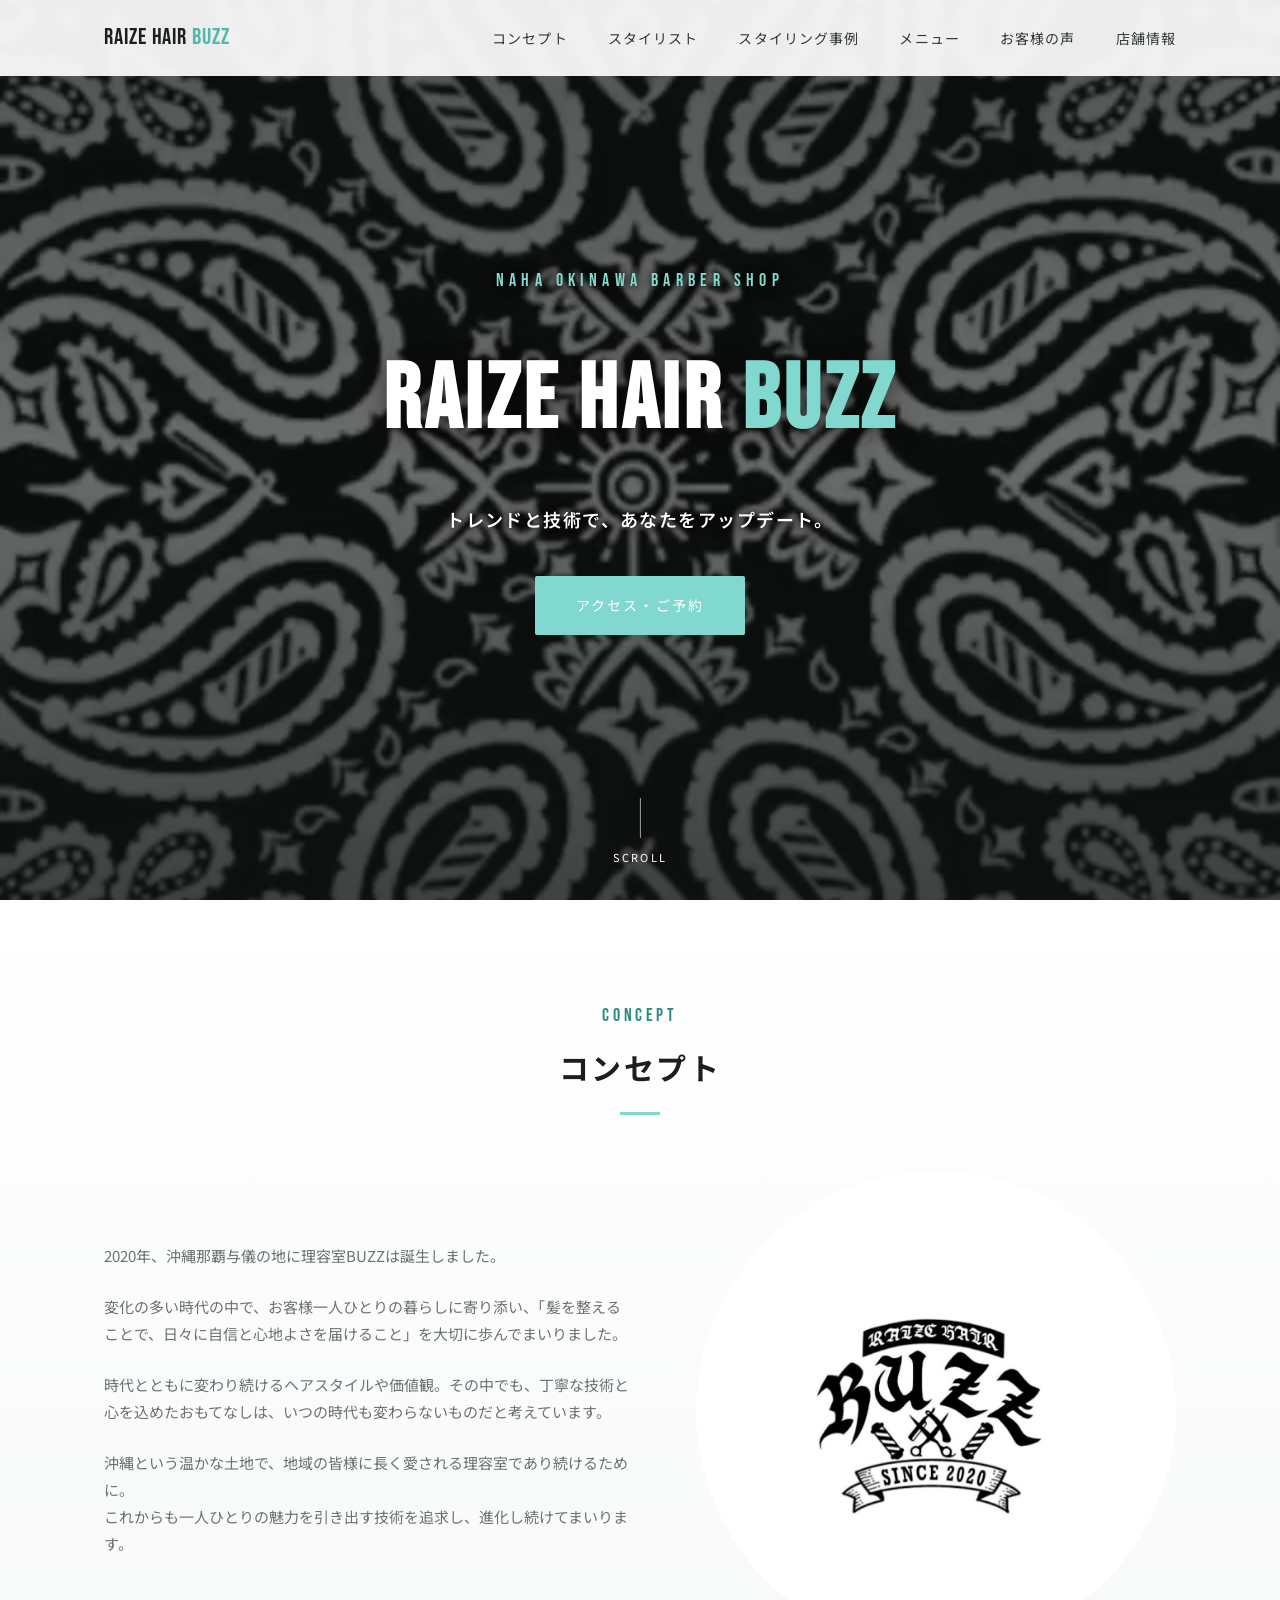
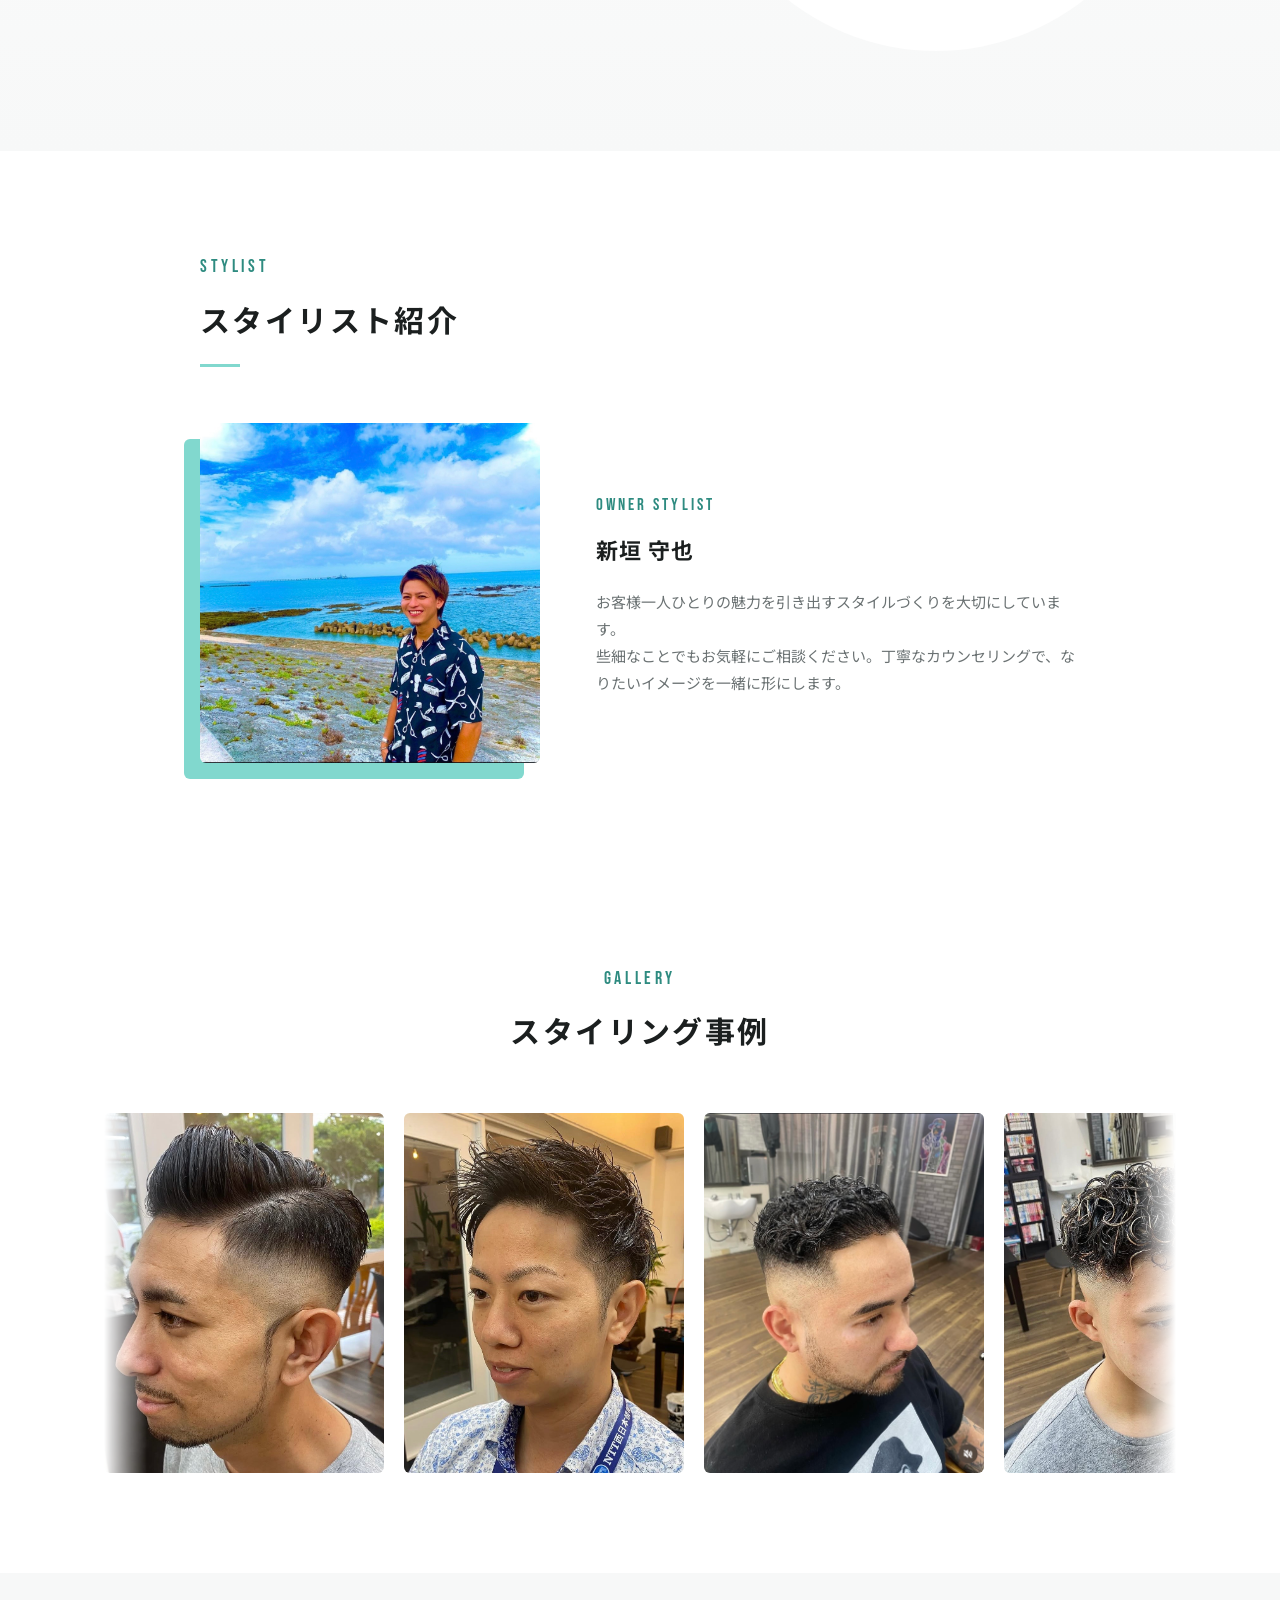
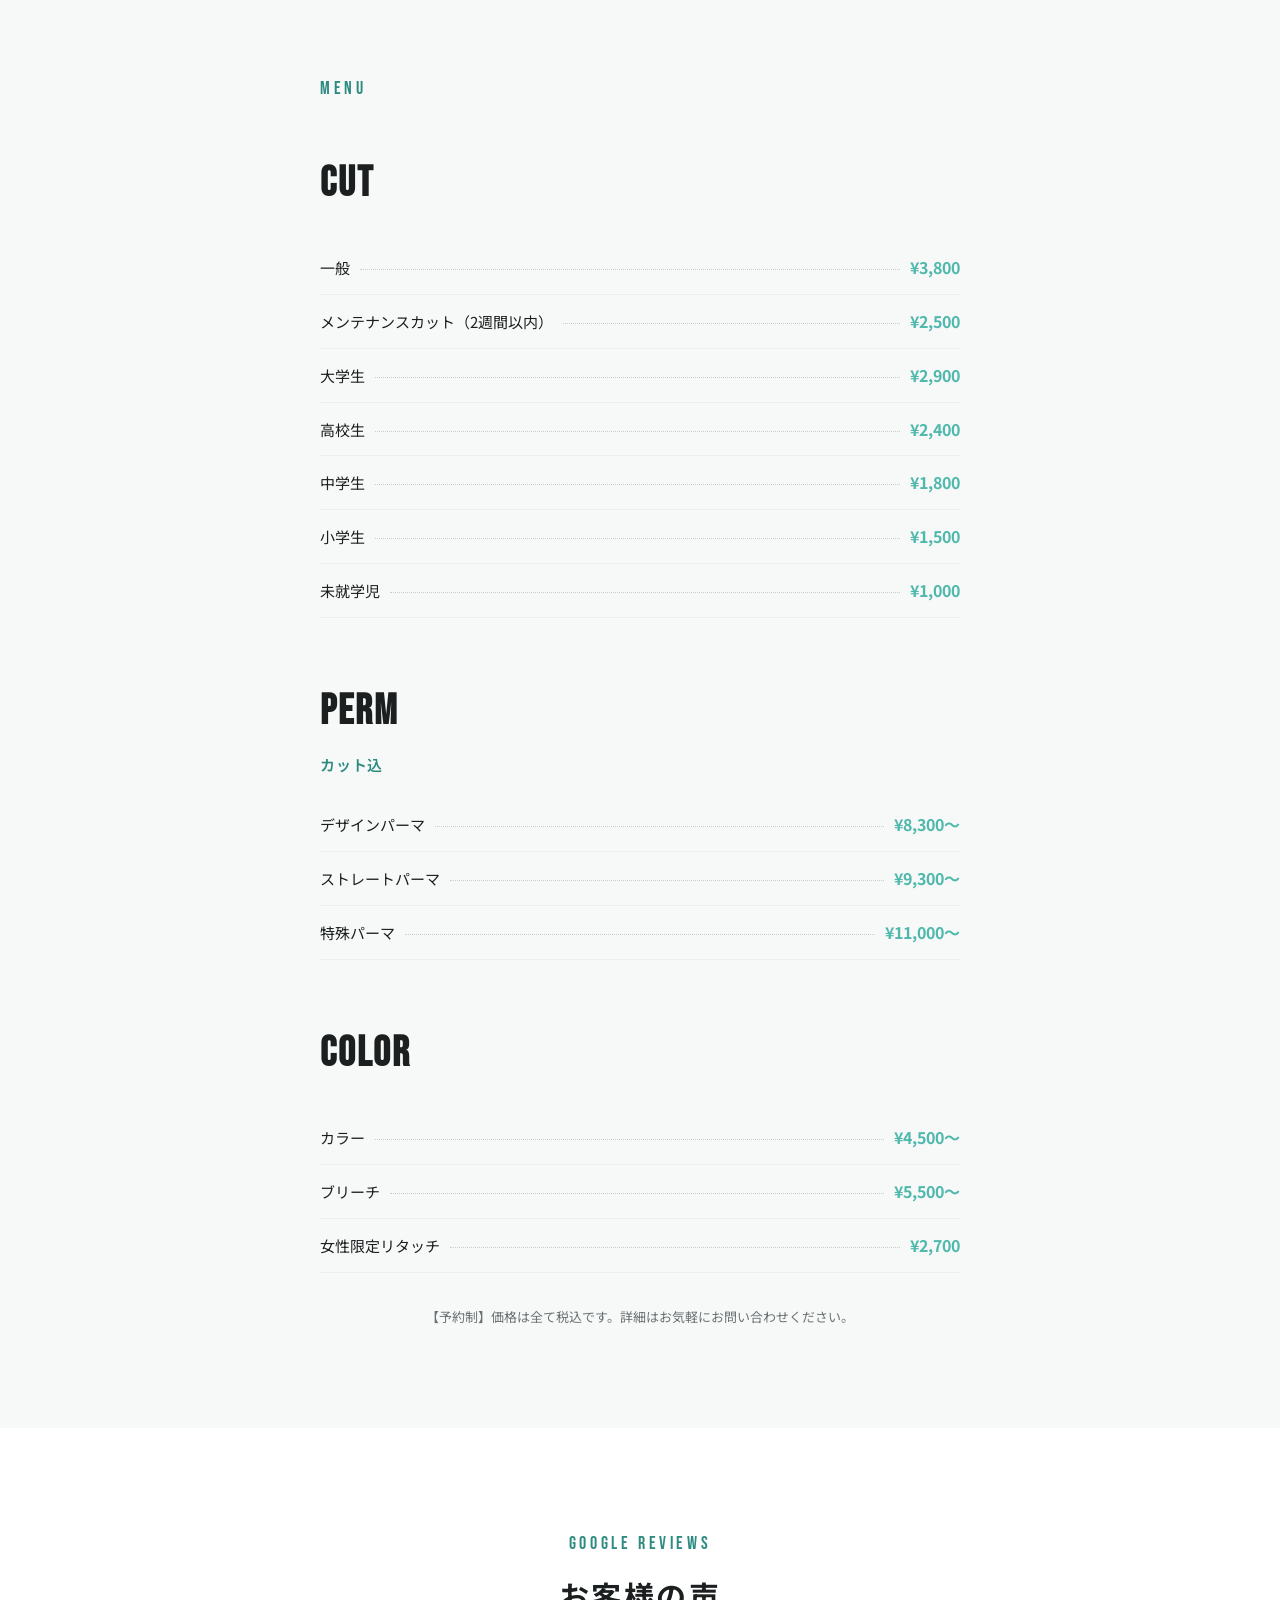
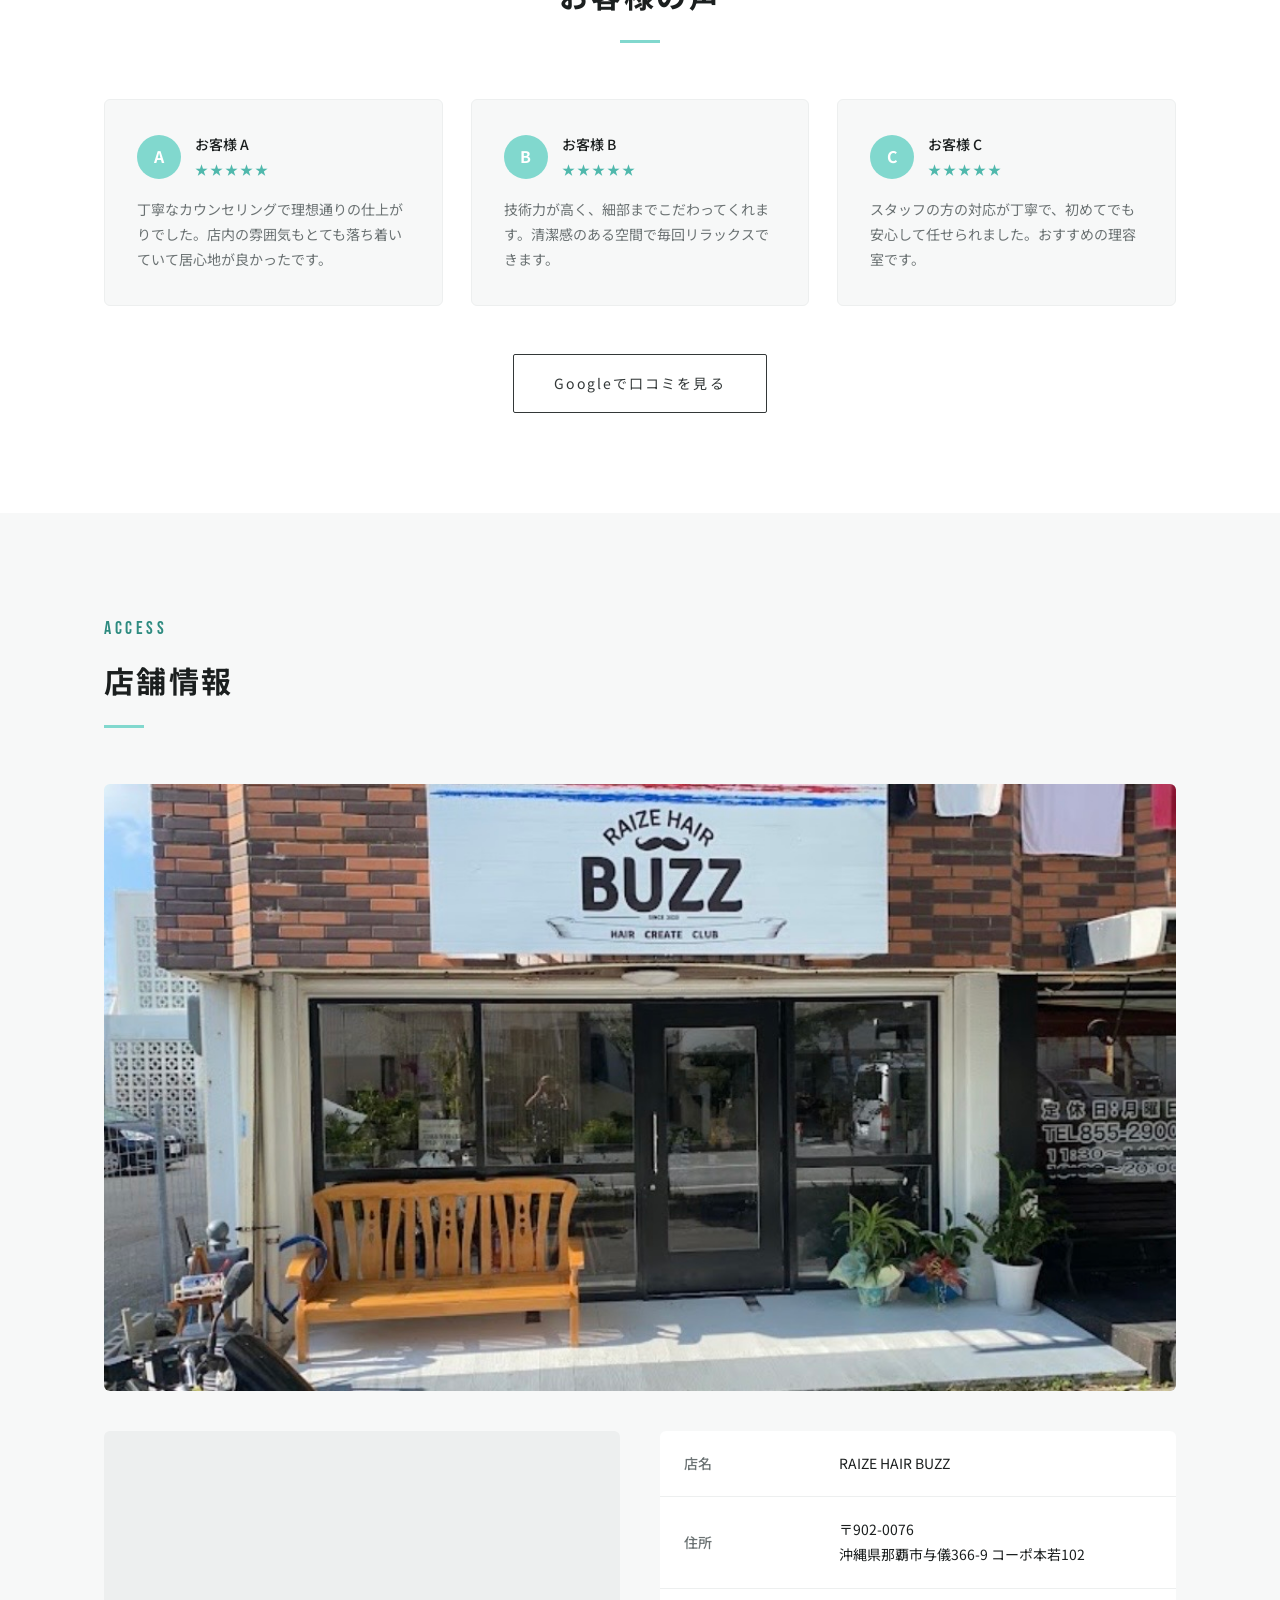
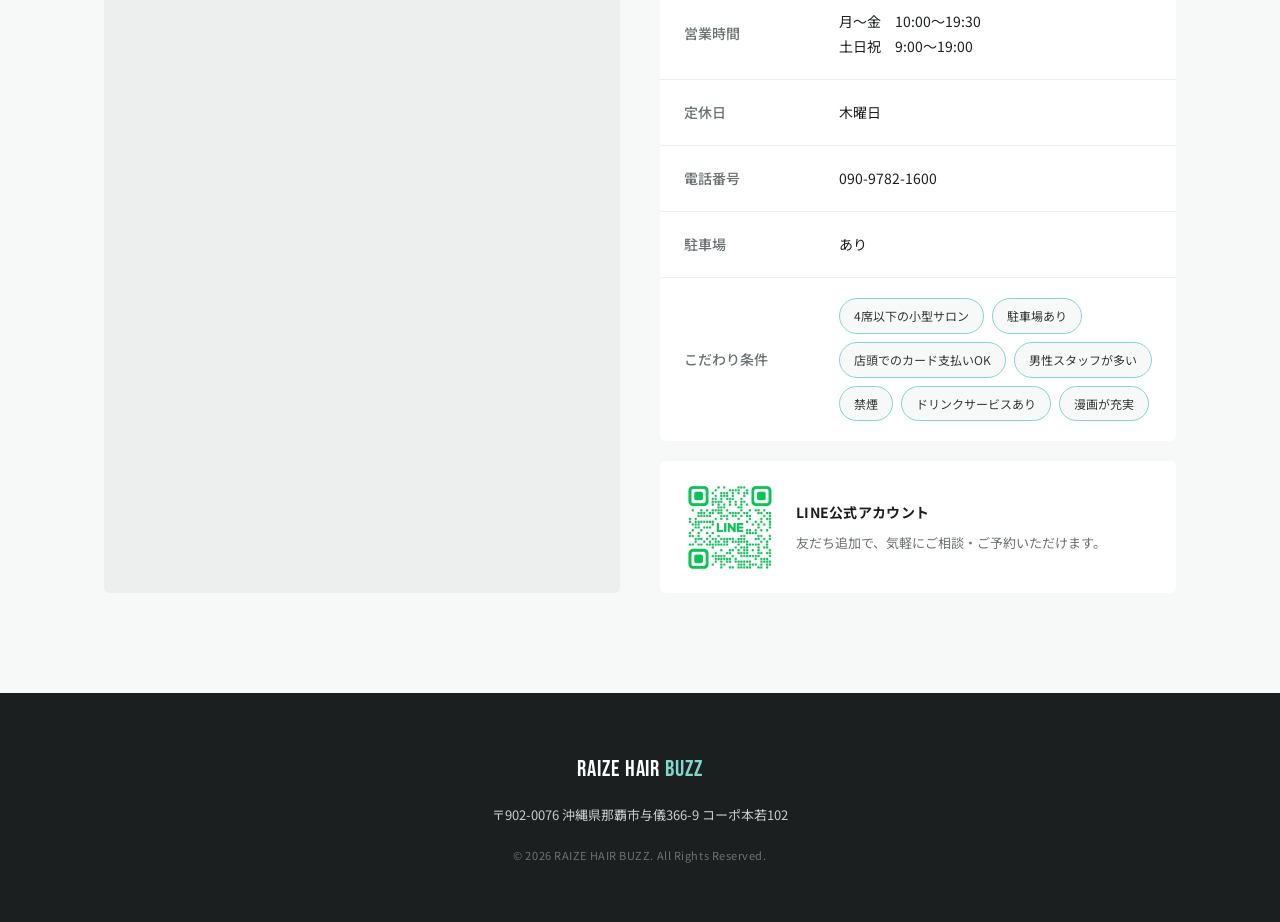
==== index.html @ 1324b634 "Initial commit: RAIZE HAIR BUZZ ホームページ 理容室RAIZE HAIR BUZZの1ページ構成サイト。 コンセプト・スタイリスト紹介・スタイリング事例・メニュー・ お" ====
<!DOCTYPE html>
<html lang="ja">
<head>
<meta charset="UTF-8">
<meta name="viewport" content="width=device-width, initial-scale=1.0">
<title>RAIZE HAIR BUZZ | 沖縄県那覇市の理容室</title>
<meta name="description" content="沖縄県那覇市与儀の理容室 RAIZE HAIR BUZZ。モダンで洗練された空間で、上質なヘアスタイルをご提案します。">
<link rel="preconnect" href="https://fonts.googleapis.com">
<link rel="preconnect" href="https://fonts.gstatic.com" crossorigin>
<link href="https://fonts.googleapis.com/css2?family=Noto+Sans+JP:wght@300;400;500;700&family=Bebas+Neue&display=swap" rel="stylesheet">
<link rel="stylesheet" href="css/style.css">
</head>
<body>

<header class="header" id="header">
  <div class="header__inner">
    <a href="#top" class="logo">RAIZE HAIR <span>BUZZ</span></a>
    <nav class="nav" id="nav">
      <ul class="nav__list">
        <li><a href="#concept" class="nav__link">コンセプト</a></li>
        <li><a href="#staff" class="nav__link">スタイリスト</a></li>
        <li><a href="#works" class="nav__link">スタイリング事例</a></li>
        <li><a href="#menu" class="nav__link">メニュー</a></li>
        <li><a href="#reviews" class="nav__link">お客様の声</a></li>
        <li><a href="#access" class="nav__link">店舗情報</a></li>
      </ul>
    </nav>
    <button class="menu-toggle" id="menuToggle" aria-label="メニューを開く" aria-expanded="false">
      <span></span><span></span><span></span>
    </button>
  </div>
</header>

<main>

  <!-- ===== Hero Section ===== -->
  <section class="hero" id="top">
    <div class="hero__bg">
      <!-- images/hero.jpg を配置してください（推奨サイズ: 1920x1080以上） -->
      <img src="images/hero.jpg" alt="RAIZE HAIR BUZZ 店内の様子" class="hero__img" onerror="this.style.display='none'">
    </div>
    <div class="hero__overlay"></div>
    <div class="hero__content">
      <p class="hero__eyebrow">NAHA OKINAWA BARBER SHOP</p>
      <h1 class="hero__title">RAIZE HAIR <span class="hero__title-accent">BUZZ</span></h1>
      <p class="hero__lead">トレンドと技術で、あなたをアップデート。</p>
      <a href="#access" class="btn btn--primary">アクセス・ご予約</a>
    </div>
    <div class="hero__scroll">
      <span></span>
      SCROLL
    </div>
  </section>

  <!-- ===== Concept Section ===== -->
  <section class="concept" id="concept">
    <div class="container">
      <p class="section-eyebrow">CONCEPT</p>
      <h2 class="section-title">コンセプト</h2>
      <div class="concept__body">
        <div class="concept__text">
          <p>
            2020年、沖縄那覇与儀の地に理容室BUZZは誕生しました。
          </p>
          <p>
            変化の多い時代の中で、お客様一人ひとりの暮らしに寄り添い、「髪を整えることで、日々に自信と心地よさを届けること」を大切に歩んでまいりました。
          </p>
          <p>
            時代とともに変わり続けるヘアスタイルや価値観。その中でも、丁寧な技術と心を込めたおもてなしは、いつの時代も変わらないものだと考えています。
          </p>
          <p>
            沖縄という温かな土地で、地域の皆様に長く愛される理容室であり続けるために。<br>
            これからも一人ひとりの魅力を引き出す技術を追求し、進化し続けてまいります。
          </p>
        </div>
        <div class="concept__image reveal">
          <!-- images/concept.jpg を配置してください -->
          <img src="images/concept.jpg" alt="店内イメージ" onerror="this.parentElement.classList.add('img-placeholder')">
        </div>
      </div>
    </div>
  </section>

  <!-- ===== Stylist Section ===== -->
  <section class="staff" id="staff">
    <div class="container">
      <div class="staff__header">
        <p class="section-eyebrow">STYLIST</p>
        <h2 class="section-title">スタイリスト紹介</h2>
      </div>

      <div class="staff__card">
        <div class="staff__photo reveal">
          <!-- images/stylist-owner.jpg を配置してください -->
          <img src="images/stylist-owner.jpg" alt="オーナースタイリスト" onerror="this.parentElement.classList.add('img-placeholder')">
        </div>
        <div class="staff__info">
          <p class="staff__role">OWNER STYLIST</p>
          <h3 class="staff__name">新垣 守也</h3>
          <p class="staff__message">
            お客様一人ひとりの魅力を引き出すスタイルづくりを大切にしています。<br>
            些細なことでもお気軽にご相談ください。丁寧なカウンセリングで、なりたいイメージを一緒に形にします。
          </p>
        </div>
      </div>
    </div>
  </section>

  <!-- ===== Works / Gallery Section ===== -->
  <section class="works" id="works">
    <div class="container">
      <p class="section-eyebrow">GALLERY</p>
      <h2 class="section-title">スタイリング事例</h2>

      <div class="marquee">
        <div class="marquee__track" id="marqueeTrack">
          <img src="images/works-1.jpg" alt="スタイリング事例1" onerror="this.style.display='none'">
          <img src="images/works-2.jpg" alt="スタイリング事例2" onerror="this.style.display='none'">
          <img src="images/works-3.jpg" alt="スタイリング事例3" onerror="this.style.display='none'">
          <img src="images/works-4.jpg" alt="スタイリング事例4" onerror="this.style.display='none'">
          <img src="images/works-5.jpg" alt="スタイリング事例5" onerror="this.style.display='none'">
          <img src="images/works-6.jpg" alt="スタイリング事例6" onerror="this.style.display='none'">
          <img src="images/works-7.jpg" alt="スタイリング事例7" onerror="this.style.display='none'">
          <img src="images/works-8.jpg" alt="スタイリング事例8" onerror="this.style.display='none'">
          <img src="images/works-9.jpg" alt="スタイリング事例9" onerror="this.style.display='none'">
        </div>
      </div>
    </div>
  </section>

  <!-- ===== Menu Section ===== -->
  <section class="menu" id="menu">
    <div class="container">
      <div class="menu__header">
        <p class="section-eyebrow">MENU</p>
      </div>

      <div class="menu__group">
        <h3 class="menu__category">CUT</h3>
        <ul class="menu__list">
          <li><span class="menu__item-name">一般</span><span class="menu__dots"></span><span class="menu__price">¥3,800</span></li>
          <li><span class="menu__item-name">メンテナンスカット（2週間以内）</span><span class="menu__dots"></span><span class="menu__price">¥2,500</span></li>
          <li><span class="menu__item-name">大学生</span><span class="menu__dots"></span><span class="menu__price">¥2,900</span></li>
          <li><span class="menu__item-name">高校生</span><span class="menu__dots"></span><span class="menu__price">¥2,400</span></li>
          <li><span class="menu__item-name">中学生</span><span class="menu__dots"></span><span class="menu__price">¥1,800</span></li>
          <li><span class="menu__item-name">小学生</span><span class="menu__dots"></span><span class="menu__price">¥1,500</span></li>
          <li><span class="menu__item-name">未就学児</span><span class="menu__dots"></span><span class="menu__price">¥1,000</span></li>
        </ul>
      </div>

      <div class="menu__group">
        <h3 class="menu__category">PERM</h3>
        <p class="menu__category-note">カット込</p>
        <ul class="menu__list">
          <li><span class="menu__item-name">デザインパーマ</span><span class="menu__dots"></span><span class="menu__price">¥8,300〜</span></li>
          <li><span class="menu__item-name">ストレートパーマ</span><span class="menu__dots"></span><span class="menu__price">¥9,300〜</span></li>
          <li><span class="menu__item-name">特殊パーマ</span><span class="menu__dots"></span><span class="menu__price">¥11,000〜</span></li>
        </ul>
      </div>

      <div class="menu__group">
        <h3 class="menu__category">COLOR</h3>
        <ul class="menu__list">
          <li><span class="menu__item-name">カラー</span><span class="menu__dots"></span><span class="menu__price">¥4,500〜</span></li>
          <li><span class="menu__item-name">ブリーチ</span><span class="menu__dots"></span><span class="menu__price">¥5,500〜</span></li>
          <li><span class="menu__item-name">女性限定リタッチ</span><span class="menu__dots"></span><span class="menu__price">¥2,700</span></li>
        </ul>
      </div>

      <p class="menu__note">【予約制】価格は全て税込です。詳細はお気軽にお問い合わせください。</p>
    </div>
  </section>

  <!-- ===== Google Reviews Section ===== -->
  <section class="reviews" id="reviews">
    <div class="container">
      <p class="section-eyebrow">GOOGLE REVIEWS</p>
      <h2 class="section-title">お客様の声</h2>

      <div class="reviews__grid">
        <article class="review-card">
          <div class="review-card__head">
            <div class="review-card__avatar">A</div>
            <div>
              <p class="review-card__name">お客様 A</p>
              <p class="review-card__stars">★★★★★</p>
            </div>
          </div>
          <p class="review-card__body">
            丁寧なカウンセリングで理想通りの仕上がりでした。店内の雰囲気もとても落ち着いていて居心地が良かったです。
          </p>
        </article>

        <article class="review-card">
          <div class="review-card__head">
            <div class="review-card__avatar">B</div>
            <div>
              <p class="review-card__name">お客様 B</p>
              <p class="review-card__stars">★★★★★</p>
            </div>
          </div>
          <p class="review-card__body">
            技術力が高く、細部までこだわってくれます。清潔感のある空間で毎回リラックスできます。
          </p>
        </article>

        <article class="review-card">
          <div class="review-card__head">
            <div class="review-card__avatar">C</div>
            <div>
              <p class="review-card__name">お客様 C</p>
              <p class="review-card__stars">★★★★★</p>
            </div>
          </div>
          <p class="review-card__body">
            スタッフの方の対応が丁寧で、初めてでも安心して任せられました。おすすめの理容室です。
          </p>
        </article>
      </div>

      <div class="reviews__cta">
        <a href="https://www.google.com/maps/place/RAIZE+HAIR+BUZZ+MEN'S+%E3%83%A9%E3%82%A4%E3%82%BA%E3%83%98%E3%82%A2%E3%83%BC%E3%83%90%E3%82%BA%E3%83%A1%E3%83%B3%E3%82%BA/@26.2016903,127.6942511,17z/data=!4m8!3m7!1s0x34e569e1d0c1af65:0x163aefb13c9580d5!8m2!3d26.2016903!4d127.6942511!9m1!1b1!16s%2Fg%2F11lfcjhdbb" target="_blank" rel="noopener" class="btn btn--outline">Googleで口コミを見る</a>
      </div>
    </div>
  </section>

  <!-- ===== Store Info / Access Section ===== -->
  <section class="access" id="access">
    <div class="container">
      <p class="section-eyebrow">ACCESS</p>
      <h2 class="section-title">店舗情報</h2>

      <div class="access__exterior">
        <!-- images/exterior.jpg を配置してください -->
        <img src="images/exterior.jpg" alt="RAIZE HAIR BUZZ 外観" onerror="this.parentElement.style.display='none'">
      </div>

      <div class="access__body">
        <div class="access__map">
          <iframe
            src="https://maps.google.com/maps?q=26.2016903,127.6942511&z=17&output=embed"
            width="100%" height="100%" style="border:0;" allowfullscreen="" loading="lazy"
            referrerpolicy="no-referrer-when-downgrade" title="RAIZE HAIR BUZZ 地図">
          </iframe>
        </div>
        <div class="access__info">
          <table class="info-table">
            <tbody>
              <tr>
                <th>店名</th>
                <td>RAIZE HAIR BUZZ</td>
              </tr>
              <tr>
                <th>住所</th>
                <td>〒902-0076<br>沖縄県那覇市与儀366-9 コーポ本若102</td>
              </tr>
              <tr>
                <th>営業時間</th>
                <td>
                  月〜金　10:00〜19:30<br>
                  土日祝　9:00〜19:00
                </td>
              </tr>
              <tr>
                <th>定休日</th>
                <td>木曜日</td>
              </tr>
              <tr>
                <th>電話番号</th>
                <td><a href="tel:09097821600">090-9782-1600</a></td>
              </tr>
              <tr>
                <th>駐車場</th>
                <td>あり</td>
              </tr>
              <tr>
                <th>こだわり条件</th>
                <td>
                  <ul class="feature-tags">
                    <li>4席以下の小型サロン</li>
                    <li>駐車場あり</li>
                    <li>店頭でのカード支払いOK</li>
                    <li>男性スタッフが多い</li>
                    <li>禁煙</li>
                    <li>ドリンクサービスあり</li>
                    <li>漫画が充実</li>
                  </ul>
                </td>
              </tr>
            </tbody>
          </table>

          <div class="line-card">
            <div class="line-card__qr">
              <!-- images/line-qr.jpg を配置してください -->
              <img src="images/line-qr.jpg" alt="LINE公式アカウント QRコード" onerror="this.parentElement.classList.add('img-placeholder')">
            </div>
            <div class="line-card__text">
              <p class="line-card__label">LINE公式アカウント</p>
              <p class="line-card__desc">友だち追加で、気軽にご相談・ご予約いただけます。</p>
            </div>
          </div>
        </div>
      </div>
    </div>
  </section>

</main>

<footer class="footer">
  <div class="container footer__inner">
    <p class="footer__logo">RAIZE HAIR <span>BUZZ</span></p>
    <p class="footer__address">〒902-0076 沖縄県那覇市与儀366-9 コーポ本若102</p>
    <p class="footer__copy">&copy; 2026 RAIZE HAIR BUZZ. All Rights Reserved.</p>
  </div>
</footer>

<script src="js/main.js"></script>
</body>
</html>
---- css/style.css ----
/* ==========================================================================
   RAIZE HAIR BUZZ - Base
   ========================================================================== */
:root {
  --color-tiffany: #81D8CE;
  --color-tiffany-dark: #4FB8AC;
  --color-tiffany-deep: #2E8B80;
  --color-white: #FFFFFF;
  --color-gray-50: #F7F8F8;
  --color-gray-100: #EDEFEF;
  --color-gray-300: #C9CDCD;
  --color-gray-600: #6B7273;
  --color-gray-800: #333838;
  --color-black: #1B1F1F;

  --font-en: 'Bebas Neue', sans-serif;
  --font-jp: 'Noto Sans JP', sans-serif;

  --header-h: 76px;
  --container-w: 1120px;

  --ease: cubic-bezier(0.16, 1, 0.3, 1);
}

* {
  margin: 0;
  padding: 0;
  box-sizing: border-box;
}

html {
  scroll-behavior: smooth;
  scroll-padding-top: var(--header-h);
}

body {
  font-family: var(--font-jp);
  color: var(--color-gray-800);
  background: var(--color-white);
  line-height: 1.8;
  font-weight: 400;
  -webkit-font-smoothing: antialiased;
}

img {
  max-width: 100%;
  display: block;
}

a {
  text-decoration: none;
  color: inherit;
}

ul {
  list-style: none;
}

.container {
  max-width: var(--container-w);
  margin: 0 auto;
  padding: 0 24px;
}

section {
  padding: 100px 0;
}

@media (max-width: 768px) {
  section {
    padding: 64px 0;
  }
}

.section-eyebrow {
  font-family: var(--font-en);
  font-size: 18px;
  letter-spacing: 0.2em;
  color: var(--color-tiffany-deep);
  text-align: center;
}

.section-title {
  font-family: var(--font-jp);
  font-size: 30px;
  font-weight: 700;
  text-align: center;
  letter-spacing: 0.08em;
  margin-top: 8px;
  margin-bottom: 56px;
  color: var(--color-black);
}

.section-title::after {
  content: '';
  display: block;
  width: 40px;
  height: 3px;
  background: var(--color-tiffany);
  margin: 18px auto 0;
}

.btn {
  display: inline-block;
  padding: 16px 40px;
  font-size: 14px;
  letter-spacing: 0.15em;
  border-radius: 2px;
  transition: all 0.3s var(--ease);
  border: 1px solid transparent;
}

.btn--primary {
  background: var(--color-tiffany);
  color: var(--color-white);
}

.btn--primary:hover {
  background: var(--color-tiffany-dark);
}

.btn--outline {
  background: transparent;
  border-color: var(--color-gray-800);
  color: var(--color-gray-800);
}

.btn--outline:hover {
  background: var(--color-gray-800);
  color: var(--color-white);
}

/* ==========================================================================
   Header / Nav
   ========================================================================== */
.header {
  position: fixed;
  top: 0;
  left: 0;
  width: 100%;
  height: var(--header-h);
  background: rgba(255, 255, 255, 0.92);
  backdrop-filter: blur(6px);
  z-index: 1000;
  border-bottom: 1px solid var(--color-gray-100);
}

.header__inner {
  max-width: var(--container-w);
  margin: 0 auto;
  height: 100%;
  padding: 0 24px;
  display: flex;
  align-items: center;
  justify-content: space-between;
}

.logo {
  font-family: var(--font-en);
  font-size: 23px;
  letter-spacing: 0.04em;
  color: var(--color-black);
}

.logo span {
  color: var(--color-tiffany-dark);
}

.nav__list {
  display: flex;
  gap: 40px;
}

.nav__link {
  font-size: 14px;
  letter-spacing: 0.08em;
  position: relative;
  padding-bottom: 4px;
}

.nav__link::after {
  content: '';
  position: absolute;
  left: 0;
  bottom: 0;
  width: 0;
  height: 1px;
  background: var(--color-tiffany-dark);
  transition: width 0.3s var(--ease);
}

.nav__link:hover::after {
  width: 100%;
}

.menu-toggle {
  display: none;
  flex-direction: column;
  justify-content: center;
  gap: 5px;
  width: 32px;
  height: 32px;
  background: none;
  border: none;
  cursor: pointer;
  z-index: 1001;
}

.menu-toggle span {
  display: block;
  width: 100%;
  height: 2px;
  background: var(--color-gray-800);
  transition: all 0.3s var(--ease);
}

.menu-toggle.is-active span:nth-child(1) {
  transform: translateY(7px) rotate(45deg);
}

.menu-toggle.is-active span:nth-child(2) {
  opacity: 0;
}

.menu-toggle.is-active span:nth-child(3) {
  transform: translateY(-7px) rotate(-45deg);
}

@media (max-width: 860px) {
  .nav {
    position: fixed;
    top: var(--header-h);
    left: 0;
    width: 100%;
    height: calc(100vh - var(--header-h));
    background: var(--color-white);
    transform: translateX(100%);
    transition: transform 0.4s var(--ease);
  }

  .nav.is-open {
    transform: translateX(0);
  }

  .nav__list {
    flex-direction: column;
    align-items: center;
    justify-content: center;
    height: 100%;
    gap: 36px;
  }

  .nav__link {
    font-size: 18px;
  }

  .menu-toggle {
    display: flex;
  }
}

/* ==========================================================================
   Hero
   ========================================================================== */
.hero {
  position: relative;
  height: 100svh;
  min-height: 520px;
  display: flex;
  align-items: center;
  justify-content: center;
  overflow: hidden;
  background: var(--color-gray-800);
  padding: 0;
}

.hero__bg {
  position: absolute;
  inset: 0;
}

.hero__img {
  width: 100%;
  height: 100%;
  object-fit: cover;
  object-position: center 40%;
}

.hero__overlay {
  position: absolute;
  inset: 0;
  background: linear-gradient(180deg, rgba(17, 19, 19, 0.72) 0%, rgba(17, 19, 19, 0.62) 50%, rgba(17, 19, 19, 0.8) 100%);
}

.hero__content {
  position: relative;
  z-index: 2;
  text-align: center;
  color: var(--color-white);
  padding: 0 24px;
}

.hero__eyebrow {
  font-family: var(--font-en);
  letter-spacing: 0.3em;
  font-size: 18px;
  color: var(--color-tiffany);
  margin-bottom: 20px;
  text-shadow: 0 2px 14px rgba(0, 0, 0, 0.75), 0 0 4px rgba(0, 0, 0, 0.6);
}

.hero__title {
  font-family: var(--font-en);
  font-size: clamp(42px, 8vw, 92px);
  letter-spacing: 0.04em;
  margin-bottom: 20px;
  text-shadow: 0 4px 24px rgba(0, 0, 0, 0.5);
}

.hero__title-accent {
  color: var(--color-tiffany);
}

.hero__lead {
  font-size: 18px;
  letter-spacing: 0.08em;
  margin-bottom: 40px;
  font-weight: 600;
  text-shadow: 0 2px 14px rgba(0, 0, 0, 0.75), 0 0 4px rgba(0, 0, 0, 0.6);
}

.hero__scroll {
  position: absolute;
  bottom: 32px;
  left: 50%;
  transform: translateX(-50%);
  z-index: 2;
  color: var(--color-white);
  font-size: 11px;
  letter-spacing: 0.2em;
  display: flex;
  flex-direction: column;
  align-items: center;
  gap: 10px;
}

.hero__scroll span {
  width: 1px;
  height: 40px;
  background: rgba(255, 255, 255, 0.6);
  overflow: hidden;
  position: relative;
}

.hero__scroll span::after {
  content: '';
  position: absolute;
  top: -100%;
  left: 0;
  width: 100%;
  height: 100%;
  background: var(--color-tiffany);
  animation: scrollLine 1.8s infinite;
}

@keyframes scrollLine {
  0% { top: -100%; }
  100% { top: 100%; }
}

/* ==========================================================================
   Scroll Reveal
   ========================================================================== */
.reveal {
  opacity: 0;
  transform: translateY(48px) scale(0.94);
  transition: opacity 1s var(--ease), transform 1s var(--ease);
}

.reveal.is-visible {
  opacity: 1;
  transform: translateY(0) scale(1);
}

/* ==========================================================================
   Concept
   ========================================================================== */
.concept {
  background: linear-gradient(180deg, var(--color-white) 0%, var(--color-gray-50) 100%);
}

.concept__body {
  display: grid;
  grid-template-columns: 1.1fr 1fr;
  gap: 64px;
  align-items: center;
}

.concept__text p {
  margin-bottom: 24px;
  font-size: 15px;
  color: var(--color-gray-600);
}

.concept__image {
  position: relative;
}

.concept__image img {
  position: relative;
  width: 100%;
  aspect-ratio: 1 / 1;
  object-fit: cover;
  border-radius: 50%;
}

.concept__image.img-placeholder {
  aspect-ratio: 1 / 1;
  background: linear-gradient(135deg, var(--color-gray-100), var(--color-tiffany) 180%);
  border-radius: 50%;
}

.concept__image.img-placeholder img {
  display: none;
}

@media (max-width: 860px) {
  .concept__body {
    grid-template-columns: 1fr;
    gap: 40px;
  }

  .concept__image {
    order: -1;
  }
}

/* ==========================================================================
   Stylist
   ========================================================================== */
.staff {
  background: var(--color-white);
}

.staff__header {
  max-width: 880px;
  margin: 0 auto 56px;
}

.staff__header .section-eyebrow,
.staff__header .section-title {
  text-align: left;
}

.staff__header .section-title {
  margin-bottom: 0;
}

.staff__header .section-title::after {
  margin: 18px 0 0;
}

.staff__card {
  display: grid;
  grid-template-columns: 340px 1fr;
  gap: 56px;
  align-items: center;
  max-width: 880px;
  margin: 0 auto;
}

.staff__photo {
  position: relative;
}

.staff__photo::before {
  content: '';
  position: absolute;
  bottom: -16px;
  left: -16px;
  width: 100%;
  height: 100%;
  background: var(--color-tiffany);
  border-radius: 6px;
}

.staff__photo img {
  position: relative;
  width: 100%;
  aspect-ratio: 1 / 1;
  object-fit: cover;
  border-radius: 6px;
}

.staff__photo.img-placeholder {
  aspect-ratio: 1 / 1;
  border-radius: 6px;
  background: linear-gradient(135deg, var(--color-gray-100), var(--color-tiffany) 180%);
}

.staff__photo.img-placeholder img {
  display: none;
}

.staff__role {
  font-family: var(--font-en);
  font-size: 17px;
  letter-spacing: 0.18em;
  color: var(--color-tiffany-deep);
  margin-bottom: 10px;
}

.staff__name {
  font-size: 22px;
  font-weight: 700;
  color: var(--color-black);
  letter-spacing: 0.05em;
  margin-bottom: 18px;
}

.staff__message {
  font-size: 15px;
  color: var(--color-gray-600);
}

@media (max-width: 640px) {
  .staff__card {
    grid-template-columns: 1fr;
    gap: 28px;
    text-align: center;
  }

  .staff__photo {
    max-width: 260px;
    margin: 0 auto;
  }
}

/* ==========================================================================
   Works / Gallery
   ========================================================================== */
.works {
  background: var(--color-white);
}

.works .section-title::after {
  display: none;
}

.marquee {
  overflow: hidden;
  width: 100%;
  -webkit-mask-image: linear-gradient(to right, transparent, black 4%, black 96%, transparent);
  mask-image: linear-gradient(to right, transparent, black 4%, black 96%, transparent);
}

.marquee__track {
  display: flex;
  width: max-content;
  gap: 20px;
  animation: marquee-scroll 32s linear infinite;
}

.marquee:hover .marquee__track {
  animation-play-state: paused;
}

.marquee__track img {
  flex-shrink: 0;
  width: 280px;
  height: 360px;
  object-fit: cover;
  border-radius: 6px;
}

@keyframes marquee-scroll {
  from {
    transform: translateX(0);
  }
  to {
    transform: translateX(-50%);
  }
}

@media (max-width: 640px) {
  .marquee__track img {
    width: 200px;
    height: 260px;
  }
}

/* ==========================================================================
   Menu
   ========================================================================== */
.menu {
  background: var(--color-gray-50);
}

.menu__header {
  max-width: 640px;
  margin: 0 auto 40px;
}

.menu__header .section-eyebrow {
  text-align: left;
}

.menu__group {
  max-width: 640px;
  margin: 0 auto 56px;
}

.menu__group:last-of-type {
  margin-bottom: 32px;
}

.menu__category {
  font-family: var(--font-en);
  font-size: 42px;
  letter-spacing: 0.05em;
  color: var(--color-black);
}

.menu__category-note {
  font-size: 15px;
  color: var(--color-tiffany-deep);
  font-weight: 600;
  letter-spacing: 0.05em;
  margin-top: 2px;
  margin-bottom: 20px;
}

.menu__group:has(.menu__category-note) .menu__list {
  margin-top: 0;
}

.menu__list {
  margin-top: 20px;
}

.menu__list li {
  display: flex;
  align-items: baseline;
  gap: 10px;
  padding: 12px 0;
  border-bottom: 1px solid var(--color-gray-100);
}

.menu__item-name {
  font-size: 15px;
  color: var(--color-black);
  white-space: nowrap;
}

.menu__dots {
  flex: 1;
  border-bottom: 1px dotted var(--color-gray-300);
  transform: translateY(-4px);
}

.menu__price {
  font-size: 16px;
  font-weight: 700;
  color: var(--color-tiffany-dark);
  white-space: nowrap;
}

.menu__note {
  margin-top: 8px;
  font-size: 13px;
  color: var(--color-gray-600);
  text-align: center;
}

/* ==========================================================================
   Reviews
   ========================================================================== */
.reviews {
  background: var(--color-white);
}

.reviews__grid {
  display: grid;
  grid-template-columns: repeat(3, 1fr);
  gap: 28px;
}

.review-card {
  background: var(--color-gray-50);
  border: 1px solid var(--color-gray-100);
  border-radius: 6px;
  padding: 32px;
  transition: transform 0.3s var(--ease), box-shadow 0.3s var(--ease);
}

.review-card:hover {
  transform: translateY(-4px);
  box-shadow: 0 16px 40px rgba(27, 31, 31, 0.08);
}

.review-card__head {
  display: flex;
  align-items: center;
  gap: 14px;
  margin-bottom: 16px;
}

.review-card__avatar {
  width: 44px;
  height: 44px;
  border-radius: 50%;
  background: var(--color-tiffany);
  color: var(--color-white);
  display: flex;
  align-items: center;
  justify-content: center;
  font-weight: 700;
  flex-shrink: 0;
}

.review-card__name {
  font-size: 14px;
  font-weight: 500;
  color: var(--color-black);
}

.review-card__stars {
  color: var(--color-tiffany-dark);
  font-size: 13px;
  letter-spacing: 2px;
}

.review-card__body {
  font-size: 14px;
  color: var(--color-gray-600);
}

.reviews__cta {
  text-align: center;
  margin-top: 48px;
}

@media (max-width: 860px) {
  .reviews__grid {
    grid-template-columns: 1fr;
  }
}

/* ==========================================================================
   Access / Store Info
   ========================================================================== */
.access {
  background: var(--color-gray-50);
}

.access .section-eyebrow,
.access .section-title {
  text-align: left;
}

.access .section-title::after {
  margin: 18px 0 0;
}

.access__exterior {
  margin-bottom: 40px;
  border-radius: 6px;
  overflow: hidden;
}

.access__exterior img {
  width: 100%;
  height: 360px;
  object-fit: cover;
}

@media (min-width: 641px) {
  .access__exterior img {
    height: auto;
    aspect-ratio: 1000 / 566;
    object-fit: cover;
    object-position: center;
  }
}

@media (max-width: 640px) {
  .access__exterior img {
    height: 220px;
  }
}

.access__body {
  display: grid;
  grid-template-columns: 1fr 1fr;
  gap: 40px;
  align-items: stretch;
}

.access__info {
  display: flex;
  flex-direction: column;
  gap: 20px;
}

.access__map {
  min-height: 360px;
  border-radius: 6px;
  overflow: hidden;
  background: var(--color-gray-100);
}

.access__map iframe {
  width: 100%;
  height: 100%;
  min-height: 360px;
}

.info-table {
  width: 100%;
  border-collapse: collapse;
  background: var(--color-white);
  border-radius: 6px;
  overflow: hidden;
}

.info-table th,
.info-table td {
  padding: 20px 24px;
  text-align: left;
  font-size: 14px;
  border-bottom: 1px solid var(--color-gray-100);
}

.info-table th {
  width: 30%;
  color: var(--color-gray-600);
  font-weight: 500;
  white-space: nowrap;
}

.info-table td {
  color: var(--color-black);
}

.info-table tr:last-child th,
.info-table tr:last-child td {
  border-bottom: none;
}

.feature-tags {
  display: flex;
  flex-wrap: wrap;
  gap: 8px;
}

.feature-tags li {
  background: var(--color-gray-50);
  border: 1px solid var(--color-tiffany);
  color: var(--color-gray-800);
  font-size: 12px;
  padding: 6px 14px;
  border-radius: 999px;
  white-space: nowrap;
}

.line-card {
  display: flex;
  align-items: center;
  gap: 20px;
  background: var(--color-white);
  border-radius: 6px;
  padding: 20px 24px;
}

.line-card__qr {
  flex-shrink: 0;
  width: 92px;
  height: 92px;
}

.line-card__qr img {
  width: 100%;
  height: 100%;
  object-fit: contain;
  border-radius: 4px;
}

.line-card__qr.img-placeholder {
  border-radius: 4px;
  background: linear-gradient(135deg, var(--color-gray-100), var(--color-tiffany) 180%);
}

.line-card__qr.img-placeholder img {
  display: none;
}

.line-card__label {
  font-size: 14px;
  font-weight: 700;
  color: var(--color-black);
  letter-spacing: 0.02em;
  margin-bottom: 6px;
}

.line-card__desc {
  font-size: 13px;
  color: var(--color-gray-600);
}

@media (max-width: 860px) {
  .access__body {
    grid-template-columns: 1fr;
  }
}

/* ==========================================================================
   Footer
   ========================================================================== */
.footer {
  background: var(--color-black);
  color: var(--color-gray-300);
  padding: 56px 0;
  text-align: center;
}

.footer__logo {
  font-family: var(--font-en);
  font-size: 23px;
  letter-spacing: 0.04em;
  color: var(--color-white);
  margin-bottom: 12px;
}

.footer__logo span {
  color: var(--color-tiffany);
}

.footer__address {
  font-size: 13px;
  margin-bottom: 20px;
}

.footer__copy {
  font-size: 11px;
  letter-spacing: 0.05em;
  color: var(--color-gray-600);
}
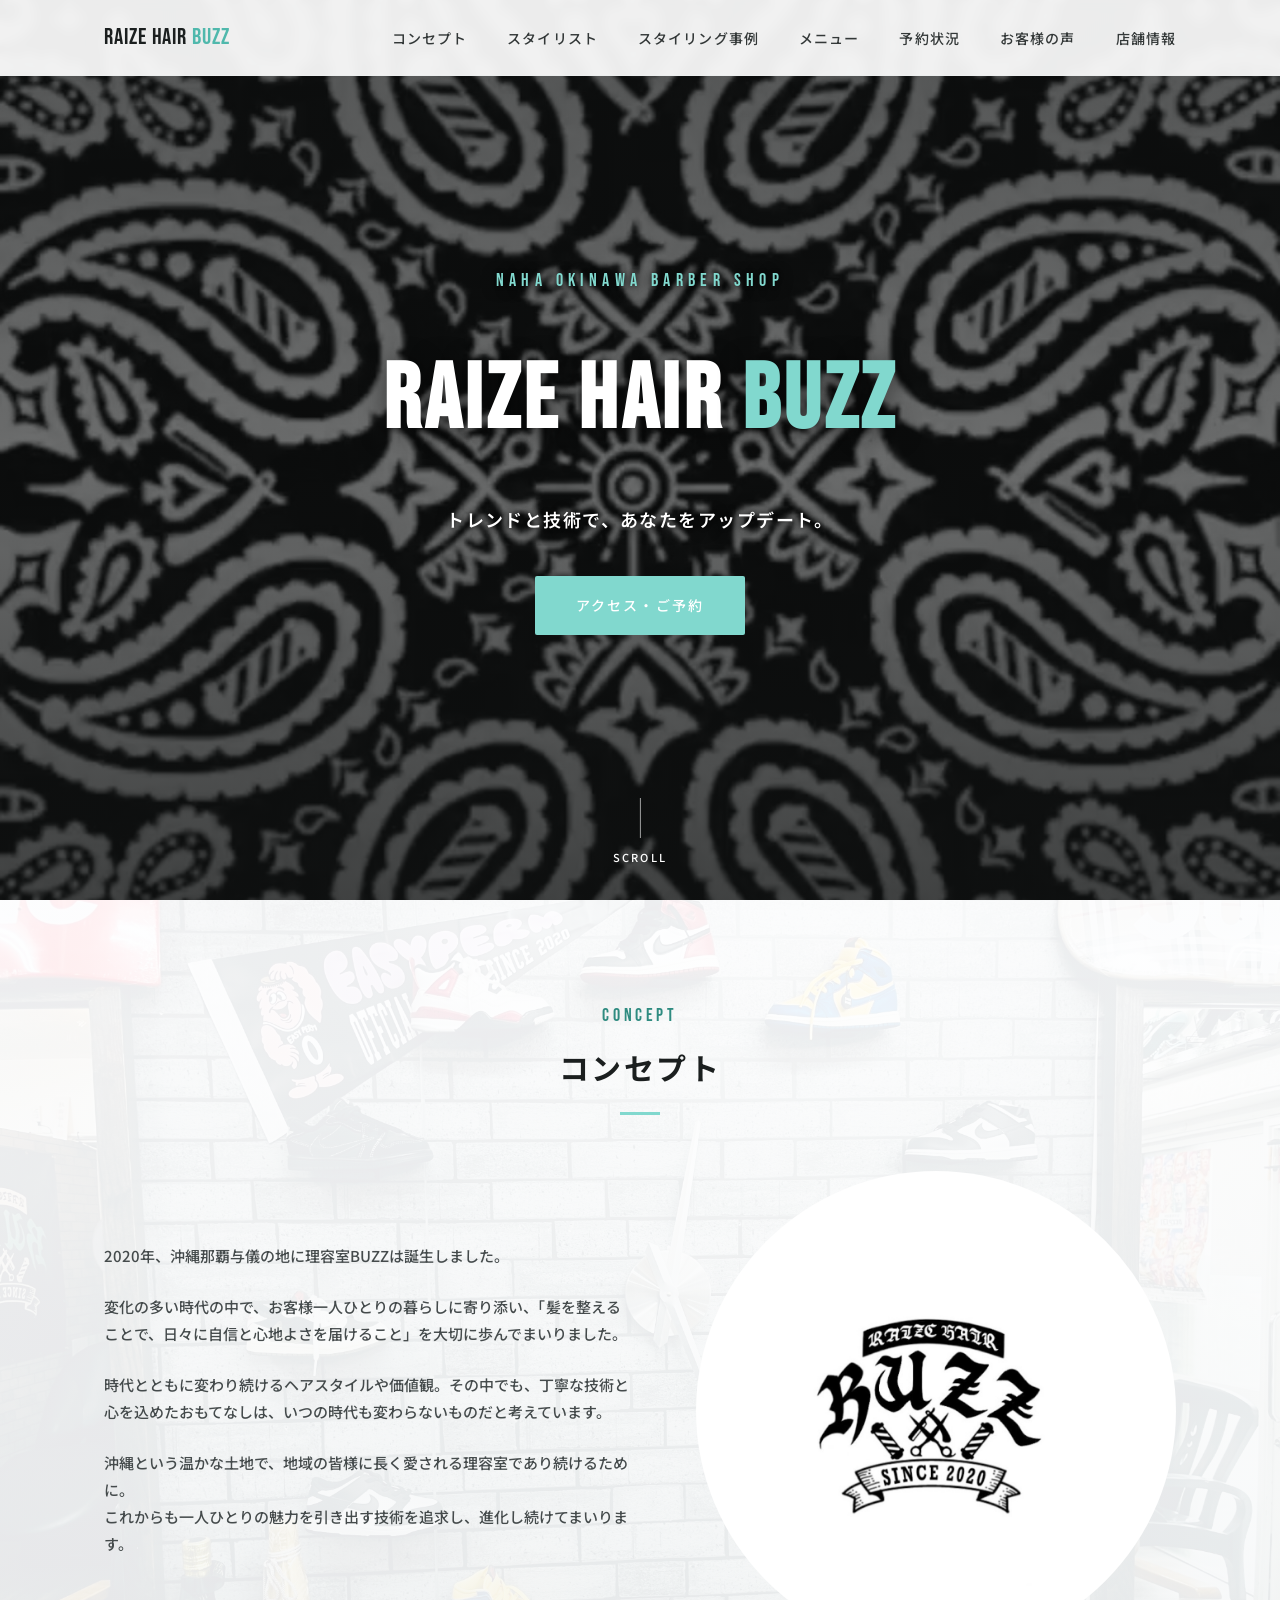
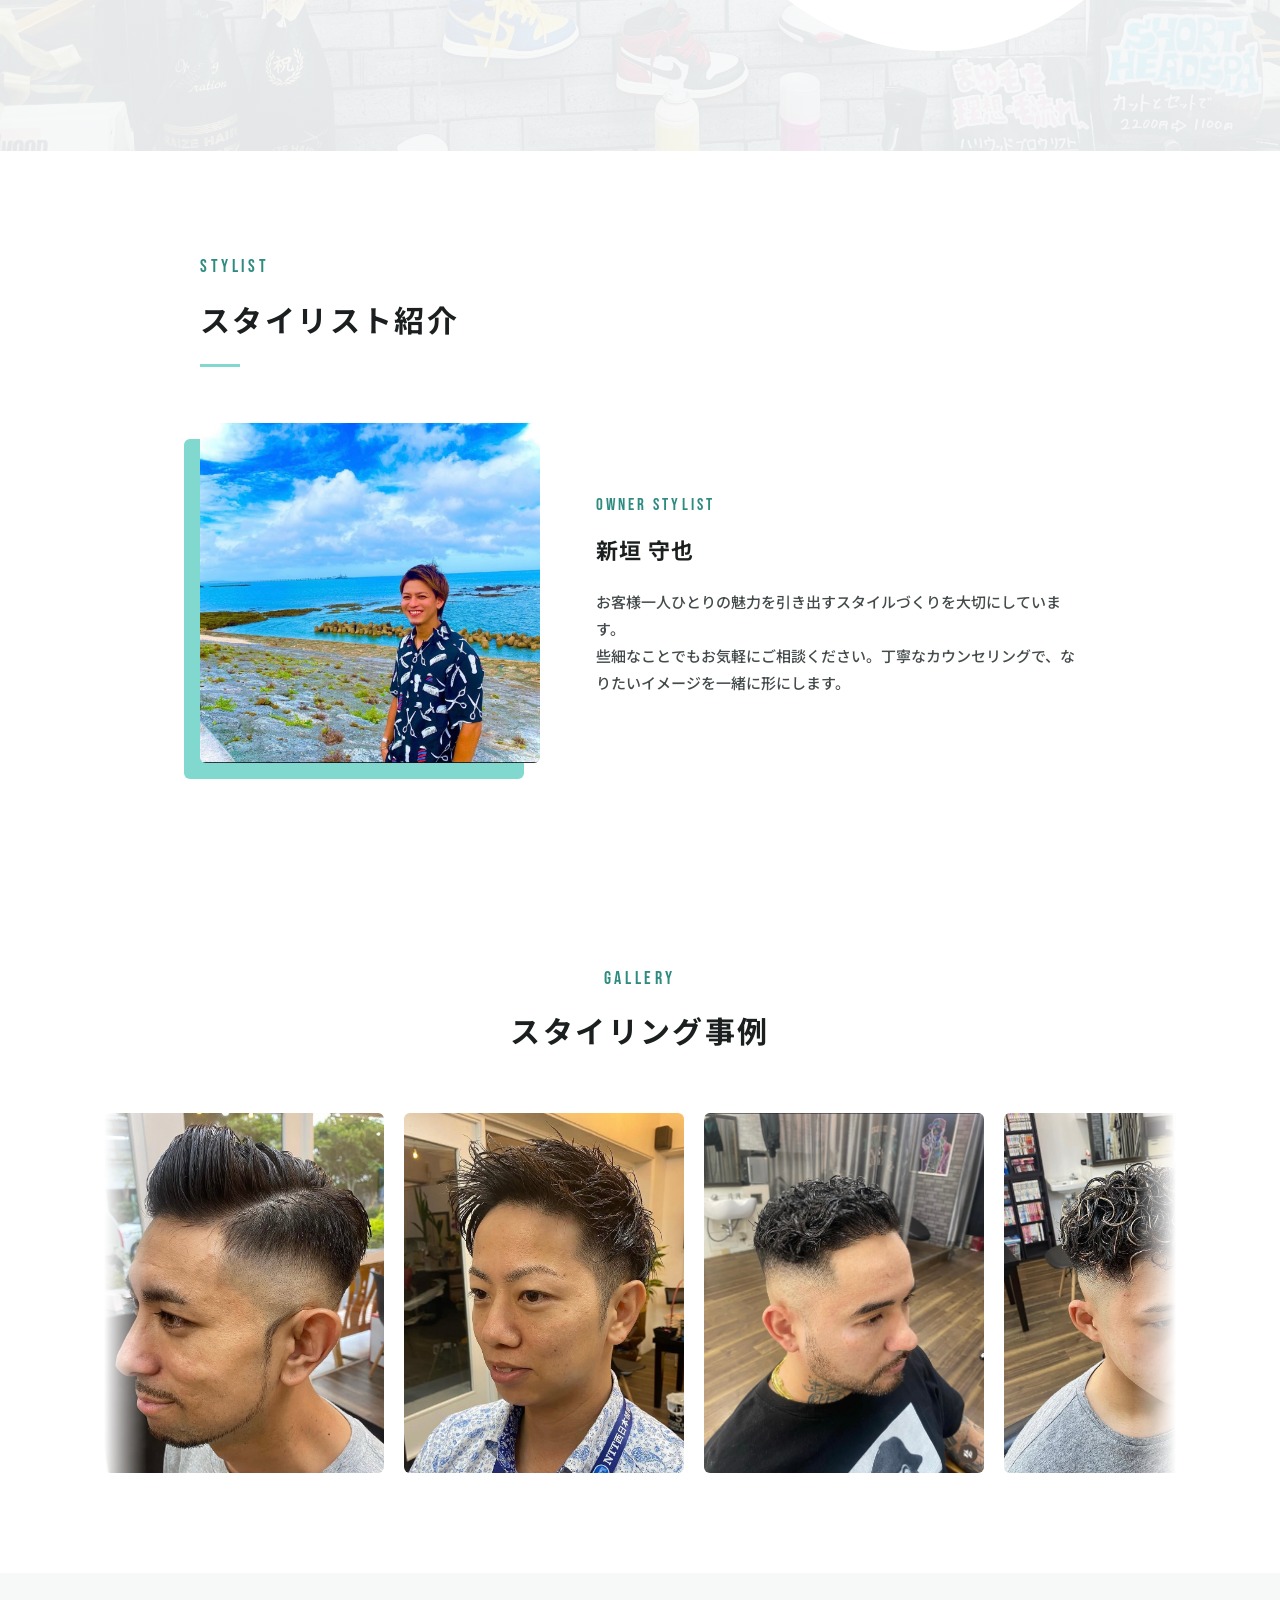
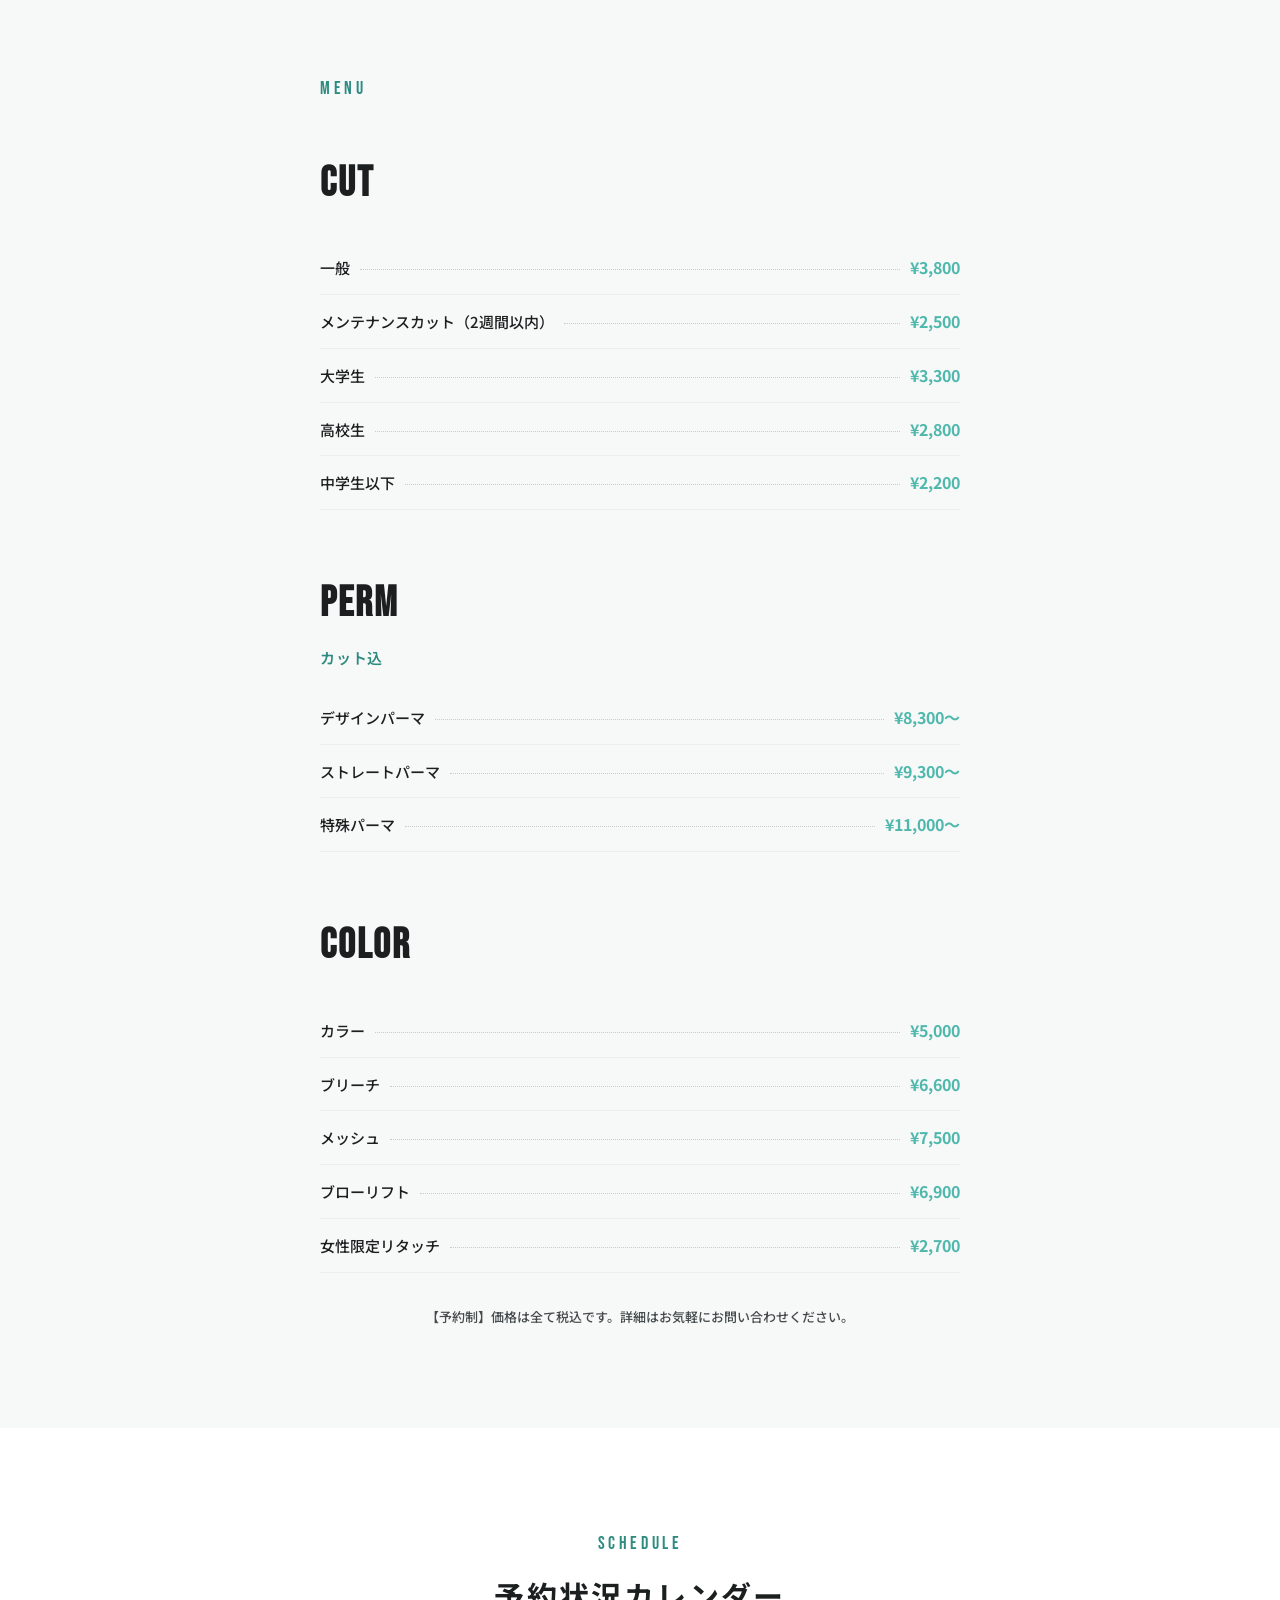
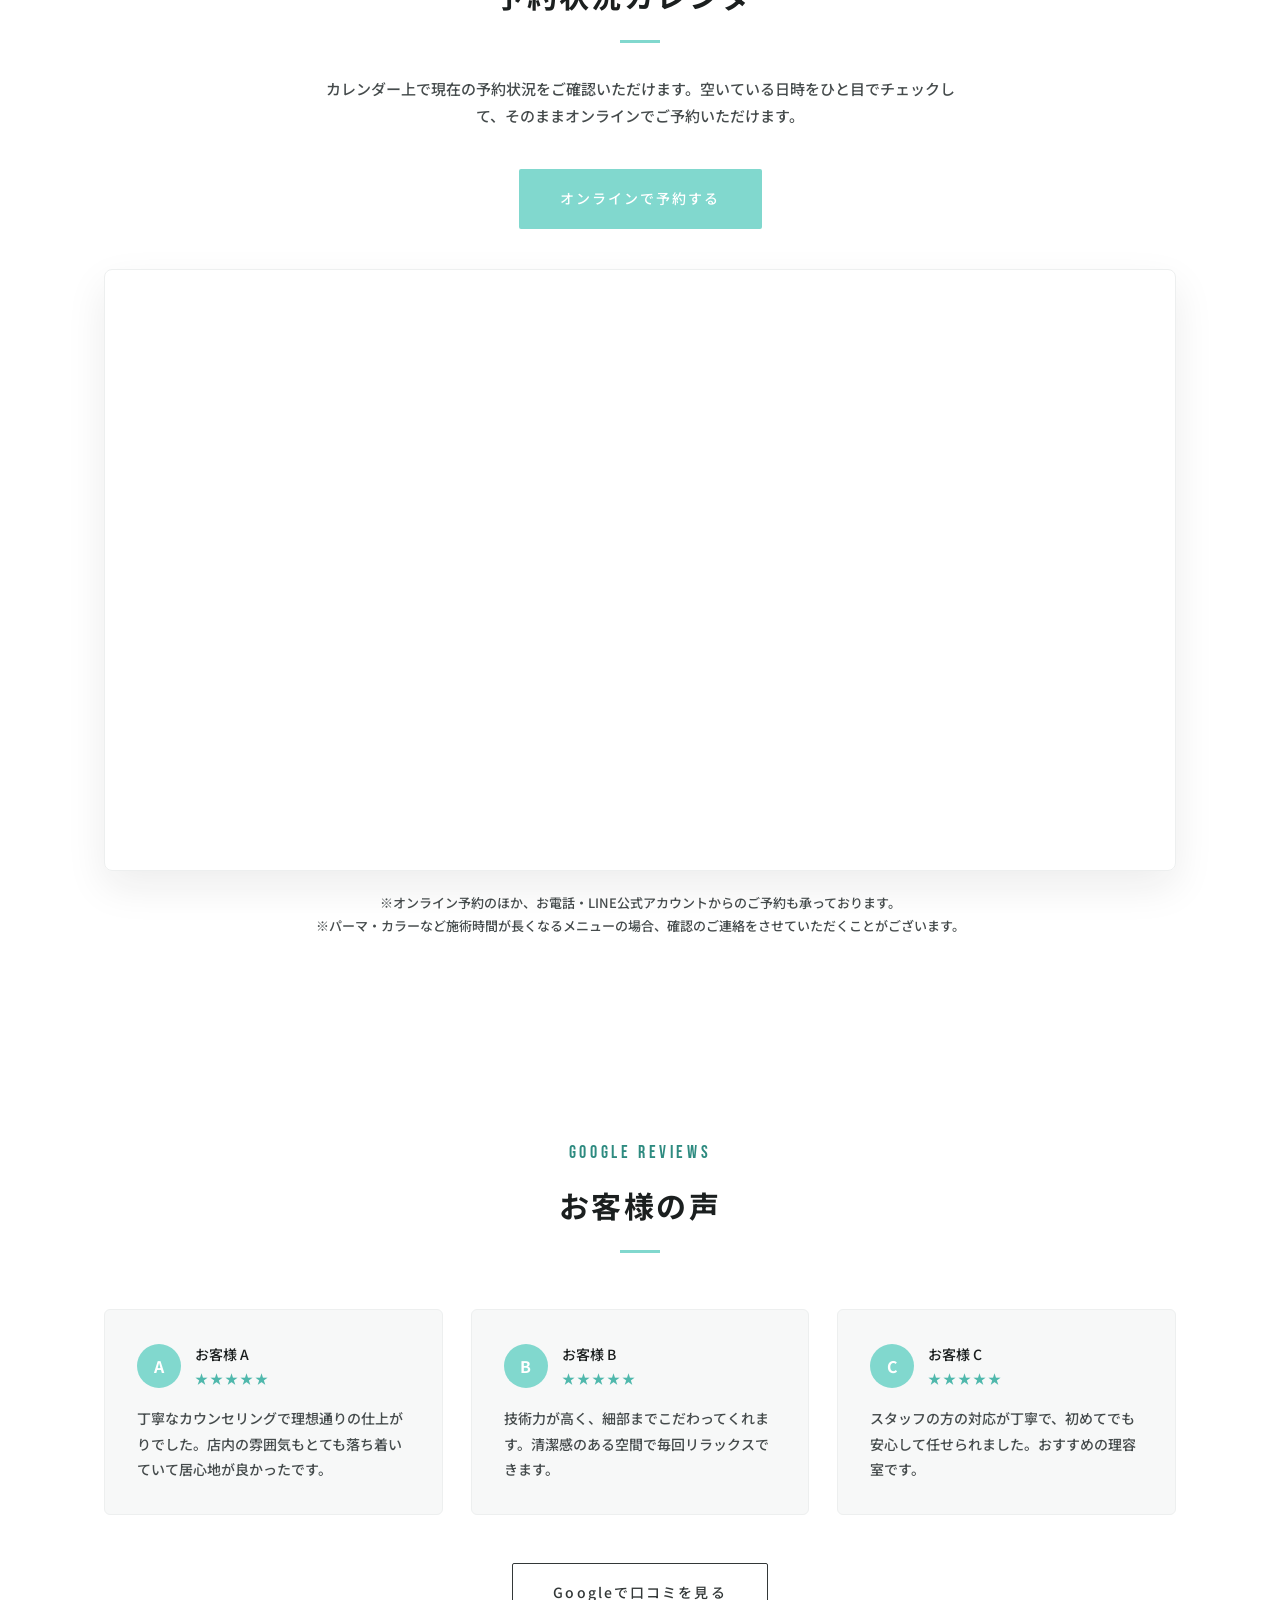
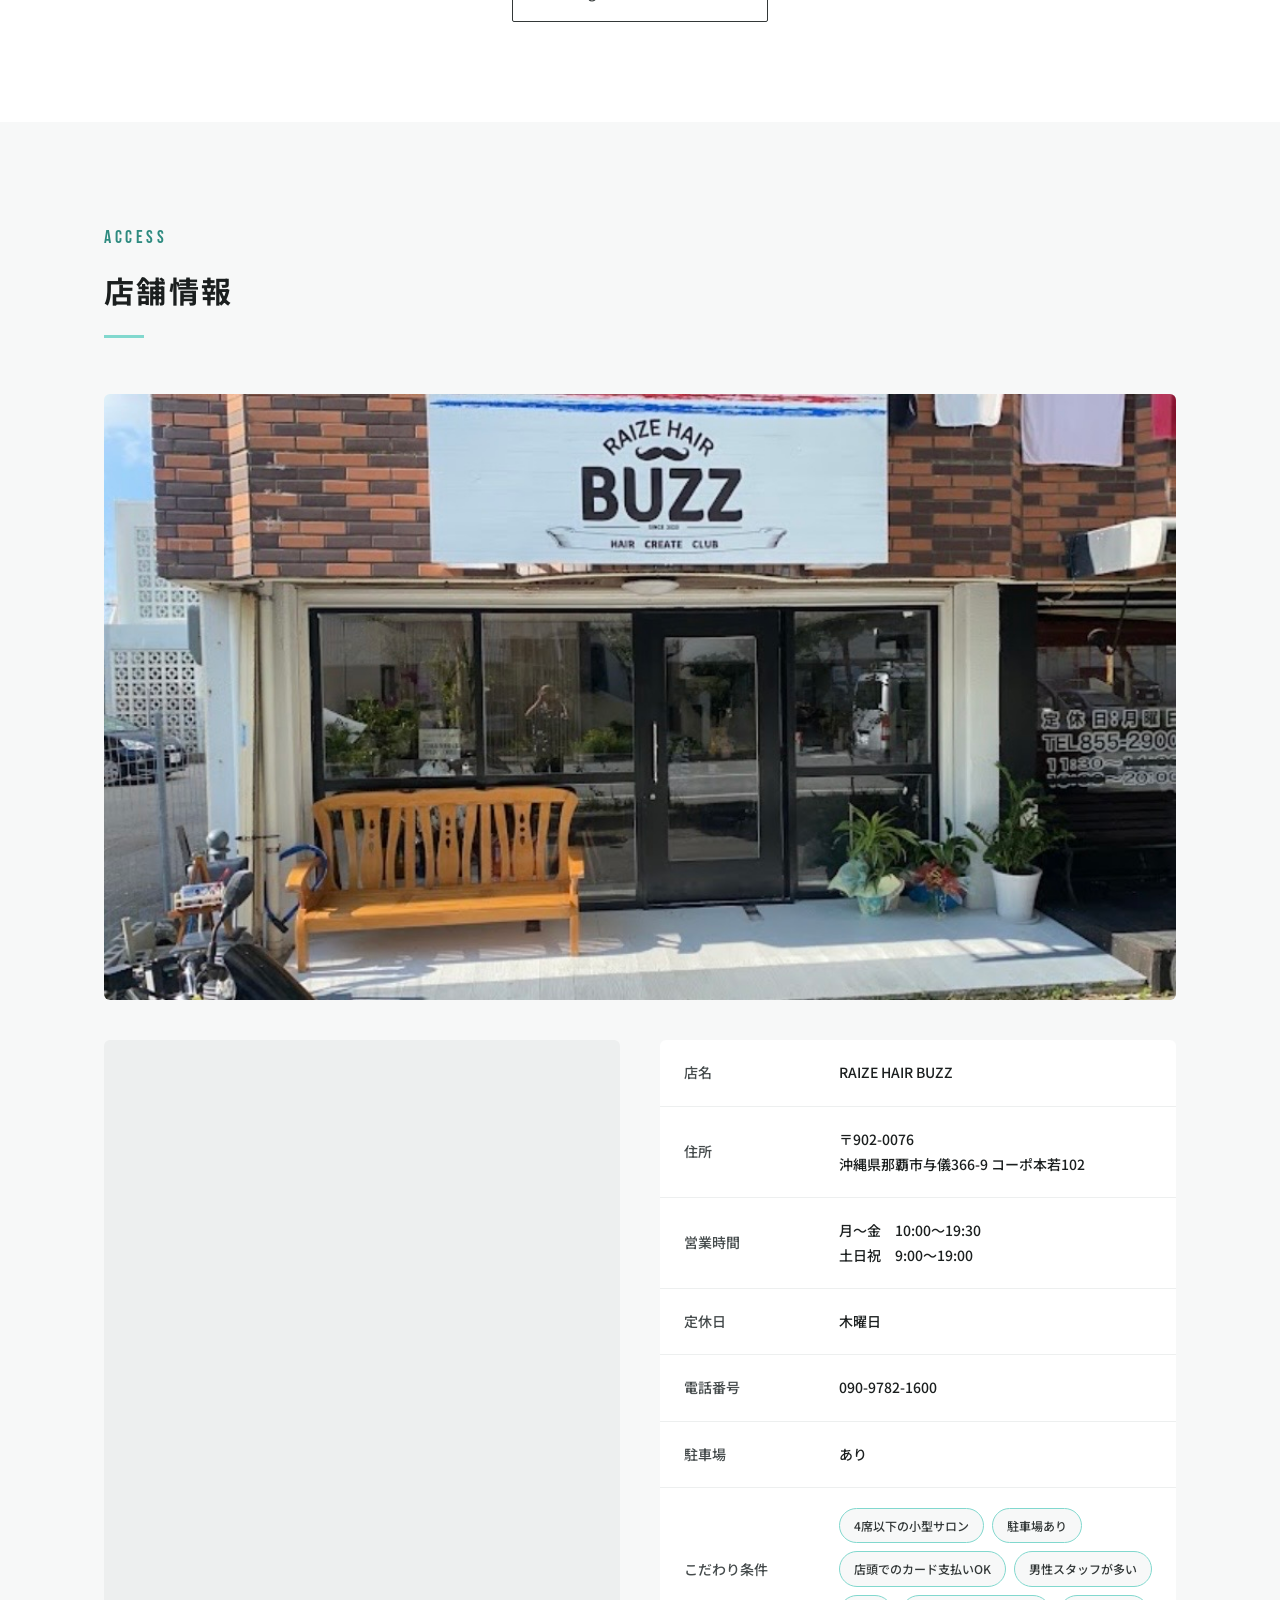
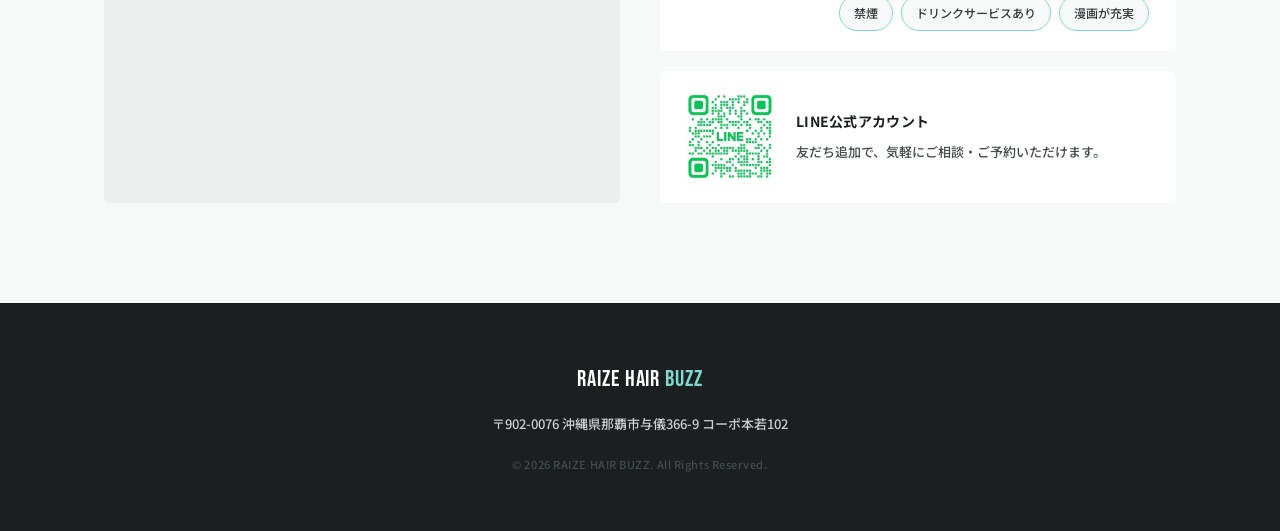
==== commit ee5d4d3d: "予約カレンダー機能・コンセプト背景画像・料金改定を追加 - Googleカレンダーと連携した予約状況カレンダー、オンライン予約ボタンを追加 - コンセプトセクションに店内写真の背景を追加 - 全体の文" ====
--- a/index.html
+++ b/index.html
@@ -21,6 +21,7 @@
         <li><a href="#staff" class="nav__link">スタイリスト</a></li>
         <li><a href="#works" class="nav__link">スタイリング事例</a></li>
         <li><a href="#menu" class="nav__link">メニュー</a></li>
+        <li><a href="#schedule" class="nav__link">予約状況</a></li>
         <li><a href="#reviews" class="nav__link">お客様の声</a></li>
         <li><a href="#access" class="nav__link">店舗情報</a></li>
       </ul>
@@ -37,7 +38,7 @@
   <section class="hero" id="top">
     <div class="hero__bg">
       <!-- images/hero.jpg を配置してください（推奨サイズ: 1920x1080以上） -->
-      <img src="images/hero.jpg" alt="RAIZE HAIR BUZZ 店内の様子" class="hero__img" onerror="this.style.display='none'">
+      <img src="images/hero.jpg" alt="RAIZE HAIR BUZZ 店内の様子" class="hero__img" width="1170" height="1802" onerror="this.style.display='none'">
     </div>
     <div class="hero__overlay"></div>
     <div class="hero__content">
@@ -54,6 +55,8 @@
 
   <!-- ===== Concept Section ===== -->
   <section class="concept" id="concept">
+    <div class="concept__bg"></div>
+    <div class="concept__overlay"></div>
     <div class="container">
       <p class="section-eyebrow">CONCEPT</p>
       <h2 class="section-title">コンセプト</h2>
@@ -114,15 +117,15 @@
 
       <div class="marquee">
         <div class="marquee__track" id="marqueeTrack">
-          <img src="images/works-1.jpg" alt="スタイリング事例1" onerror="this.style.display='none'">
-          <img src="images/works-2.jpg" alt="スタイリング事例2" onerror="this.style.display='none'">
-          <img src="images/works-3.jpg" alt="スタイリング事例3" onerror="this.style.display='none'">
-          <img src="images/works-4.jpg" alt="スタイリング事例4" onerror="this.style.display='none'">
-          <img src="images/works-5.jpg" alt="スタイリング事例5" onerror="this.style.display='none'">
-          <img src="images/works-6.jpg" alt="スタイリング事例6" onerror="this.style.display='none'">
-          <img src="images/works-7.jpg" alt="スタイリング事例7" onerror="this.style.display='none'">
-          <img src="images/works-8.jpg" alt="スタイリング事例8" onerror="this.style.display='none'">
-          <img src="images/works-9.jpg" alt="スタイリング事例9" onerror="this.style.display='none'">
+          <img src="images/works-1.jpg" alt="スタイリング事例1" width="1158" height="1131" onerror="this.style.display='none'">
+          <img src="images/works-2.jpg" alt="スタイリング事例2" width="1121" height="1143" onerror="this.style.display='none'">
+          <img src="images/works-3.jpg" alt="スタイリング事例3" width="1170" height="1462" onerror="this.style.display='none'">
+          <img src="images/works-4.jpg" alt="スタイリング事例4" width="1168" height="1161" onerror="this.style.display='none'">
+          <img src="images/works-5.jpg" alt="スタイリング事例5" width="1170" height="1166" onerror="this.style.display='none'">
+          <img src="images/works-6.jpg" alt="スタイリング事例6" width="1170" height="1161" onerror="this.style.display='none'">
+          <img src="images/works-7.jpg" alt="スタイリング事例7" width="1156" height="1178" onerror="this.style.display='none'">
+          <img src="images/works-8.jpg" alt="スタイリング事例8" width="1163" height="1162" onerror="this.style.display='none'">
+          <img src="images/works-9.jpg" alt="スタイリング事例9" width="1138" height="1166" onerror="this.style.display='none'">
         </div>
       </div>
     </div>
@@ -140,11 +143,9 @@
         <ul class="menu__list">
           <li><span class="menu__item-name">一般</span><span class="menu__dots"></span><span class="menu__price">¥3,800</span></li>
           <li><span class="menu__item-name">メンテナンスカット（2週間以内）</span><span class="menu__dots"></span><span class="menu__price">¥2,500</span></li>
-          <li><span class="menu__item-name">大学生</span><span class="menu__dots"></span><span class="menu__price">¥2,900</span></li>
-          <li><span class="menu__item-name">高校生</span><span class="menu__dots"></span><span class="menu__price">¥2,400</span></li>
-          <li><span class="menu__item-name">中学生</span><span class="menu__dots"></span><span class="menu__price">¥1,800</span></li>
-          <li><span class="menu__item-name">小学生</span><span class="menu__dots"></span><span class="menu__price">¥1,500</span></li>
-          <li><span class="menu__item-name">未就学児</span><span class="menu__dots"></span><span class="menu__price">¥1,000</span></li>
+          <li><span class="menu__item-name">大学生</span><span class="menu__dots"></span><span class="menu__price">¥3,300</span></li>
+          <li><span class="menu__item-name">高校生</span><span class="menu__dots"></span><span class="menu__price">¥2,800</span></li>
+          <li><span class="menu__item-name">中学生以下</span><span class="menu__dots"></span><span class="menu__price">¥2,200</span></li>
         </ul>
       </div>
 
@@ -161,13 +162,36 @@
       <div class="menu__group">
         <h3 class="menu__category">COLOR</h3>
         <ul class="menu__list">
-          <li><span class="menu__item-name">カラー</span><span class="menu__dots"></span><span class="menu__price">¥4,500〜</span></li>
-          <li><span class="menu__item-name">ブリーチ</span><span class="menu__dots"></span><span class="menu__price">¥5,500〜</span></li>
+          <li><span class="menu__item-name">カラー</span><span class="menu__dots"></span><span class="menu__price">¥5,000</span></li>
+          <li><span class="menu__item-name">ブリーチ</span><span class="menu__dots"></span><span class="menu__price">¥6,600</span></li>
+          <li><span class="menu__item-name">メッシュ</span><span class="menu__dots"></span><span class="menu__price">¥7,500</span></li>
+          <li><span class="menu__item-name">ブローリフト</span><span class="menu__dots"></span><span class="menu__price">¥6,900</span></li>
           <li><span class="menu__item-name">女性限定リタッチ</span><span class="menu__dots"></span><span class="menu__price">¥2,700</span></li>
         </ul>
       </div>
 
       <p class="menu__note">【予約制】価格は全て税込です。詳細はお気軽にお問い合わせください。</p>
+    </div>
+  </section>
+
+  <!-- ===== Reservation Schedule Section ===== -->
+  <section class="schedule" id="schedule">
+    <div class="container">
+      <p class="section-eyebrow">SCHEDULE</p>
+      <h2 class="section-title">予約状況カレンダー</h2>
+      <p class="schedule__lead">
+        カレンダー上で現在の予約状況をご確認いただけます。空いている日時をひと目でチェックして、そのままオンラインでご予約いただけます。
+      </p>
+
+      <div class="schedule__cta">
+        <a href="https://calendar.app.google/vCieW3SewFmUpgDCA" target="_blank" rel="noopener" class="btn btn--primary">オンラインで予約する</a>
+      </div>
+
+      <div class="schedule__card">
+        <iframe src="https://calendar.google.com/calendar/embed?src=tairow%40icloud.com&ctz=Asia%2FTokyo&mode=MONTH&showTitle=0&showPrint=0&showTabs=0&showCalendars=0" style="border:0" frameborder="0" scrolling="no" title="BUZZ 予約状況カレンダー"></iframe>
+      </div>
+
+      <p class="schedule__note">※オンライン予約のほか、お電話・LINE公式アカウントからのご予約も承っております。<br>※パーマ・カラーなど施術時間が長くなるメニューの場合、確認のご連絡をさせていただくことがございます。</p>
     </div>
   </section>
 
@@ -232,7 +256,7 @@
 
       <div class="access__exterior">
         <!-- images/exterior.jpg を配置してください -->
-        <img src="images/exterior.jpg" alt="RAIZE HAIR BUZZ 外観" onerror="this.parentElement.style.display='none'">
+        <img src="images/exterior.jpg" alt="RAIZE HAIR BUZZ 外観" width="1000" height="566" onerror="this.parentElement.style.display='none'">
       </div>
 
       <div class="access__body">
@@ -293,7 +317,7 @@
           <div class="line-card">
             <div class="line-card__qr">
               <!-- images/line-qr.jpg を配置してください -->
-              <img src="images/line-qr.jpg" alt="LINE公式アカウント QRコード" onerror="this.parentElement.classList.add('img-placeholder')">
+              <img src="images/line-qr.jpg" alt="LINE公式アカウント QRコード" width="1170" height="1157" onerror="this.parentElement.classList.add('img-placeholder')">
             </div>
             <div class="line-card__text">
               <p class="line-card__label">LINE公式アカウント</p>
--- a/css/style.css
+++ b/css/style.css
@@ -9,7 +9,7 @@
   --color-gray-50: #F7F8F8;
   --color-gray-100: #EDEFEF;
   --color-gray-300: #C9CDCD;
-  --color-gray-600: #6B7273;
+  --color-gray-600: #454B4C;
   --color-gray-800: #333838;
   --color-black: #1B1F1F;
 
@@ -38,7 +38,7 @@
   color: var(--color-gray-800);
   background: var(--color-white);
   line-height: 1.8;
-  font-weight: 400;
+  font-weight: 500;
   -webkit-font-smoothing: antialiased;
 }
 
@@ -386,7 +386,27 @@
    Concept
    ========================================================================== */
 .concept {
-  background: linear-gradient(180deg, var(--color-white) 0%, var(--color-gray-50) 100%);
+  position: relative;
+  overflow: hidden;
+}
+
+.concept__bg {
+  position: absolute;
+  inset: 0;
+  background-image: url('../images/concept-bg.jpg');
+  background-size: cover;
+  background-position: center;
+}
+
+.concept__overlay {
+  position: absolute;
+  inset: 0;
+  background: linear-gradient(180deg, rgba(255, 255, 255, 0.93) 0%, rgba(247, 248, 248, 0.93) 100%);
+}
+
+.concept .container {
+  position: relative;
+  z-index: 1;
 }
 
 .concept__body {
@@ -670,6 +690,53 @@
   font-size: 13px;
   color: var(--color-gray-600);
   text-align: center;
+}
+
+/* ==========================================================================
+   Reservation Schedule
+   ========================================================================== */
+.schedule {
+  background: var(--color-white);
+}
+
+.schedule__lead {
+  max-width: 640px;
+  margin: -24px auto 40px;
+  text-align: center;
+  font-size: 15px;
+  color: var(--color-gray-600);
+}
+
+.schedule__cta {
+  text-align: center;
+  margin-bottom: 40px;
+}
+
+.schedule__card {
+  border-radius: 8px;
+  overflow: hidden;
+  box-shadow: 0 16px 40px rgba(27, 31, 31, 0.08);
+  border: 1px solid var(--color-gray-100);
+}
+
+.schedule__card iframe {
+  width: 100%;
+  height: 600px;
+  display: block;
+  border: 0;
+}
+
+.schedule__note {
+  margin-top: 20px;
+  text-align: center;
+  font-size: 13px;
+  color: var(--color-gray-600);
+}
+
+@media (max-width: 640px) {
+  .schedule__card iframe {
+    height: 460px;
+  }
 }
 
 /* ==========================================================================
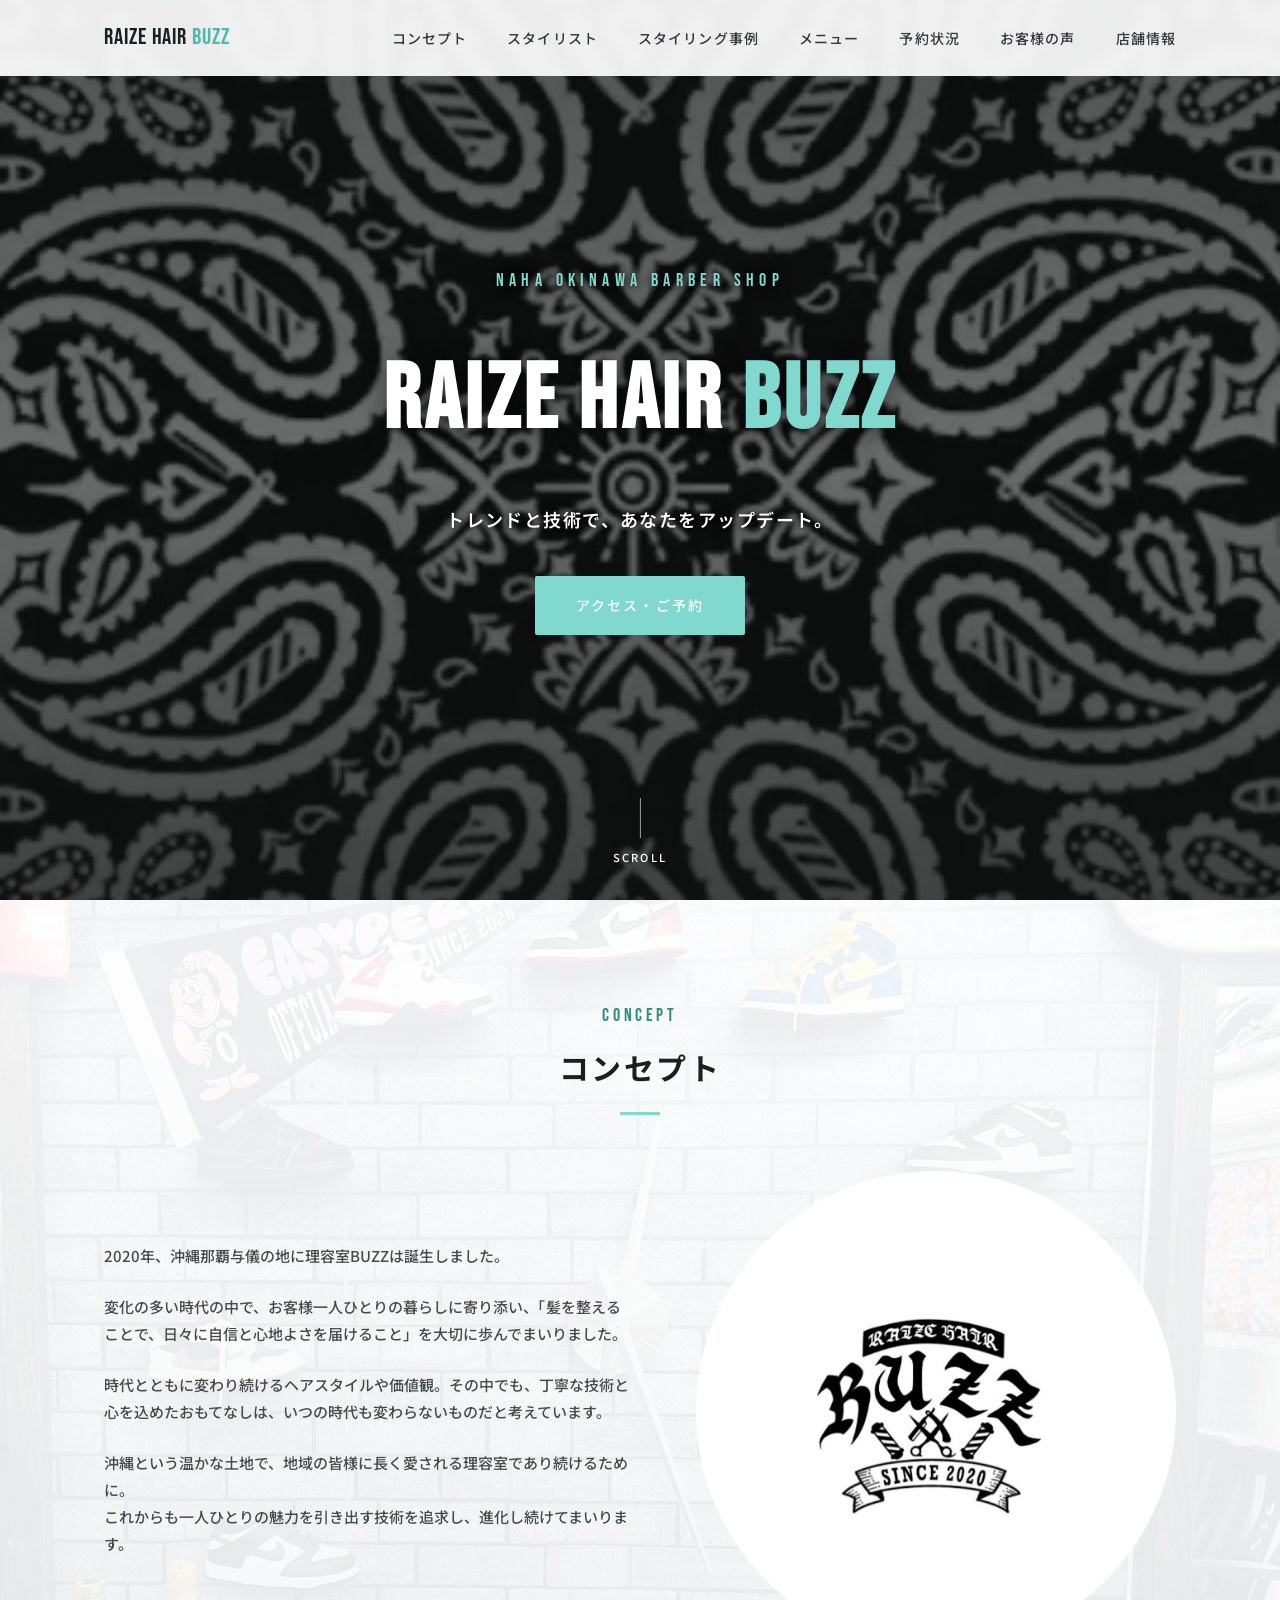
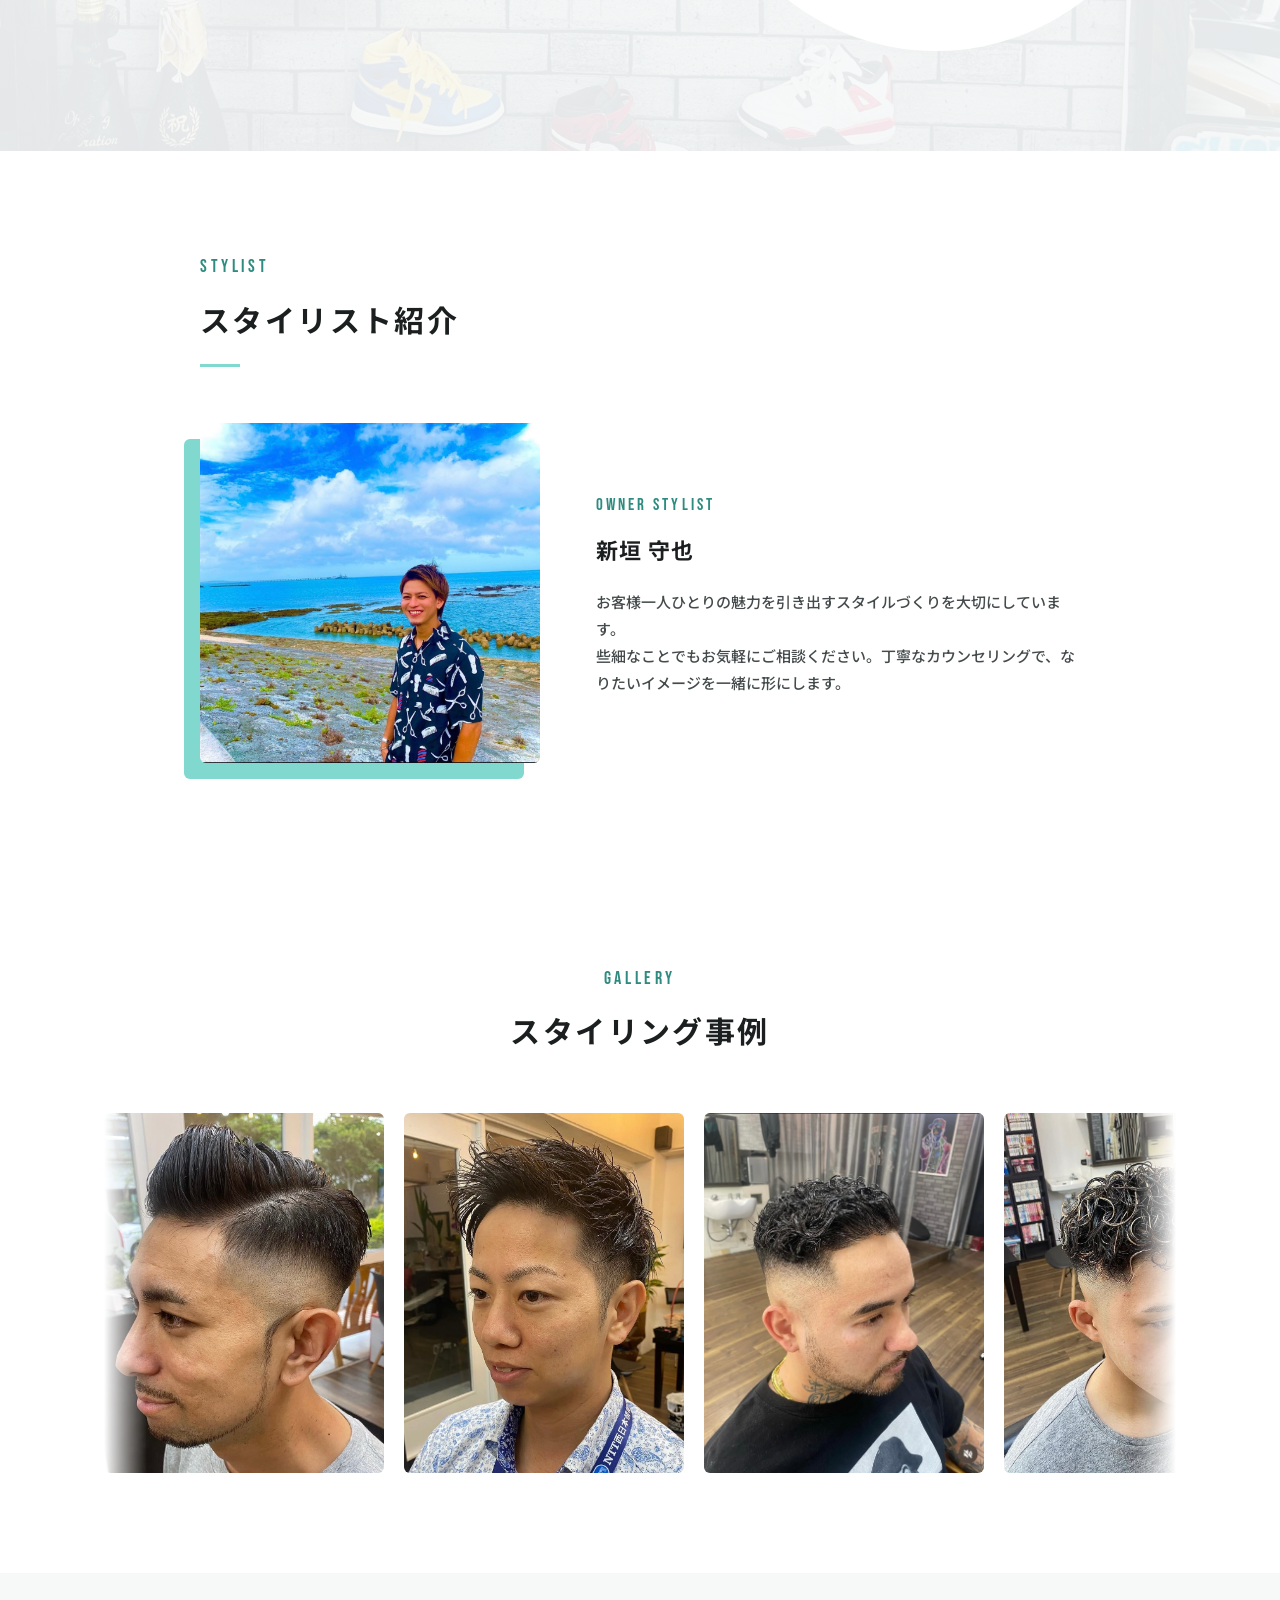
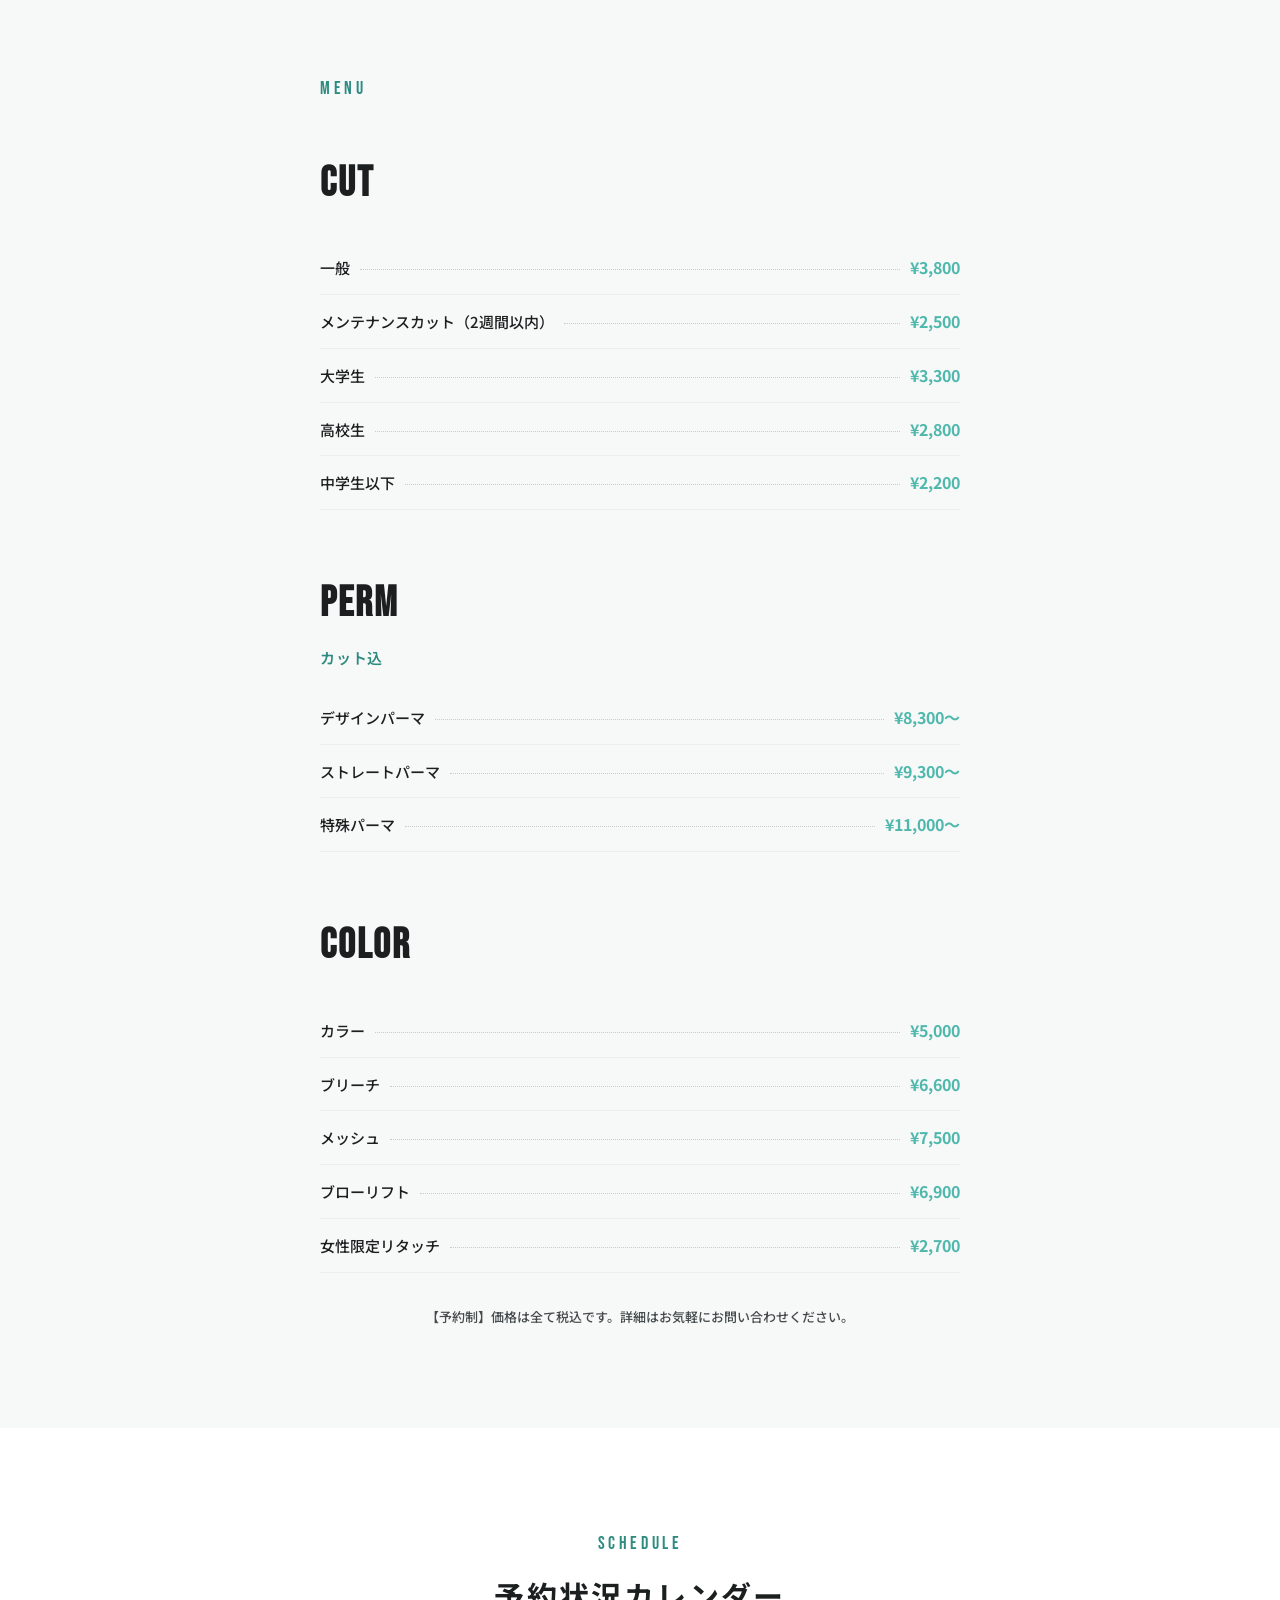
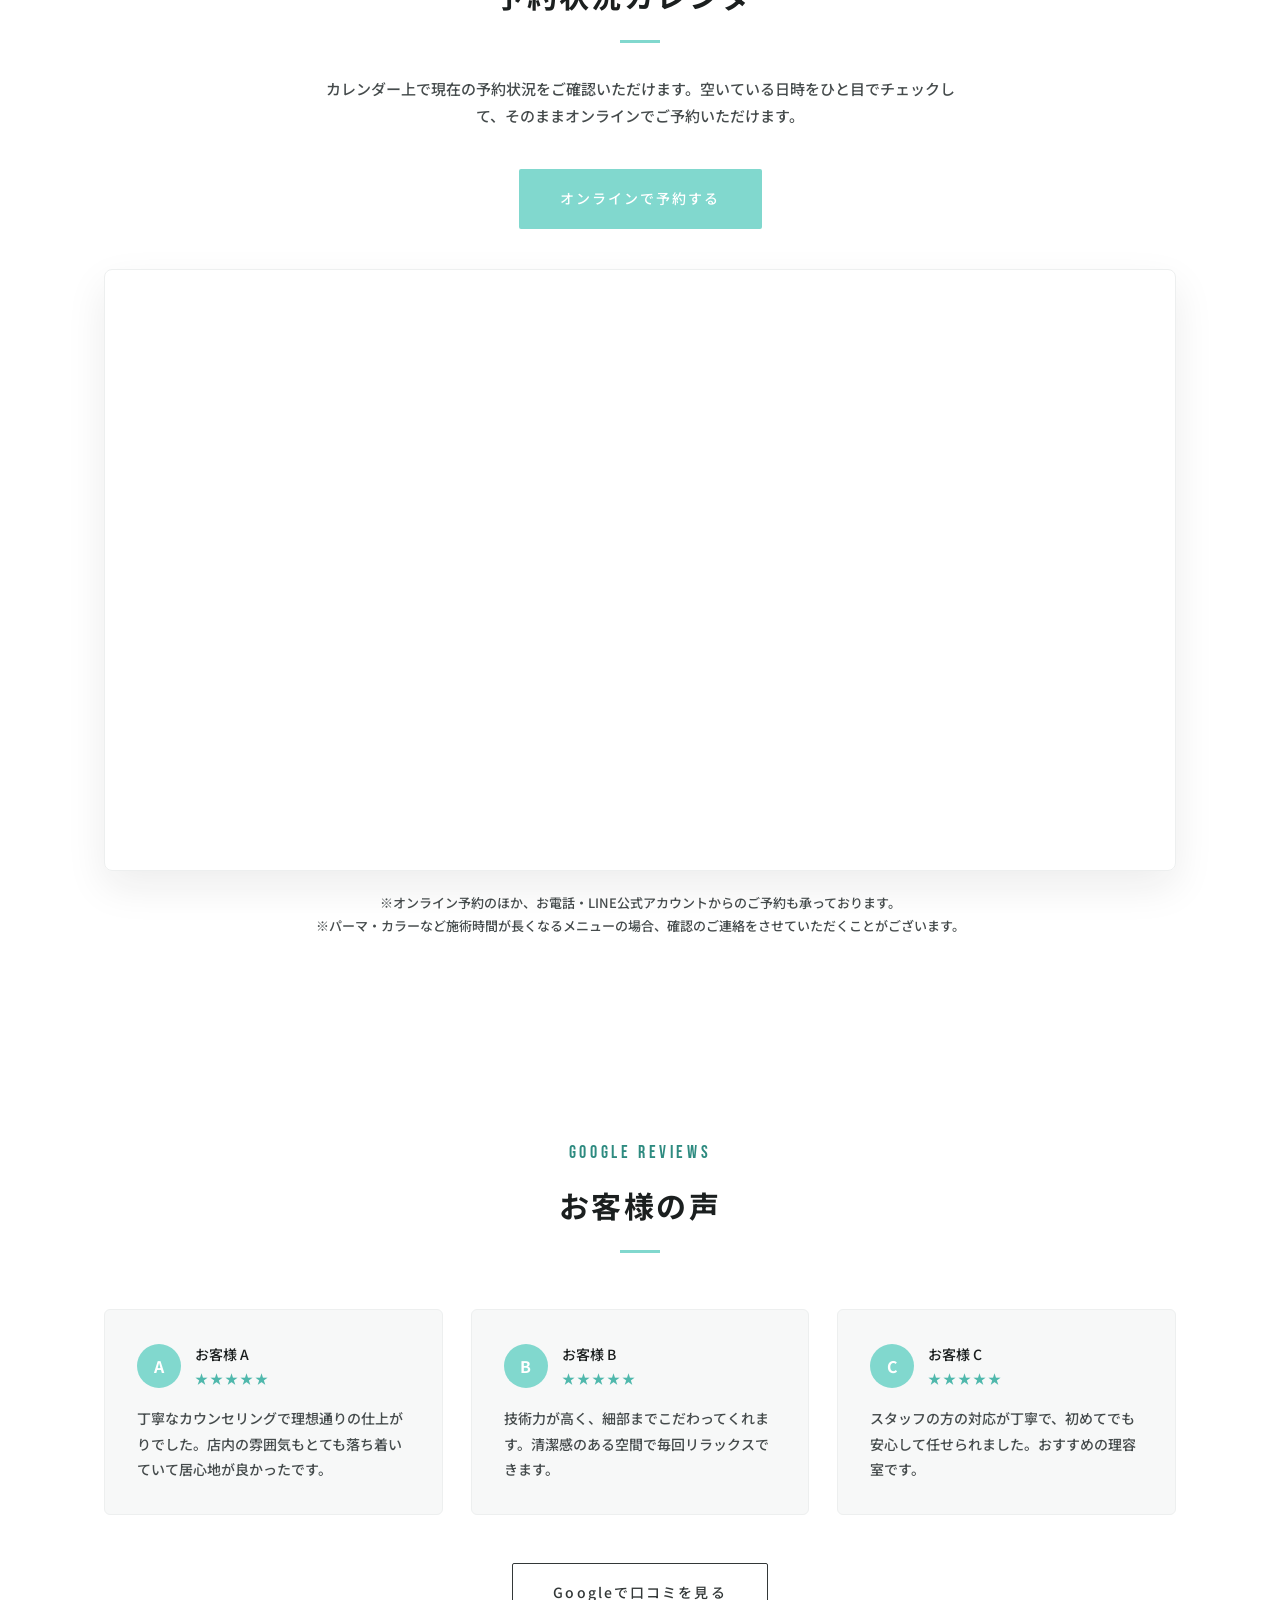
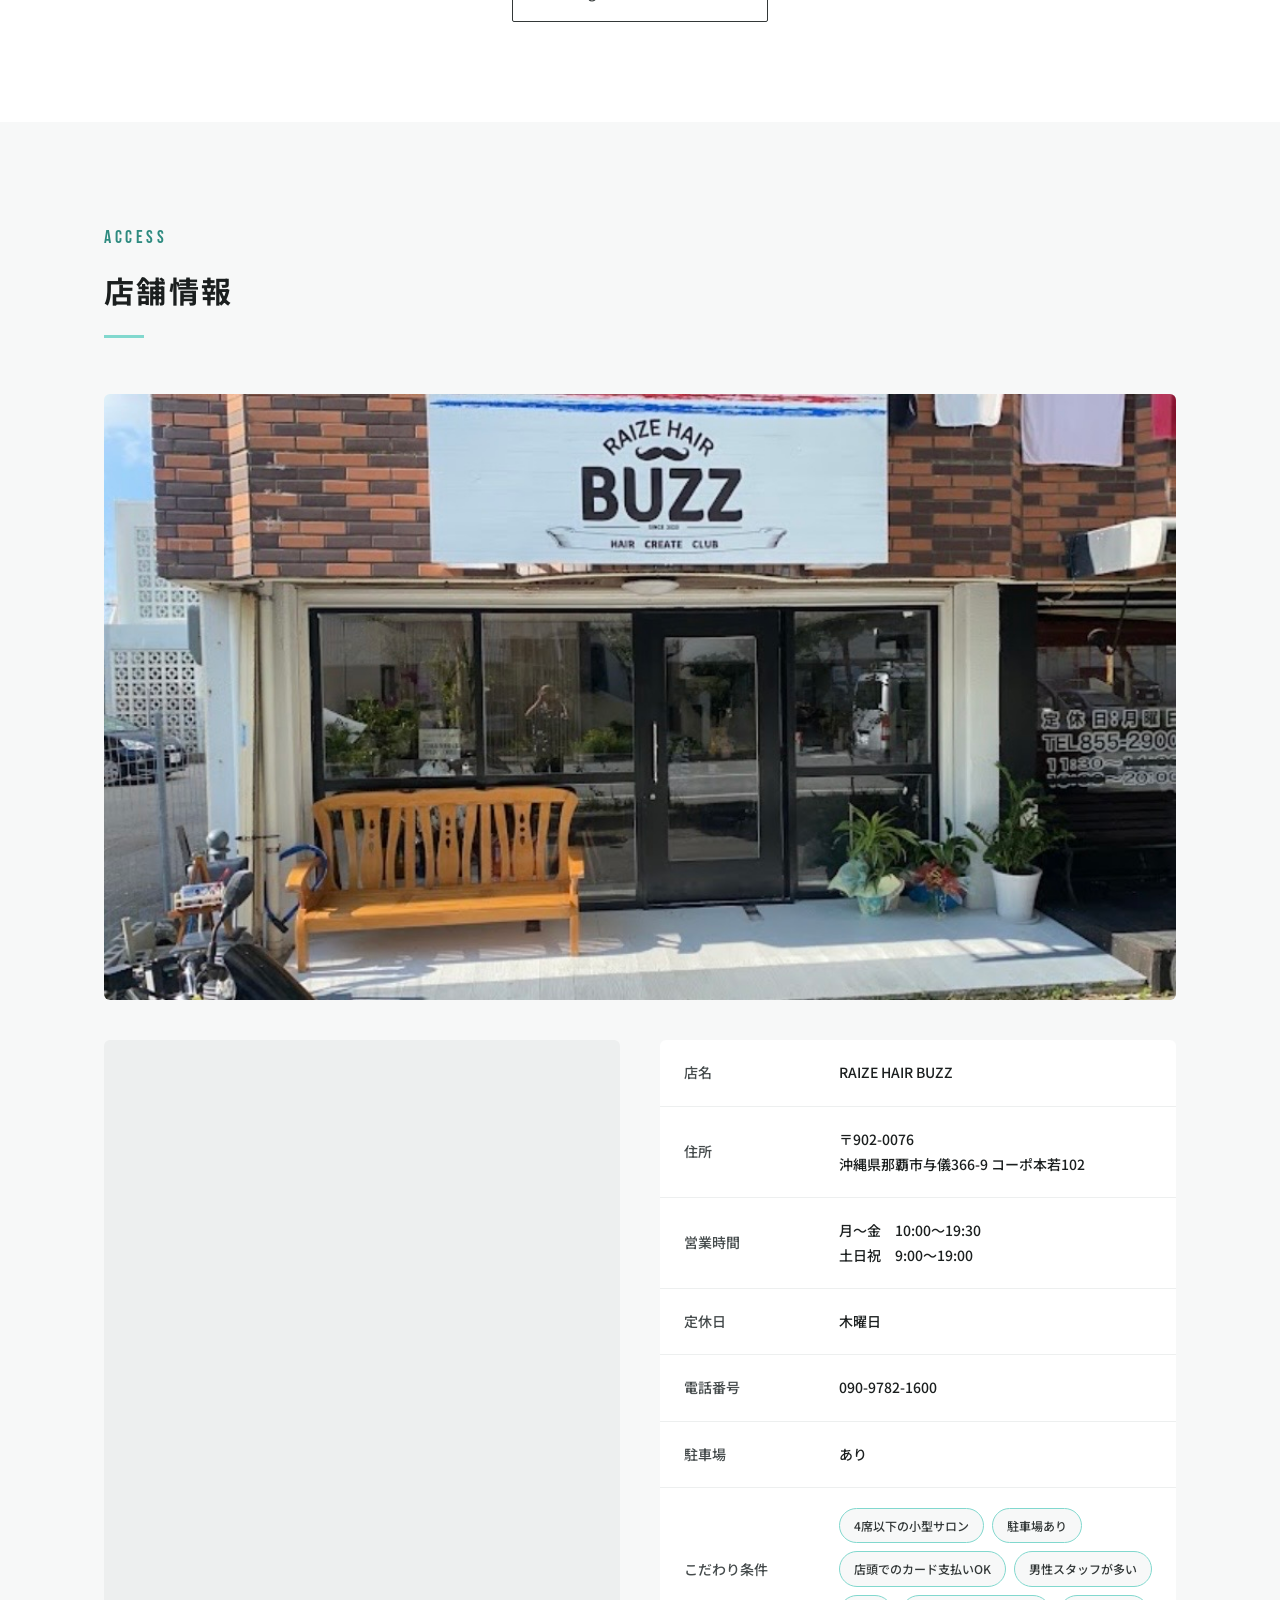
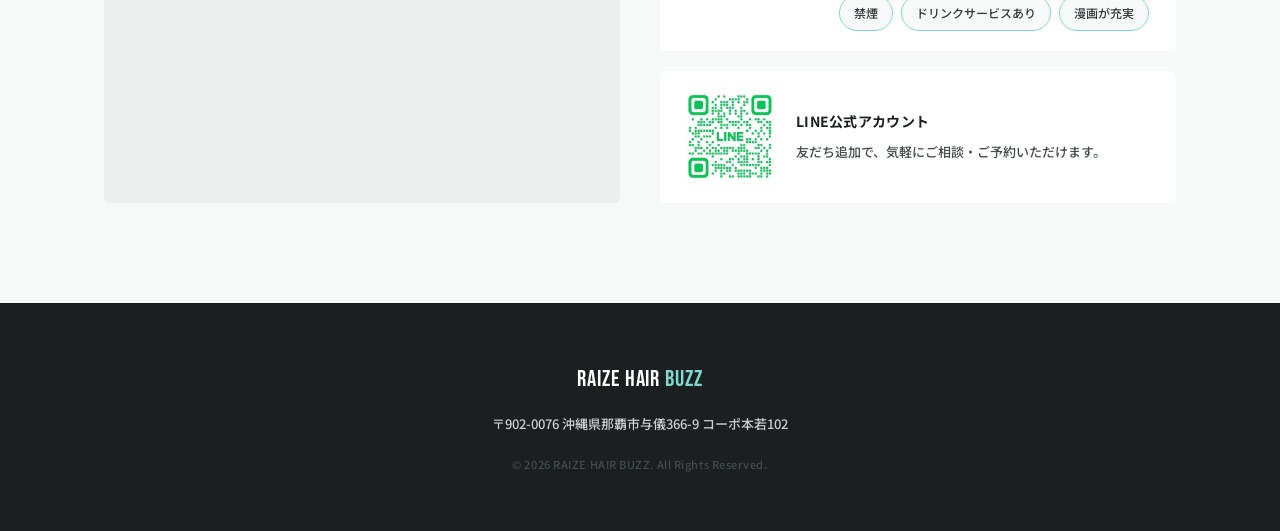
==== commit 21cf520c: "ロゴをファビコンとして設定 Co-Authored-By: Claude Sonnet 5 <noreply@anthropic.com>" ====
--- a/index.html
+++ b/index.html
@@ -5,6 +5,10 @@
 <meta name="viewport" content="width=device-width, initial-scale=1.0">
 <title>RAIZE HAIR BUZZ | 沖縄県那覇市の理容室</title>
 <meta name="description" content="沖縄県那覇市与儀の理容室 RAIZE HAIR BUZZ。モダンで洗練された空間で、上質なヘアスタイルをご提案します。">
+<link rel="icon" href="images/favicon-32.png" sizes="32x32" type="image/png">
+<link rel="icon" href="images/favicon-16.png" sizes="16x16" type="image/png">
+<link rel="icon" href="images/favicon-512.png" sizes="512x512" type="image/png">
+<link rel="apple-touch-icon" href="images/apple-touch-icon.png">
 <link rel="preconnect" href="https://fonts.googleapis.com">
 <link rel="preconnect" href="https://fonts.gstatic.com" crossorigin>
 <link href="https://fonts.googleapis.com/css2?family=Noto+Sans+JP:wght@300;400;500;700&family=Bebas+Neue&display=swap" rel="stylesheet">
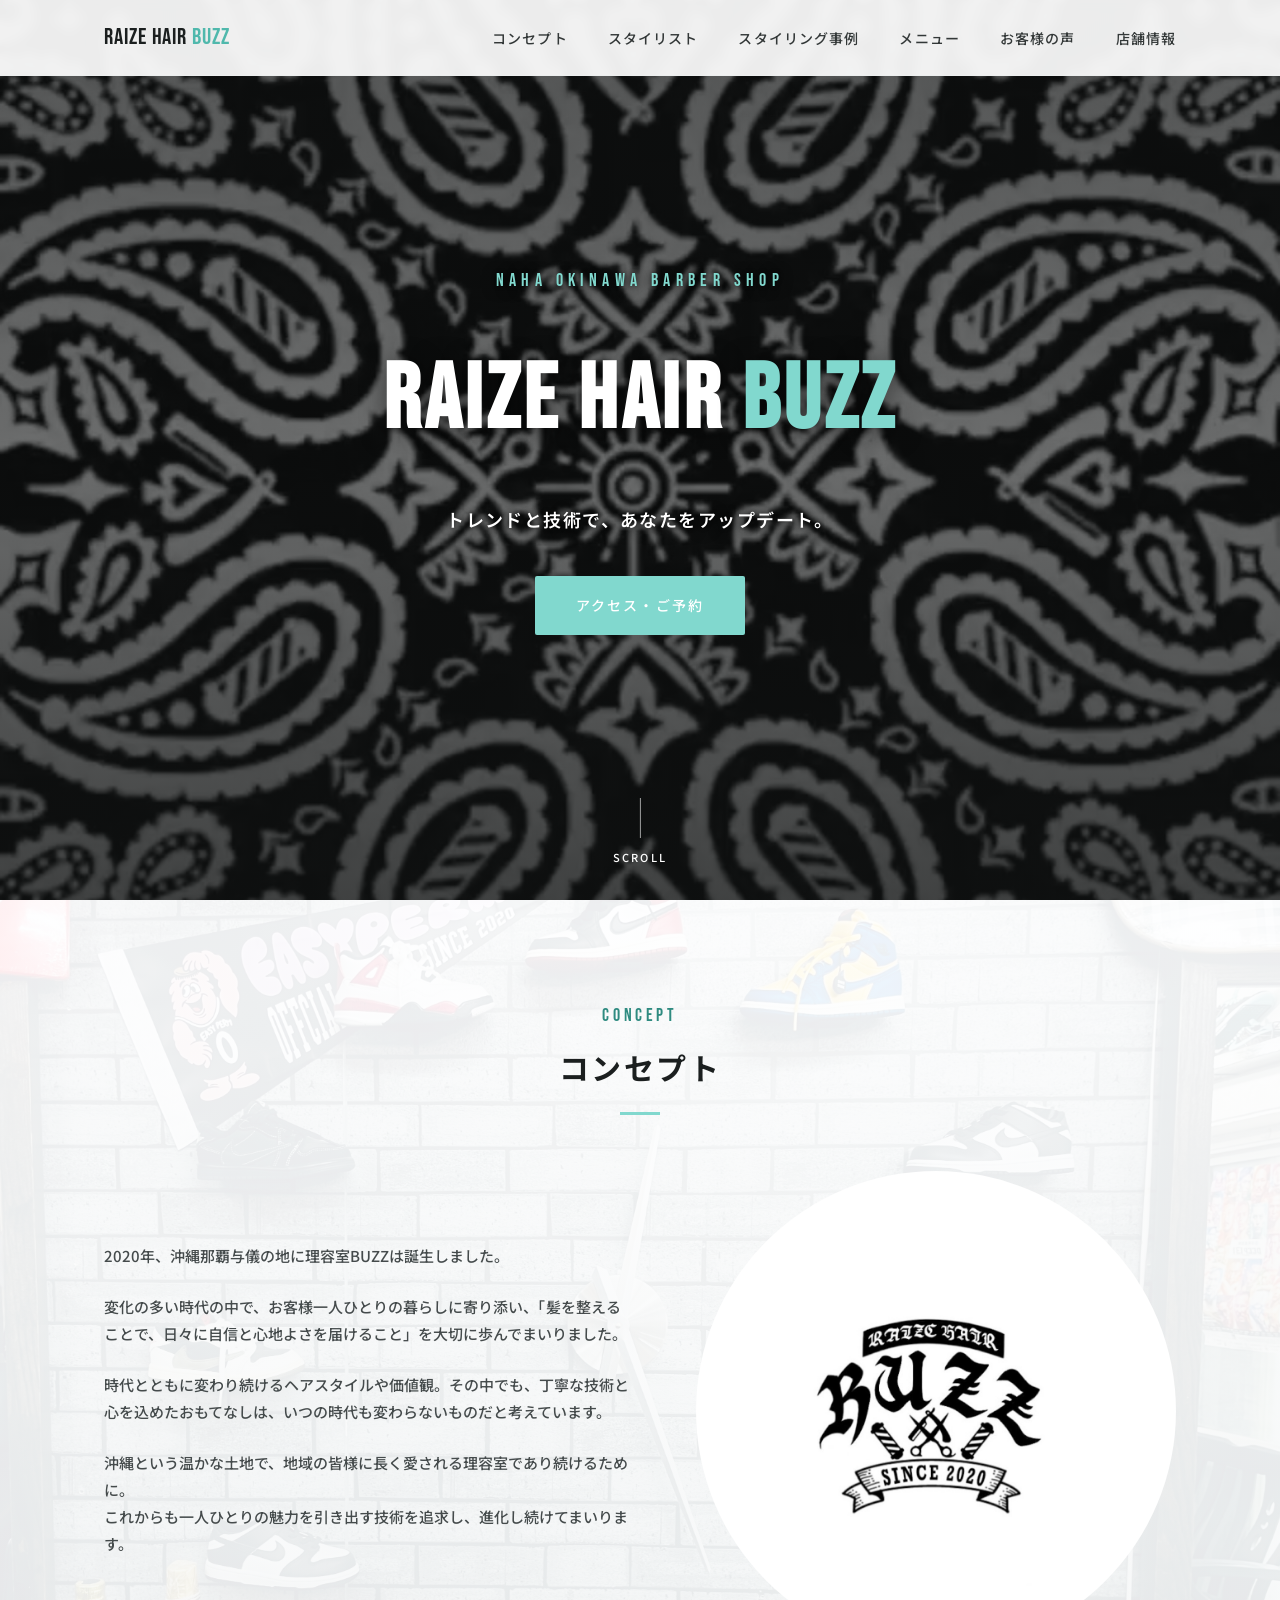
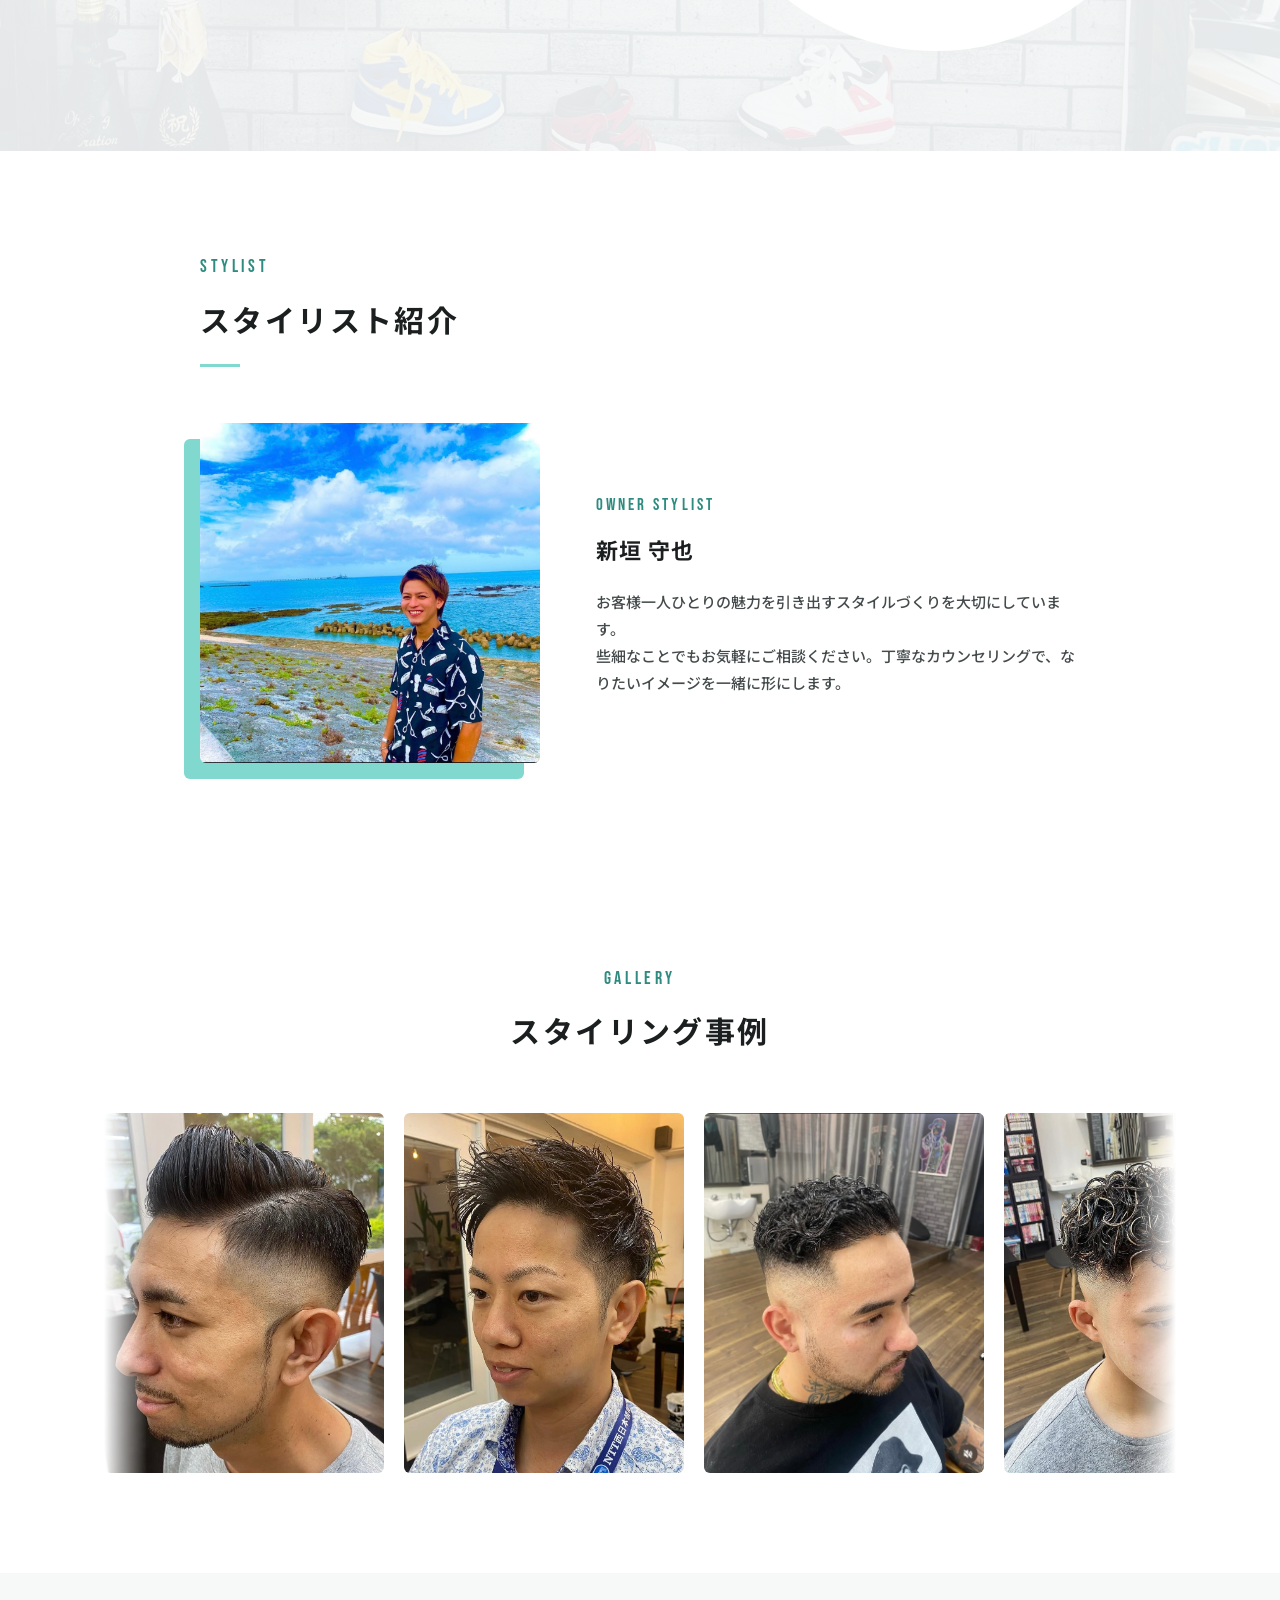
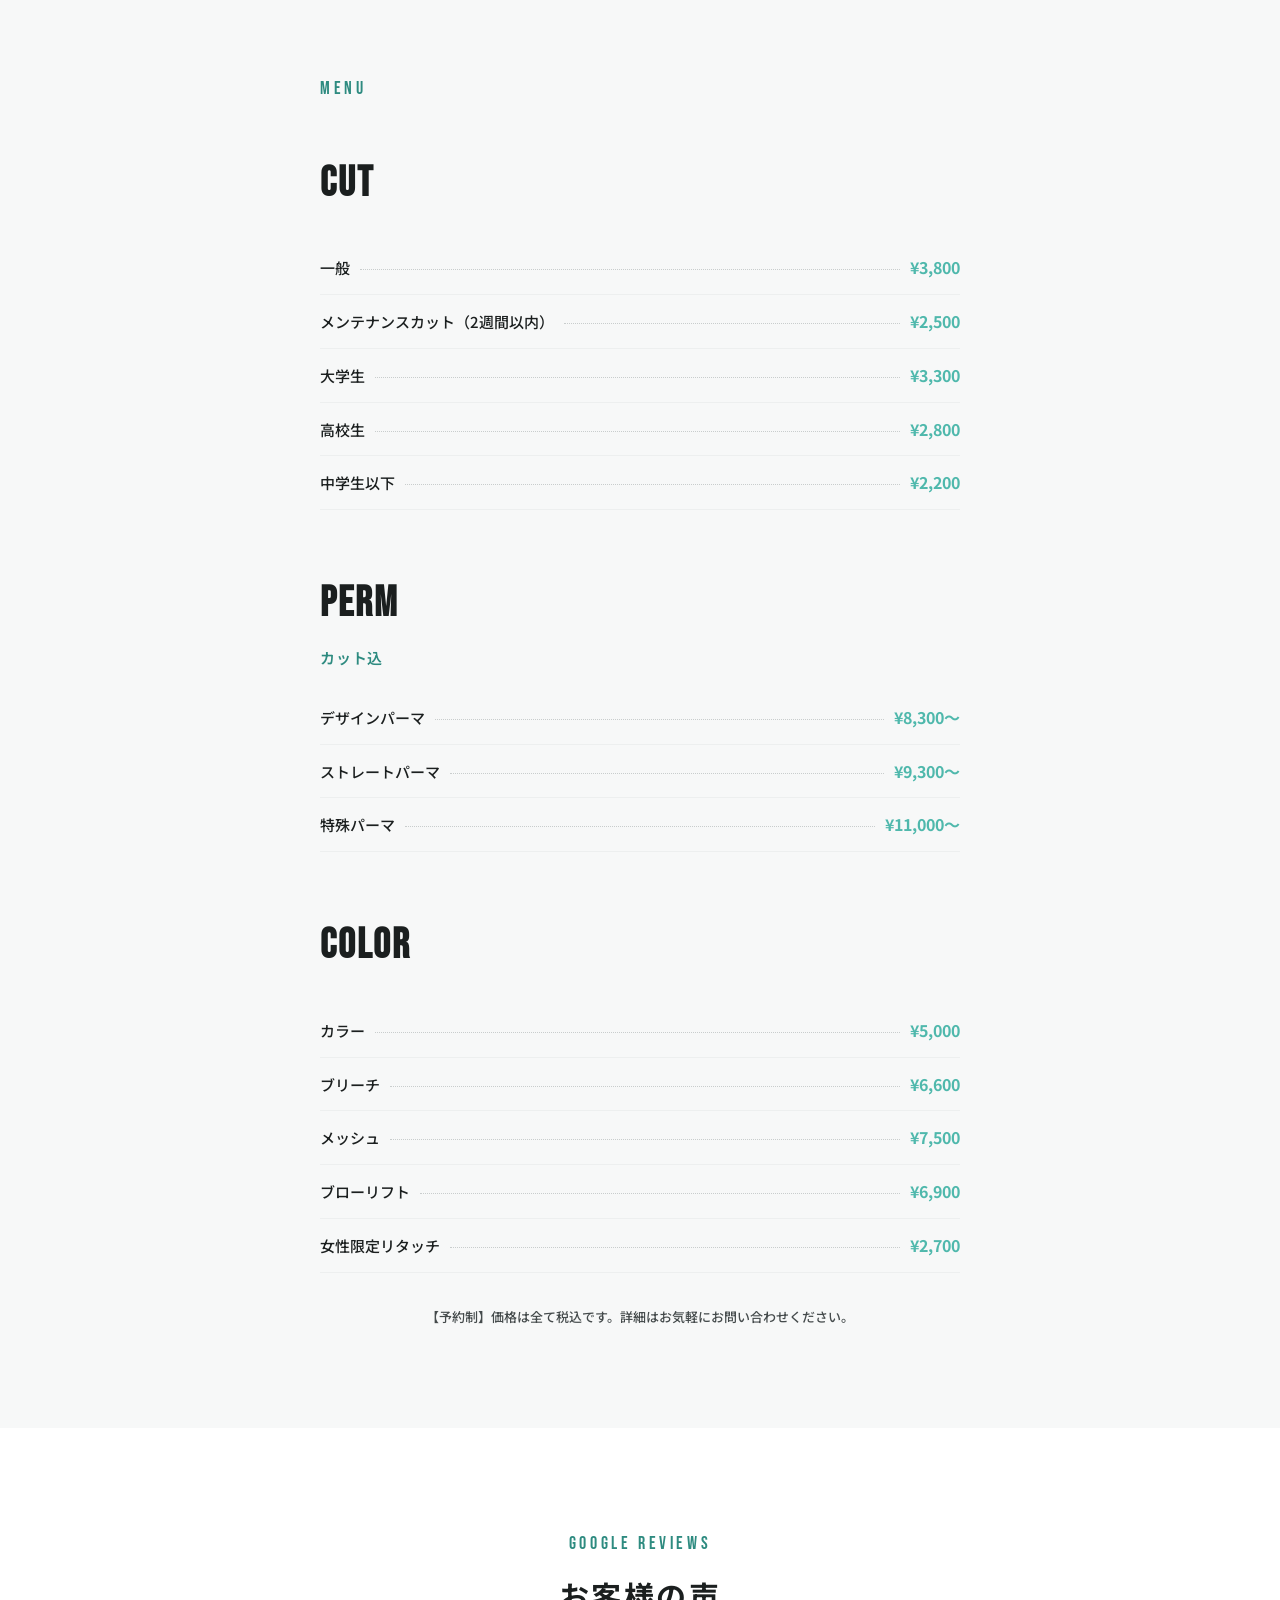
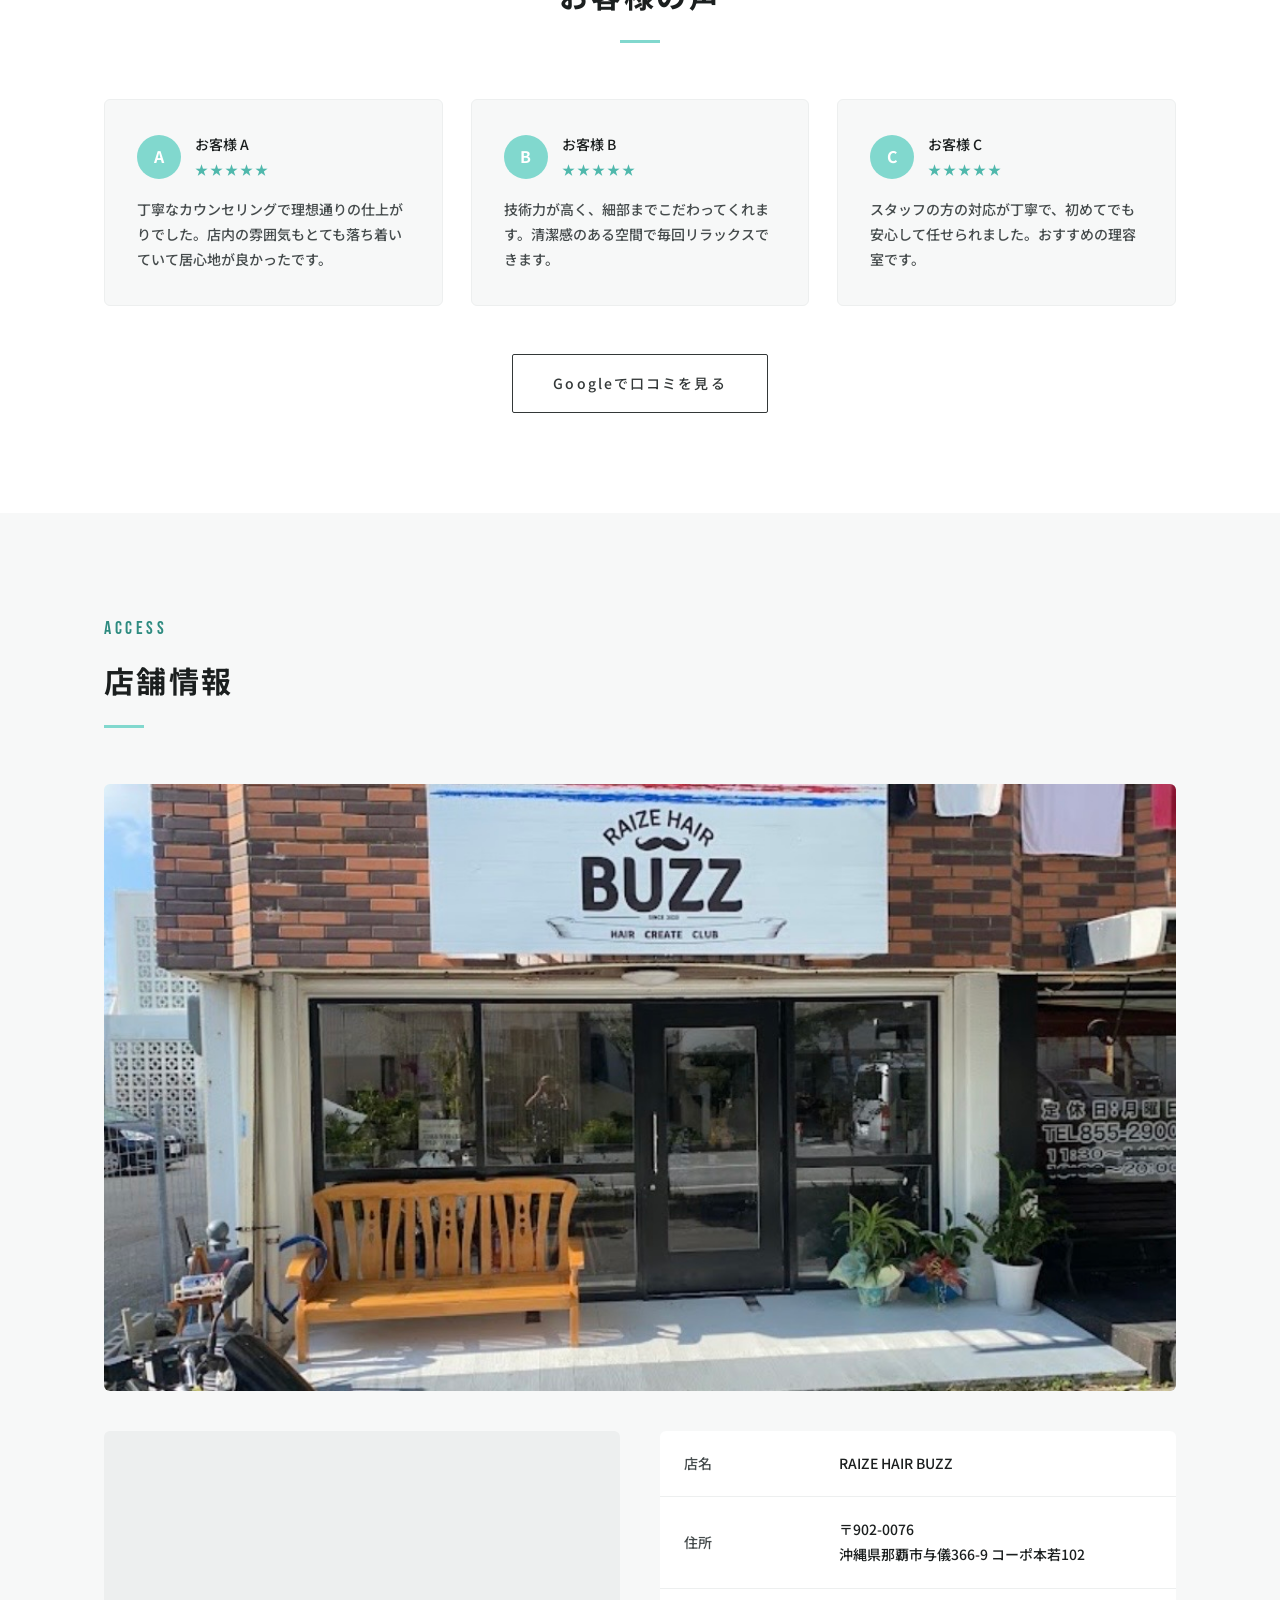
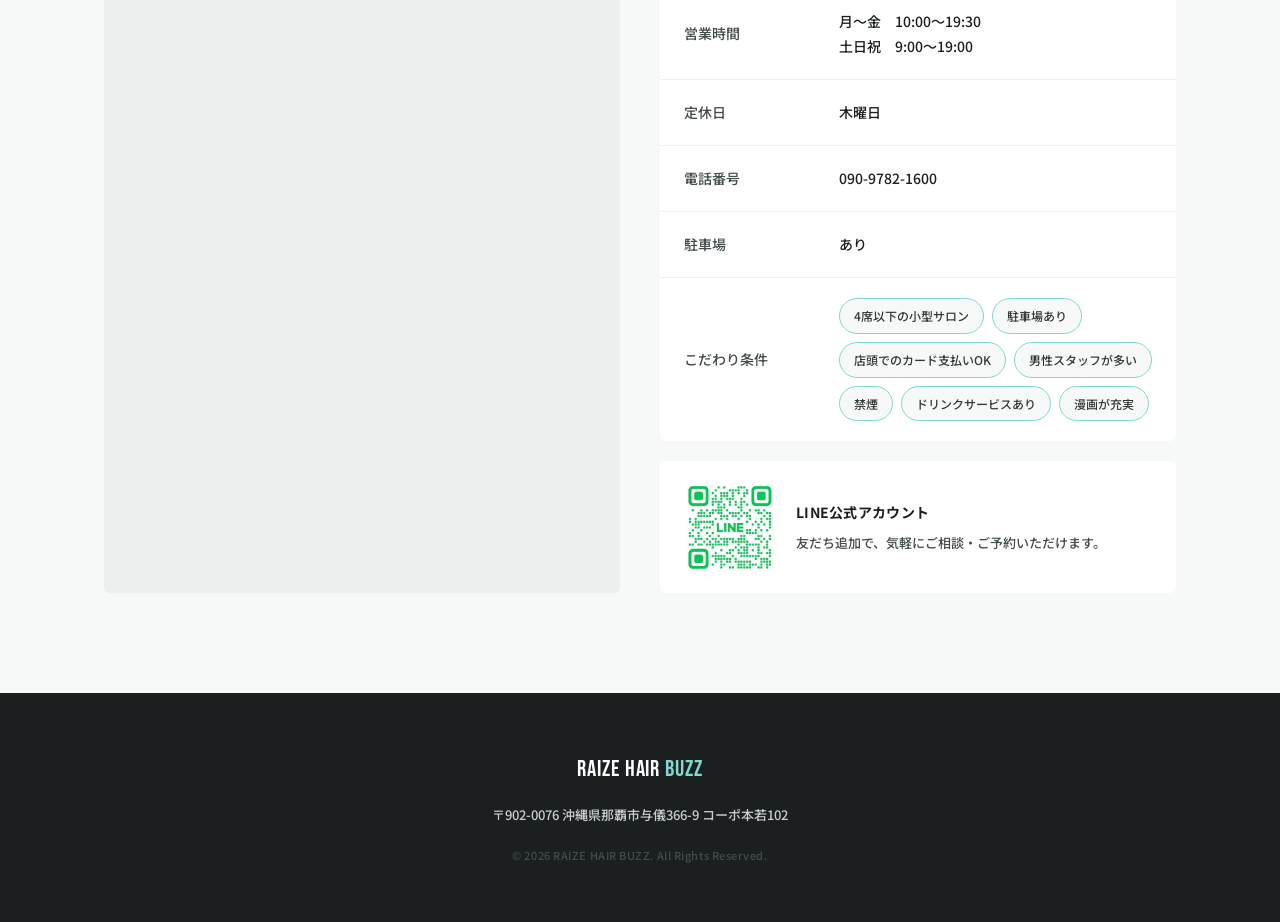
==== commit 79bd7113: "予約状況カレンダーセクションを削除 Co-Authored-By: Claude Sonnet 5 <noreply@anthropic.com>" ====
--- a/index.html
+++ b/index.html
@@ -25,7 +25,6 @@
         <li><a href="#staff" class="nav__link">スタイリスト</a></li>
         <li><a href="#works" class="nav__link">スタイリング事例</a></li>
         <li><a href="#menu" class="nav__link">メニュー</a></li>
-        <li><a href="#schedule" class="nav__link">予約状況</a></li>
         <li><a href="#reviews" class="nav__link">お客様の声</a></li>
         <li><a href="#access" class="nav__link">店舗情報</a></li>
       </ul>
@@ -175,27 +174,6 @@
       </div>
 
       <p class="menu__note">【予約制】価格は全て税込です。詳細はお気軽にお問い合わせください。</p>
-    </div>
-  </section>
-
-  <!-- ===== Reservation Schedule Section ===== -->
-  <section class="schedule" id="schedule">
-    <div class="container">
-      <p class="section-eyebrow">SCHEDULE</p>
-      <h2 class="section-title">予約状況カレンダー</h2>
-      <p class="schedule__lead">
-        カレンダー上で現在の予約状況をご確認いただけます。空いている日時をひと目でチェックして、そのままオンラインでご予約いただけます。
-      </p>
-
-      <div class="schedule__cta">
-        <a href="https://calendar.app.google/vCieW3SewFmUpgDCA" target="_blank" rel="noopener" class="btn btn--primary">オンラインで予約する</a>
-      </div>
-
-      <div class="schedule__card">
-        <iframe src="https://calendar.google.com/calendar/embed?src=tairow%40icloud.com&ctz=Asia%2FTokyo&mode=MONTH&showTitle=0&showPrint=0&showTabs=0&showCalendars=0" style="border:0" frameborder="0" scrolling="no" title="BUZZ 予約状況カレンダー"></iframe>
-      </div>
-
-      <p class="schedule__note">※オンライン予約のほか、お電話・LINE公式アカウントからのご予約も承っております。<br>※パーマ・カラーなど施術時間が長くなるメニューの場合、確認のご連絡をさせていただくことがございます。</p>
     </div>
   </section>
 
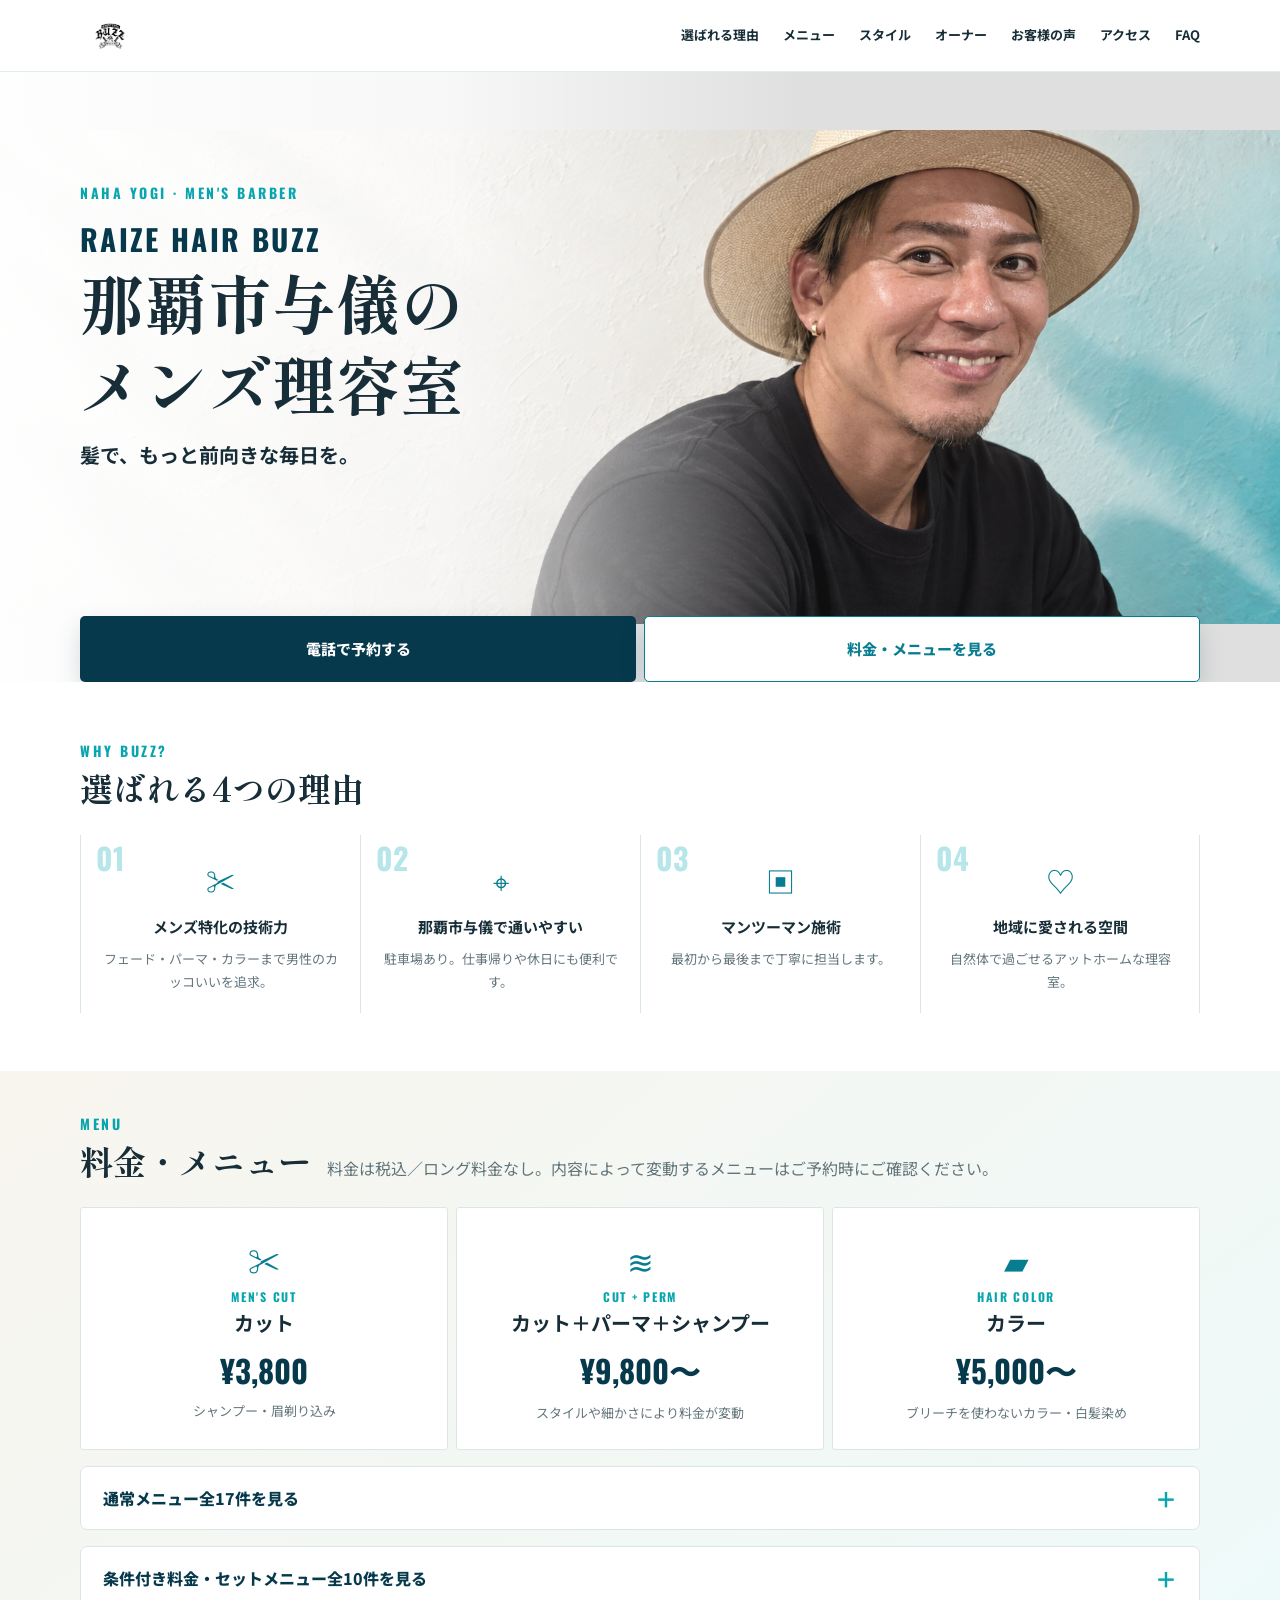
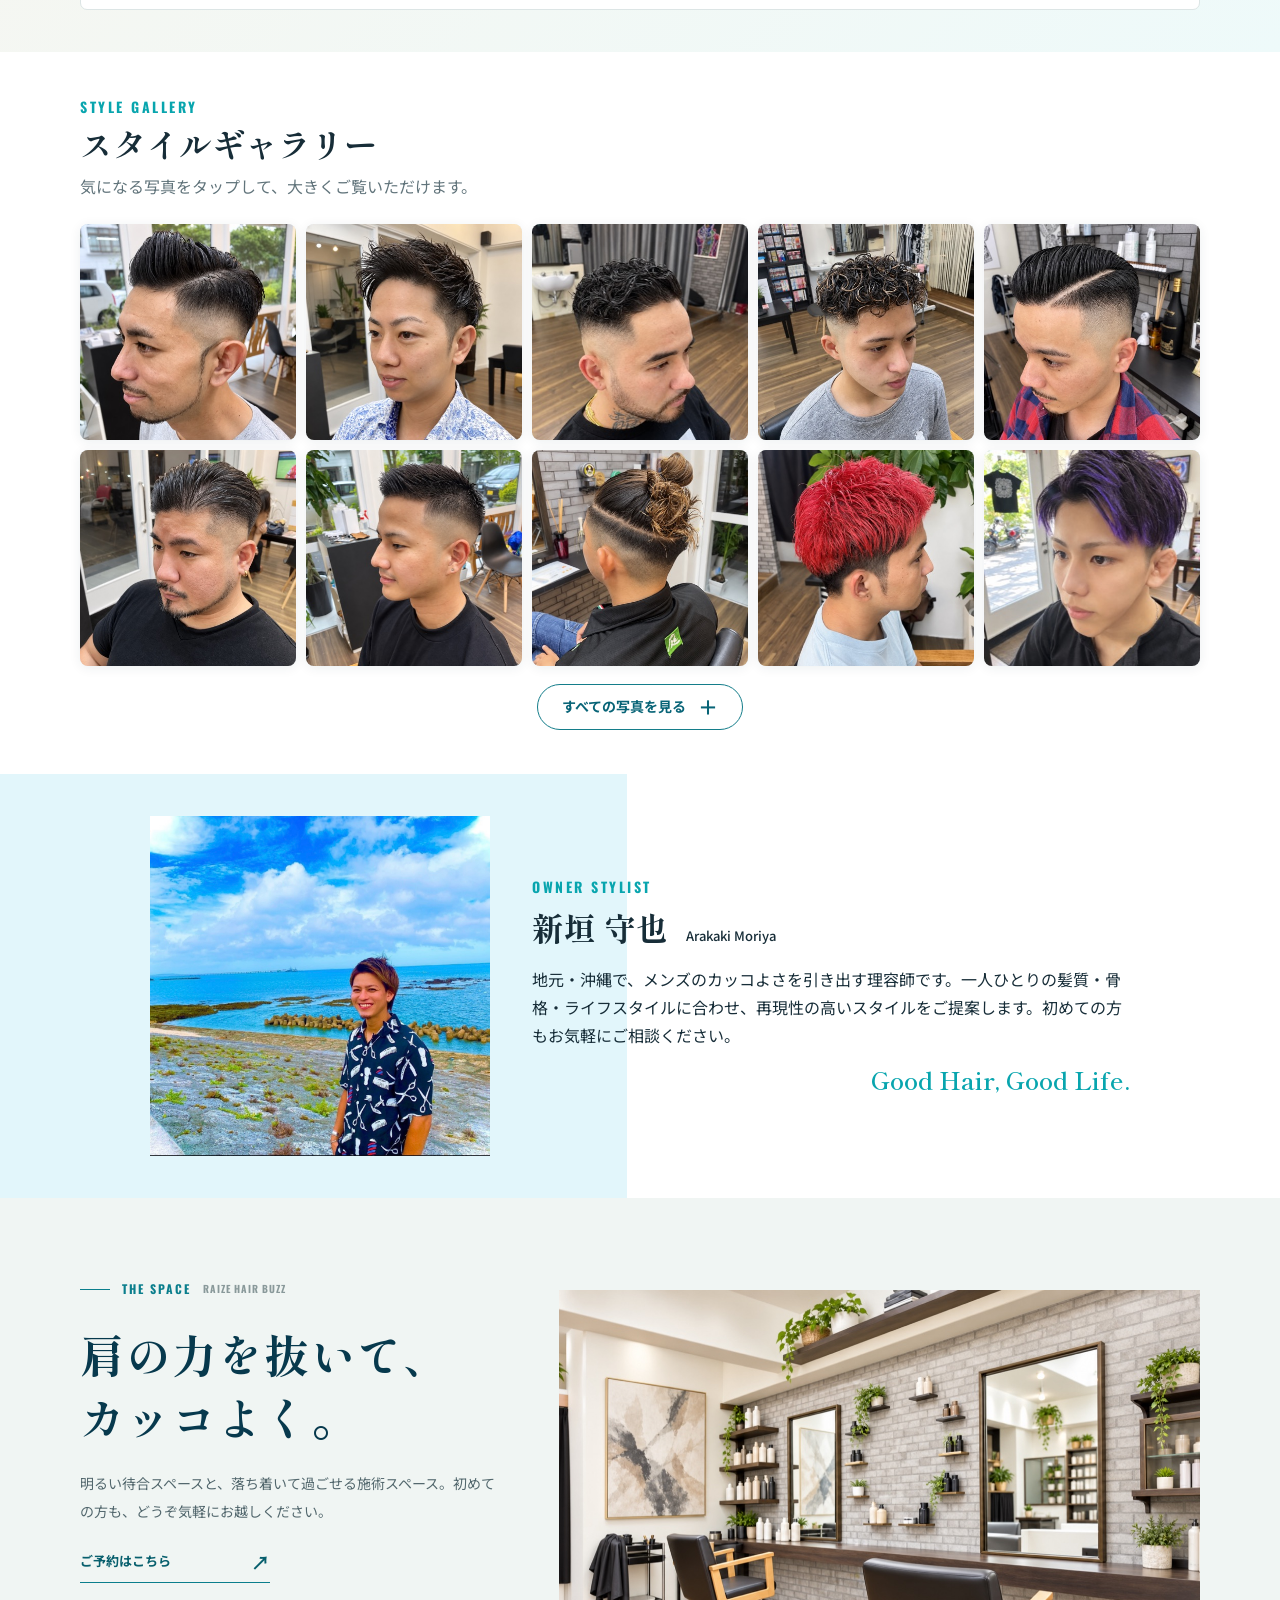
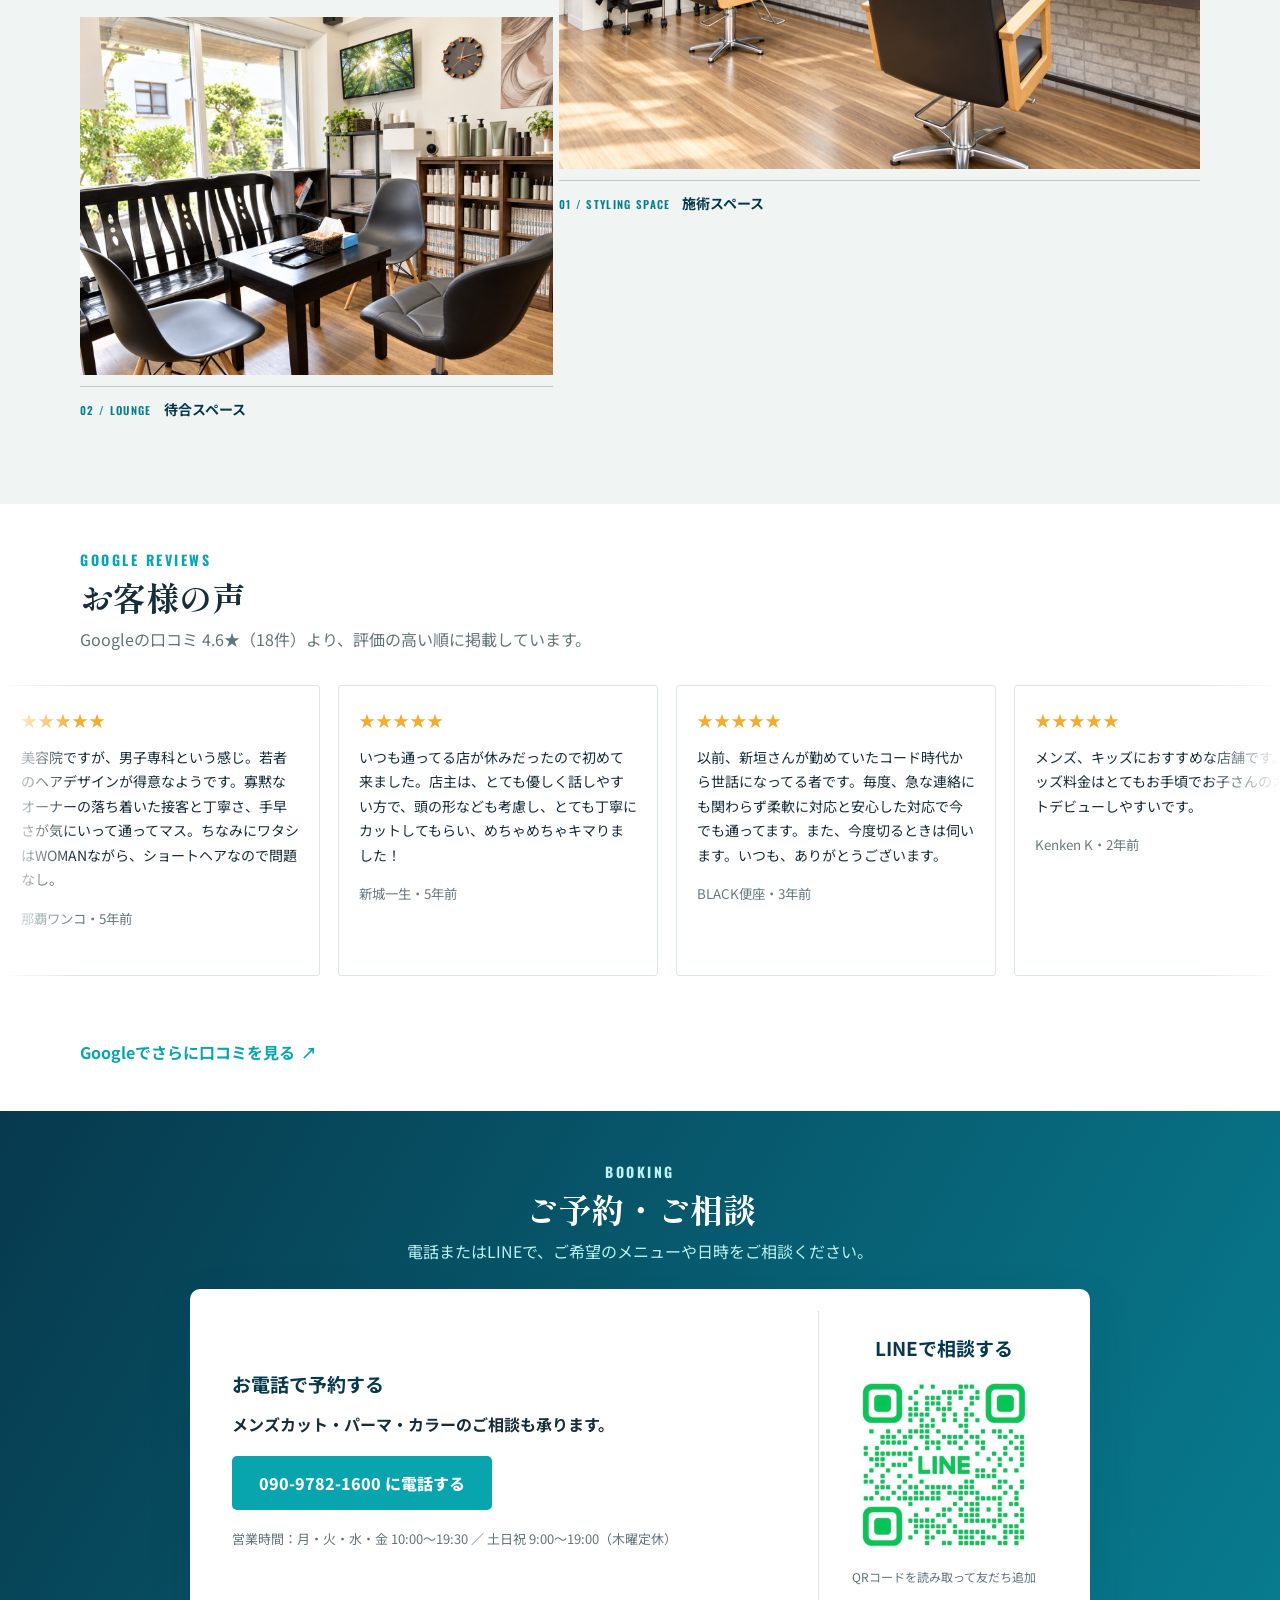
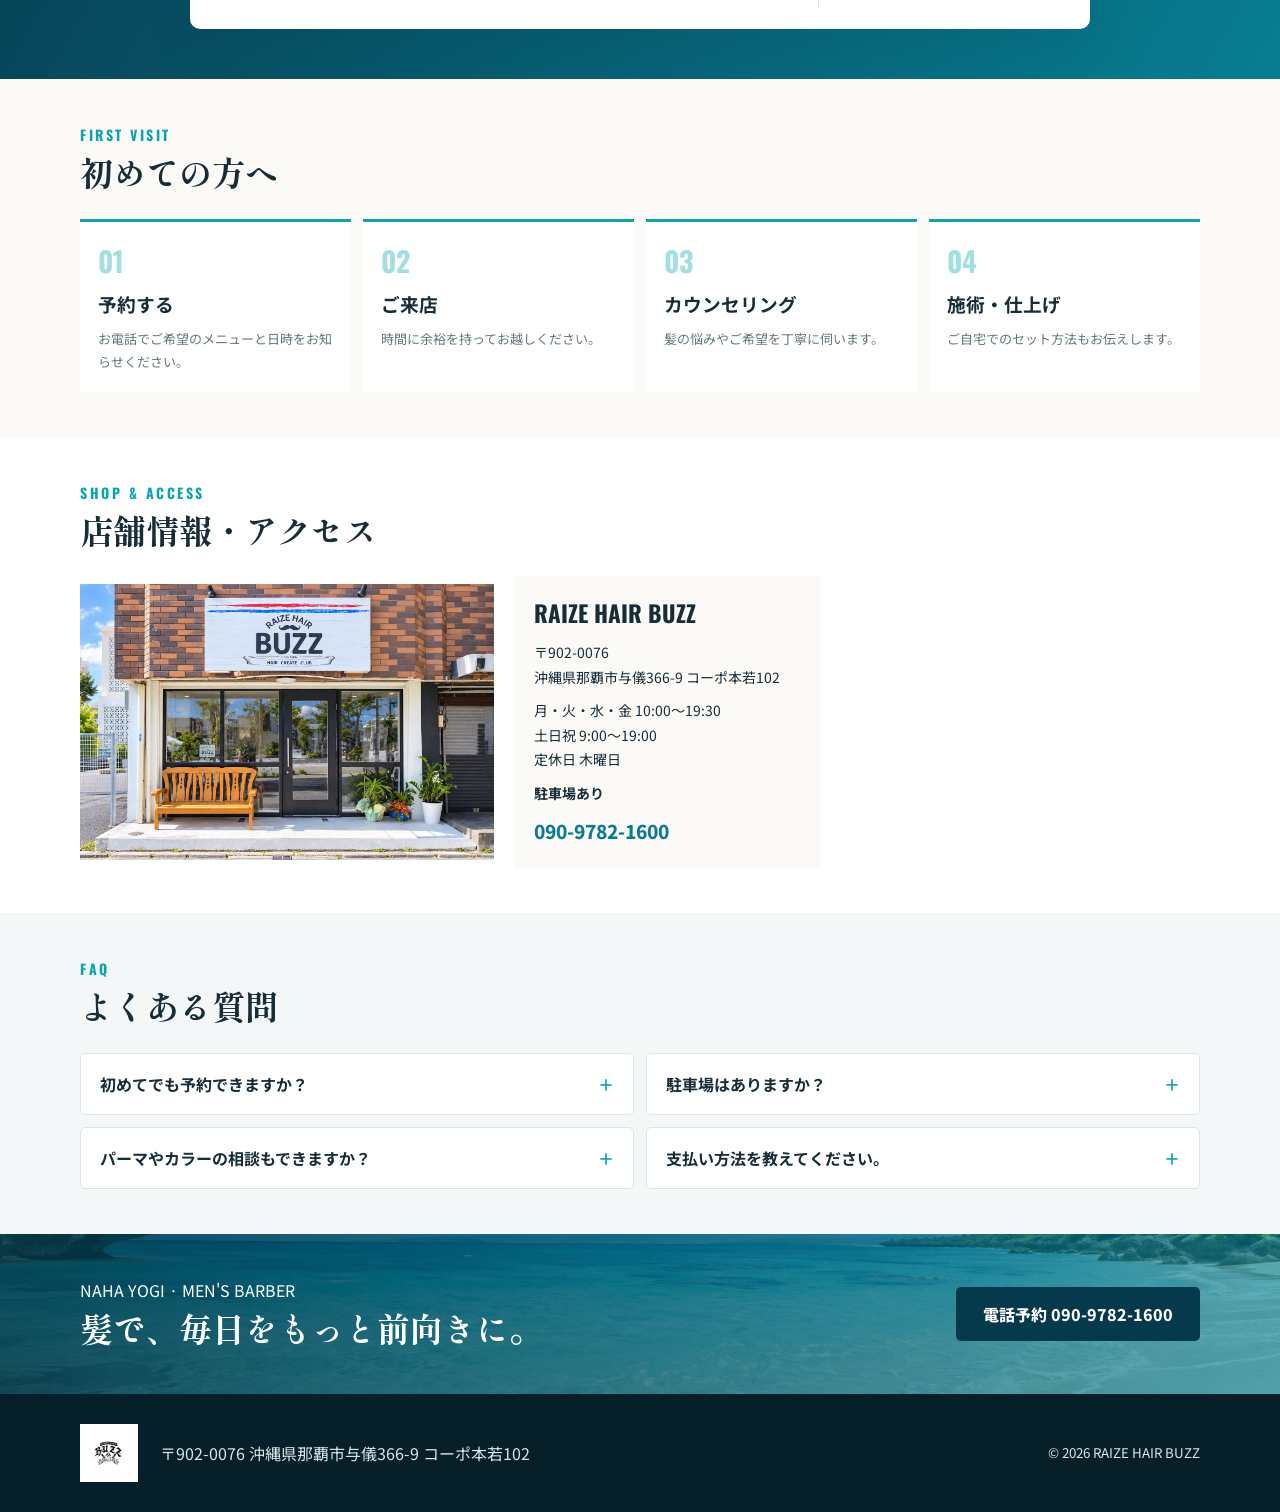
==== commit ac0693f5: "ギャラリー画像・外観写真を追加し、デザイン・レイアウトを更新 Co-Authored-By: Claude Sonnet 5 <noreply@anthropic.com>" ====
--- a/index.html
+++ b/index.html
@@ -1,326 +1,95 @@
 <!DOCTYPE html>
-<html lang="ja">
-<head>
-<meta charset="UTF-8">
-<meta name="viewport" content="width=device-width, initial-scale=1.0">
-<title>RAIZE HAIR BUZZ | 沖縄県那覇市の理容室</title>
-<meta name="description" content="沖縄県那覇市与儀の理容室 RAIZE HAIR BUZZ。モダンで洗練された空間で、上質なヘアスタイルをご提案します。">
-<link rel="icon" href="images/favicon-32.png" sizes="32x32" type="image/png">
-<link rel="icon" href="images/favicon-16.png" sizes="16x16" type="image/png">
-<link rel="icon" href="images/favicon-512.png" sizes="512x512" type="image/png">
-<link rel="apple-touch-icon" href="images/apple-touch-icon.png">
-<link rel="preconnect" href="https://fonts.googleapis.com">
-<link rel="preconnect" href="https://fonts.gstatic.com" crossorigin>
-<link href="https://fonts.googleapis.com/css2?family=Noto+Sans+JP:wght@300;400;500;700&family=Bebas+Neue&display=swap" rel="stylesheet">
-<link rel="stylesheet" href="css/style.css">
-</head>
-<body>
-
-<header class="header" id="header">
-  <div class="header__inner">
-    <a href="#top" class="logo">RAIZE HAIR <span>BUZZ</span></a>
-    <nav class="nav" id="nav">
-      <ul class="nav__list">
-        <li><a href="#concept" class="nav__link">コンセプト</a></li>
-        <li><a href="#staff" class="nav__link">スタイリスト</a></li>
-        <li><a href="#works" class="nav__link">スタイリング事例</a></li>
-        <li><a href="#menu" class="nav__link">メニュー</a></li>
-        <li><a href="#reviews" class="nav__link">お客様の声</a></li>
-        <li><a href="#access" class="nav__link">店舗情報</a></li>
-      </ul>
-    </nav>
-    <button class="menu-toggle" id="menuToggle" aria-label="メニューを開く" aria-expanded="false">
-      <span></span><span></span><span></span>
-    </button>
-  </div>
-</header>
-
+<html lang="ja"><head>
+<meta charset="UTF-8"><meta name="viewport" content="width=device-width,initial-scale=1">
+<title>那覇市与儀のメンズカット・パーマ｜RAIZE HAIR BUZZ</title>
+<meta name="description" content="那覇市与儀のメンズ理容室 RAIZE HAIR BUZZ。メンズカット・フェード・パーマ・カラーをマンツーマンでご提案。料金・スタイル写真・アクセスをご案内。駐車場あり、電話・LINEで予約受付中。">
+<meta name="theme-color" content="#07394d">
+<link rel="preload" as="image" href="images/hero-candidates/hero-03-minimal-studio-web.jpg">
+<link rel="icon" href="images/favicon-32.png"><link rel="preconnect" href="https://fonts.googleapis.com"><link rel="preconnect" href="https://fonts.gstatic.com" crossorigin>
+<link href="https://fonts.googleapis.com/css2?family=Noto+Sans+JP:wght@400;500;700;800&family=Oswald:wght@500;600;700&family=Shippori+Mincho:wght@600;700&display=swap" rel="stylesheet"><link rel="stylesheet" href="css/style.css">
+<script type="application/ld+json">{"@context":"https://schema.org","@type":"HairSalon","name":"RAIZE HAIR BUZZ","description":"那覇市与儀のメンズ理容室。メンズカット・パーマ・カラーをマンツーマンで施術。","telephone":"+81-90-9782-1600","address":{"@type":"PostalAddress","postalCode":"902-0076","addressRegion":"沖縄県","addressLocality":"那覇市","streetAddress":"与儀366-9 コーポ本若102","addressCountry":"JP"},"openingHoursSpecification":[{"@type":"OpeningHoursSpecification","dayOfWeek":["Monday","Tuesday","Wednesday","Friday"],"opens":"10:00","closes":"19:30"},{"@type":"OpeningHoursSpecification","dayOfWeek":["Saturday","Sunday"],"opens":"09:00","closes":"19:00"}],"priceRange":"¥2,200〜"}</script>
+</head><body>
+<header class="header"><div class="shell header__inner"><a class="brand" href="#top"><img src="images/concept.jpg" alt="RAIZE HAIR BUZZ"></a><nav id="nav"><a href="#reason">選ばれる理由</a><a href="#menu">メニュー</a><a href="#styles">スタイル</a><a href="#owner">オーナー</a><a href="#reviews">お客様の声</a><a href="#access">アクセス</a><a href="#faq">FAQ</a></nav><button id="menuToggle" aria-label="メニューを開く" aria-expanded="false"><span></span><span></span><span></span></button></div></header>
 <main>
-
-  <!-- ===== Hero Section ===== -->
-  <section class="hero" id="top">
-    <div class="hero__bg">
-      <!-- images/hero.jpg を配置してください（推奨サイズ: 1920x1080以上） -->
-      <img src="images/hero.jpg" alt="RAIZE HAIR BUZZ 店内の様子" class="hero__img" width="1170" height="1802" onerror="this.style.display='none'">
-    </div>
-    <div class="hero__overlay"></div>
-    <div class="hero__content">
-      <p class="hero__eyebrow">NAHA OKINAWA BARBER SHOP</p>
-      <h1 class="hero__title">RAIZE HAIR <span class="hero__title-accent">BUZZ</span></h1>
-      <p class="hero__lead">トレンドと技術で、あなたをアップデート。</p>
-      <a href="#access" class="btn btn--primary">アクセス・ご予約</a>
-    </div>
-    <div class="hero__scroll">
-      <span></span>
-      SCROLL
-    </div>
-  </section>
-
-  <!-- ===== Concept Section ===== -->
-  <section class="concept" id="concept">
-    <div class="concept__bg"></div>
-    <div class="concept__overlay"></div>
-    <div class="container">
-      <p class="section-eyebrow">CONCEPT</p>
-      <h2 class="section-title">コンセプト</h2>
-      <div class="concept__body">
-        <div class="concept__text">
-          <p>
-            2020年、沖縄那覇与儀の地に理容室BUZZは誕生しました。
-          </p>
-          <p>
-            変化の多い時代の中で、お客様一人ひとりの暮らしに寄り添い、「髪を整えることで、日々に自信と心地よさを届けること」を大切に歩んでまいりました。
-          </p>
-          <p>
-            時代とともに変わり続けるヘアスタイルや価値観。その中でも、丁寧な技術と心を込めたおもてなしは、いつの時代も変わらないものだと考えています。
-          </p>
-          <p>
-            沖縄という温かな土地で、地域の皆様に長く愛される理容室であり続けるために。<br>
-            これからも一人ひとりの魅力を引き出す技術を追求し、進化し続けてまいります。
-          </p>
-        </div>
-        <div class="concept__image reveal">
-          <!-- images/concept.jpg を配置してください -->
-          <img src="images/concept.jpg" alt="店内イメージ" onerror="this.parentElement.classList.add('img-placeholder')">
-        </div>
-      </div>
-    </div>
-  </section>
-
-  <!-- ===== Stylist Section ===== -->
-  <section class="staff" id="staff">
-    <div class="container">
-      <div class="staff__header">
-        <p class="section-eyebrow">STYLIST</p>
-        <h2 class="section-title">スタイリスト紹介</h2>
-      </div>
-
-      <div class="staff__card">
-        <div class="staff__photo reveal">
-          <!-- images/stylist-owner.jpg を配置してください -->
-          <img src="images/stylist-owner.jpg" alt="オーナースタイリスト" onerror="this.parentElement.classList.add('img-placeholder')">
-        </div>
-        <div class="staff__info">
-          <p class="staff__role">OWNER STYLIST</p>
-          <h3 class="staff__name">新垣 守也</h3>
-          <p class="staff__message">
-            お客様一人ひとりの魅力を引き出すスタイルづくりを大切にしています。<br>
-            些細なことでもお気軽にご相談ください。丁寧なカウンセリングで、なりたいイメージを一緒に形にします。
-          </p>
-        </div>
-      </div>
-    </div>
-  </section>
-
-  <!-- ===== Works / Gallery Section ===== -->
-  <section class="works" id="works">
-    <div class="container">
-      <p class="section-eyebrow">GALLERY</p>
-      <h2 class="section-title">スタイリング事例</h2>
-
-      <div class="marquee">
-        <div class="marquee__track" id="marqueeTrack">
-          <img src="images/works-1.jpg" alt="スタイリング事例1" width="1158" height="1131" onerror="this.style.display='none'">
-          <img src="images/works-2.jpg" alt="スタイリング事例2" width="1121" height="1143" onerror="this.style.display='none'">
-          <img src="images/works-3.jpg" alt="スタイリング事例3" width="1170" height="1462" onerror="this.style.display='none'">
-          <img src="images/works-4.jpg" alt="スタイリング事例4" width="1168" height="1161" onerror="this.style.display='none'">
-          <img src="images/works-5.jpg" alt="スタイリング事例5" width="1170" height="1166" onerror="this.style.display='none'">
-          <img src="images/works-6.jpg" alt="スタイリング事例6" width="1170" height="1161" onerror="this.style.display='none'">
-          <img src="images/works-7.jpg" alt="スタイリング事例7" width="1156" height="1178" onerror="this.style.display='none'">
-          <img src="images/works-8.jpg" alt="スタイリング事例8" width="1163" height="1162" onerror="this.style.display='none'">
-          <img src="images/works-9.jpg" alt="スタイリング事例9" width="1138" height="1166" onerror="this.style.display='none'">
-        </div>
-      </div>
-    </div>
-  </section>
-
-  <!-- ===== Menu Section ===== -->
-  <section class="menu" id="menu">
-    <div class="container">
-      <div class="menu__header">
-        <p class="section-eyebrow">MENU</p>
-      </div>
-
-      <div class="menu__group">
-        <h3 class="menu__category">CUT</h3>
-        <ul class="menu__list">
-          <li><span class="menu__item-name">一般</span><span class="menu__dots"></span><span class="menu__price">¥3,800</span></li>
-          <li><span class="menu__item-name">メンテナンスカット（2週間以内）</span><span class="menu__dots"></span><span class="menu__price">¥2,500</span></li>
-          <li><span class="menu__item-name">大学生</span><span class="menu__dots"></span><span class="menu__price">¥3,300</span></li>
-          <li><span class="menu__item-name">高校生</span><span class="menu__dots"></span><span class="menu__price">¥2,800</span></li>
-          <li><span class="menu__item-name">中学生以下</span><span class="menu__dots"></span><span class="menu__price">¥2,200</span></li>
-        </ul>
-      </div>
-
-      <div class="menu__group">
-        <h3 class="menu__category">PERM</h3>
-        <p class="menu__category-note">カット込</p>
-        <ul class="menu__list">
-          <li><span class="menu__item-name">デザインパーマ</span><span class="menu__dots"></span><span class="menu__price">¥8,300〜</span></li>
-          <li><span class="menu__item-name">ストレートパーマ</span><span class="menu__dots"></span><span class="menu__price">¥9,300〜</span></li>
-          <li><span class="menu__item-name">特殊パーマ</span><span class="menu__dots"></span><span class="menu__price">¥11,000〜</span></li>
-        </ul>
-      </div>
-
-      <div class="menu__group">
-        <h3 class="menu__category">COLOR</h3>
-        <ul class="menu__list">
-          <li><span class="menu__item-name">カラー</span><span class="menu__dots"></span><span class="menu__price">¥5,000</span></li>
-          <li><span class="menu__item-name">ブリーチ</span><span class="menu__dots"></span><span class="menu__price">¥6,600</span></li>
-          <li><span class="menu__item-name">メッシュ</span><span class="menu__dots"></span><span class="menu__price">¥7,500</span></li>
-          <li><span class="menu__item-name">ブローリフト</span><span class="menu__dots"></span><span class="menu__price">¥6,900</span></li>
-          <li><span class="menu__item-name">女性限定リタッチ</span><span class="menu__dots"></span><span class="menu__price">¥2,700</span></li>
-        </ul>
-      </div>
-
-      <p class="menu__note">【予約制】価格は全て税込です。詳細はお気軽にお問い合わせください。</p>
-    </div>
-  </section>
-
-  <!-- ===== Google Reviews Section ===== -->
-  <section class="reviews" id="reviews">
-    <div class="container">
-      <p class="section-eyebrow">GOOGLE REVIEWS</p>
-      <h2 class="section-title">お客様の声</h2>
-
-      <div class="reviews__grid">
-        <article class="review-card">
-          <div class="review-card__head">
-            <div class="review-card__avatar">A</div>
-            <div>
-              <p class="review-card__name">お客様 A</p>
-              <p class="review-card__stars">★★★★★</p>
-            </div>
-          </div>
-          <p class="review-card__body">
-            丁寧なカウンセリングで理想通りの仕上がりでした。店内の雰囲気もとても落ち着いていて居心地が良かったです。
-          </p>
-        </article>
-
-        <article class="review-card">
-          <div class="review-card__head">
-            <div class="review-card__avatar">B</div>
-            <div>
-              <p class="review-card__name">お客様 B</p>
-              <p class="review-card__stars">★★★★★</p>
-            </div>
-          </div>
-          <p class="review-card__body">
-            技術力が高く、細部までこだわってくれます。清潔感のある空間で毎回リラックスできます。
-          </p>
-        </article>
-
-        <article class="review-card">
-          <div class="review-card__head">
-            <div class="review-card__avatar">C</div>
-            <div>
-              <p class="review-card__name">お客様 C</p>
-              <p class="review-card__stars">★★★★★</p>
-            </div>
-          </div>
-          <p class="review-card__body">
-            スタッフの方の対応が丁寧で、初めてでも安心して任せられました。おすすめの理容室です。
-          </p>
-        </article>
-      </div>
-
-      <div class="reviews__cta">
-        <a href="https://www.google.com/maps/place/RAIZE+HAIR+BUZZ+MEN'S+%E3%83%A9%E3%82%A4%E3%82%BA%E3%83%98%E3%82%A2%E3%83%BC%E3%83%90%E3%82%BA%E3%83%A1%E3%83%B3%E3%82%BA/@26.2016903,127.6942511,17z/data=!4m8!3m7!1s0x34e569e1d0c1af65:0x163aefb13c9580d5!8m2!3d26.2016903!4d127.6942511!9m1!1b1!16s%2Fg%2F11lfcjhdbb" target="_blank" rel="noopener" class="btn btn--outline">Googleで口コミを見る</a>
-      </div>
-    </div>
-  </section>
-
-  <!-- ===== Store Info / Access Section ===== -->
-  <section class="access" id="access">
-    <div class="container">
-      <p class="section-eyebrow">ACCESS</p>
-      <h2 class="section-title">店舗情報</h2>
-
-      <div class="access__exterior">
-        <!-- images/exterior.jpg を配置してください -->
-        <img src="images/exterior.jpg" alt="RAIZE HAIR BUZZ 外観" width="1000" height="566" onerror="this.parentElement.style.display='none'">
-      </div>
-
-      <div class="access__body">
-        <div class="access__map">
-          <iframe
-            src="https://maps.google.com/maps?q=26.2016903,127.6942511&z=17&output=embed"
-            width="100%" height="100%" style="border:0;" allowfullscreen="" loading="lazy"
-            referrerpolicy="no-referrer-when-downgrade" title="RAIZE HAIR BUZZ 地図">
-          </iframe>
-        </div>
-        <div class="access__info">
-          <table class="info-table">
-            <tbody>
-              <tr>
-                <th>店名</th>
-                <td>RAIZE HAIR BUZZ</td>
-              </tr>
-              <tr>
-                <th>住所</th>
-                <td>〒902-0076<br>沖縄県那覇市与儀366-9 コーポ本若102</td>
-              </tr>
-              <tr>
-                <th>営業時間</th>
-                <td>
-                  月〜金　10:00〜19:30<br>
-                  土日祝　9:00〜19:00
-                </td>
-              </tr>
-              <tr>
-                <th>定休日</th>
-                <td>木曜日</td>
-              </tr>
-              <tr>
-                <th>電話番号</th>
-                <td><a href="tel:09097821600">090-9782-1600</a></td>
-              </tr>
-              <tr>
-                <th>駐車場</th>
-                <td>あり</td>
-              </tr>
-              <tr>
-                <th>こだわり条件</th>
-                <td>
-                  <ul class="feature-tags">
-                    <li>4席以下の小型サロン</li>
-                    <li>駐車場あり</li>
-                    <li>店頭でのカード支払いOK</li>
-                    <li>男性スタッフが多い</li>
-                    <li>禁煙</li>
-                    <li>ドリンクサービスあり</li>
-                    <li>漫画が充実</li>
-                  </ul>
-                </td>
-              </tr>
-            </tbody>
-          </table>
-
-          <div class="line-card">
-            <div class="line-card__qr">
-              <!-- images/line-qr.jpg を配置してください -->
-              <img src="images/line-qr.jpg" alt="LINE公式アカウント QRコード" width="1170" height="1157" onerror="this.parentElement.classList.add('img-placeholder')">
-            </div>
-            <div class="line-card__text">
-              <p class="line-card__label">LINE公式アカウント</p>
-              <p class="line-card__desc">友だち追加で、気軽にご相談・ご予約いただけます。</p>
-            </div>
-          </div>
-        </div>
-      </div>
-    </div>
-  </section>
-
-</main>
-
-<footer class="footer">
-  <div class="container footer__inner">
-    <p class="footer__logo">RAIZE HAIR <span>BUZZ</span></p>
-    <p class="footer__address">〒902-0076 沖縄県那覇市与儀366-9 コーポ本若102</p>
-    <p class="footer__copy">&copy; 2026 RAIZE HAIR BUZZ. All Rights Reserved.</p>
-  </div>
-</footer>
-
-<script src="js/main.js"></script>
-</body>
-</html>
+<section class="hero" id="top"><img class="hero__img" src="images/hero-candidates/hero-03-minimal-studio-web.jpg" alt="RAIZE HAIR BUZZのオーナースタイリスト新垣守也" width="1774" height="887" fetchpriority="high"><div class="hero__shade"></div><div class="shell hero__content"><p class="kicker">NAHA YOGI · MEN'S BARBER</p><h1><span>RAIZE HAIR BUZZ</span>那覇市与儀の<br>メンズ理容室</h1><p>髪で、もっと前向きな毎日を。</p><div class="actions"><a class="button phone" href="tel:09097821600">電話で予約する</a><a class="button ghost" href="#menu">料金・メニューを見る</a></div></div></section>
+<section class="reason" id="reason"><div class="shell"><div class="heading left"><p>WHY BUZZ?</p><h2>選ばれる4つの理由</h2></div><div class="reason-grid"><article><b>01</b><i>✂</i><h3>メンズ特化の技術力</h3><p>フェード・パーマ・カラーまで男性のカッコいいを追求。</p></article><article><b>02</b><i>⌖</i><h3>那覇市与儀で通いやすい</h3><p>駐車場あり。仕事帰りや休日にも便利です。</p></article><article><b>03</b><i>▣</i><h3>マンツーマン施術</h3><p>最初から最後まで丁寧に担当します。</p></article><article><b>04</b><i>♡</i><h3>地域に愛される空間</h3><p>自然体で過ごせるアットホームな理容室。</p></article></div></div></section>
+<section class="menu" id="menu"><div class="shell"><div class="heading left menu-heading"><p>MENU</p><h2>料金・メニュー</h2><span>料金は税込／ロング料金なし。内容によって変動するメニューはご予約時にご確認ください。</span></div><div class="menu-grid"><article><i>✂</i><small>MEN'S CUT</small><h3>カット</h3><strong>¥3,800</strong><p>シャンプー・眉剃り込み</p></article><article><i>≋</i><small>CUT + PERM</small><h3>カット＋パーマ＋シャンプー</h3><strong>¥9,800〜</strong><p>スタイルや細かさにより料金が変動</p></article><article><i>▰</i><small>HAIR COLOR</small><h3>カラー</h3><strong>¥5,000〜</strong><p>ブリーチを使わないカラー・白髪染め</p></article></div>
+<details class="menu-detail"><summary>通常メニュー全17件を見る <span aria-hidden="true">＋</span></summary><div class="menu-detail__content">
+<div class="menu-price-group"><h3>組み合わせメニュー</h3><ul>
+<li><span>カット＋カラー＋シャンプー<small>白髪染めを含む</small></span><strong>¥8,800〜</strong></li>
+<li><span>カット＋パーマ＋シャンプー<small>スタイル・細かさにより変動</small></span><strong>¥9,800〜</strong></li>
+<li><span>カット＋ハリガネパーマ<small>スタイル・細かさにより変動</small></span><strong>¥18,000〜</strong></li>
+<li><span>カット＋アイロンパーマ<small>濡れパンなど</small></span><strong>¥10,000〜</strong></li>
+<li><span>カット＋ダブルカラー＋シャンプー<small>ブリーチ＋カラー。髪の長さにより変動</small></span><strong>¥15,400〜</strong></li>
+</ul></div>
+<div class="menu-price-group"><h3>カット</h3><ul>
+<li><span>カット<small>シャンプー・眉剃り込み</small></span><strong>¥3,800</strong></li>
+<li><span>大学・専門学生カット<small>シャンプー・眉剃り込み</small></span><strong>¥3,300</strong></li>
+<li><span>高校生カット<small>シャンプー・眉剃り込み</small></span><strong>¥2,800</strong></li>
+<li><span>中学生カット<small>シャンプー・眉剃り込み</small></span><strong>¥2,200</strong></li>
+<li><span>小学生カット<small>シャンプー・眉剃り込み</small></span><strong>¥2,200</strong></li>
+<li><span>小学生以下カット<small>シャンプー込み</small></span><strong>¥2,200</strong></li>
+<li><span>メンテナンスカット<small>当店での前回カットから2週間以内</small></span><strong>¥2,500</strong></li>
+</ul></div>
+<div class="menu-price-group"><h3>カラー</h3><ul>
+<li><span>カラー<small>ブリーチなし・白髪染めを含む</small></span><strong>¥5,000〜</strong></li>
+<li><span>ブリーチ</span><strong>¥6,600〜</strong></li>
+<li><span>メッシュ</span><strong>¥7,500〜</strong></li>
+</ul></div>
+<div class="menu-price-group"><h3>ヘッドスパ・その他</h3><ul>
+<li><span>ショートヘッドスパ<small>カットとセット ¥1,100／単品 ¥2,200</small></span><strong>¥1,100〜</strong></li>
+<li><span>鼻毛ワックス<small>カットとセット ¥500／単品 ¥1,000</small></span><strong>¥500〜</strong></li>
+</ul></div></div></details>
+<details class="menu-detail menu-detail--offers"><summary>条件付き料金・セットメニュー全10件を見る <span aria-hidden="true">＋</span></summary><div class="menu-detail__content"><p class="menu-detail__note">対象者・来店条件があります。直接予約での適用可否を含め、予約時にご確認ください。</p><div class="menu-price-group"><ul>
+<li><span>カット＋ハリウッドブロウリフト<small>全員／通常 ¥10,700</small></span><strong>¥9,300</strong></li>
+<li><span>イージーパンク<small>全員／カット＋ブリーチ1回＋イージーパーマ、通常 ¥16,600</small></span><strong>¥16,000</strong></li>
+<li><span>メンテナンスカット<small>再来／当店での前回カットから2週間以内</small></span><strong>¥2,500</strong></li>
+<li><span>カット＋鼻毛ワックス<small>全員／通常 ¥4,900</small></span><strong>¥4,300</strong></li>
+<li><span>カット＋鼻毛ワックス＋ショートスパ<small>全員・男性限定／通常 ¥7,000</small></span><strong>¥5,400</strong></li>
+<li><span>カット＋メッシュ<small>全員・男性限定／通常 ¥11,300</small></span><strong>¥10,300</strong></li>
+<li><span>学割U24 高校生カット<small>新規・学生限定／通常 ¥2,800</small></span><strong>¥2,500</strong></li>
+<li><span>学割U24 大学・専門学生カット<small>新規・学生限定／通常 ¥3,300</small></span><strong>¥3,000</strong></li>
+<li><span>デザインカット<small>全員／シャンプー・眉剃り込み</small></span><strong>¥3,800</strong></li>
+<li><span>カット＋パーマ＋ショートヘッドスパ<small>新規／通常 ¥11,700。パーマの細かさで変動</small></span><strong>¥10,100</strong></li>
+</ul></div></div></details></div></section>
+<section class="styles" id="styles"><div class="shell"><div class="heading left"><p>STYLE GALLERY</p><h2>スタイルギャラリー</h2><span>気になる写真をタップして、大きくご覧いただけます。</span></div>
+<div class="style-grid" id="styleGrid" aria-label="ヘアスタイル写真一覧">
+<button class="style-thumb" type="button" data-full="images/gallery/works-1.png" aria-label="写真1を拡大"><img src="images/gallery/works-1-thumb.jpg" alt="サイドを短く整え、トップを後ろに流したメンズヘア" loading="lazy" width="420" height="420"></button>
+<button class="style-thumb" type="button" data-full="images/gallery/works-2.png" aria-label="写真2を拡大"><img src="images/gallery/works-2-thumb.jpg" alt="トップに動きをつけた短めのメンズヘア" loading="lazy" width="420" height="420"></button>
+<button class="style-thumb" type="button" data-full="images/gallery/works-3.png" aria-label="写真3を拡大"><img src="images/gallery/works-3-thumb.jpg" alt="短いサイドと細かなカールを組み合わせたメンズヘア" loading="lazy" width="420" height="420"></button>
+<button class="style-thumb" type="button" data-full="images/gallery/works-4.png" aria-label="写真4を拡大"><img src="images/gallery/works-4-thumb.jpg" alt="立体的なカールと短いサイドのメンズヘア" loading="lazy" width="420" height="420"></button>
+<button class="style-thumb" type="button" data-full="images/gallery/works-5.png" aria-label="写真5を拡大"><img src="images/gallery/works-5-thumb.jpg" alt="分け目をつけて後ろに流したメンズヘア" loading="lazy" width="420" height="420"></button>
+<button class="style-thumb" type="button" data-full="images/gallery/works-6.png" aria-label="写真6を拡大"><img src="images/gallery/works-6-thumb.jpg" alt="トップをすっきり後ろへ流したメンズヘア" loading="lazy" width="420" height="420"></button>
+<button class="style-thumb" type="button" data-full="images/gallery/works-7.png" aria-label="写真7を拡大"><img src="images/gallery/works-7-thumb.jpg" alt="サイドと襟足を短く整えたメンズショート" loading="lazy" width="420" height="420"></button>
+<button class="style-thumb" type="button" data-full="images/gallery/works-8.png" aria-label="写真8を拡大"><img src="images/gallery/works-8-thumb.jpg" alt="長い髪を後ろでまとめたメンズヘアの後ろ姿" loading="lazy" width="420" height="420"></button>
+<button class="style-thumb" type="button" data-full="images/gallery/works-9.png" aria-label="写真9を拡大"><img src="images/gallery/works-9-thumb.jpg" alt="鮮やかな赤い髪色のメンズヘア" loading="lazy" width="420" height="420"></button>
+<button class="style-thumb" type="button" data-full="images/gallery/IMG_0950.png" aria-label="写真10を拡大"><img src="images/gallery/IMG_0950-thumb.jpg" alt="紫の髪色を取り入れた短めのメンズヘア" loading="lazy" width="420" height="420"></button>
+<button class="style-thumb" type="button" data-full="images/gallery/IMG_0951.png" aria-label="写真11を拡大"><img src="images/gallery/IMG_0951-thumb.jpg" alt="明るい毛束を加えた動きのあるメンズヘア" loading="lazy" width="420" height="420"></button>
+<button class="style-thumb" type="button" data-full="images/gallery/IMG_0952.png" aria-label="写真12を拡大"><img src="images/gallery/IMG_0952-thumb.jpg" alt="明るい毛束が映えるメンズヘアの横顔" loading="lazy" width="420" height="420"></button>
+<button class="style-thumb" type="button" data-full="images/gallery/IMG_0953.png" aria-label="写真13を拡大"><img src="images/gallery/IMG_0953-thumb.jpg" alt="明るい毛束と柔らかな動きのあるメンズヘア" loading="lazy" width="420" height="420"></button>
+<button class="style-thumb" type="button" data-full="images/gallery/IMG_0961.png" aria-label="写真14を拡大"><img src="images/gallery/IMG_0961-thumb.jpg" alt="サイドから襟足まで短く整えたメンズヘア" loading="lazy" width="420" height="420"></button>
+<button class="style-thumb" type="button" data-full="images/gallery/IMG_0962.png" aria-label="写真15を拡大"><img src="images/gallery/IMG_0962-thumb.jpg" alt="短いサイドと立ち上げたトップのメンズヘア" loading="lazy" width="420" height="420"></button>
+</div><button class="style-more" id="styleMore" type="button" aria-expanded="false" aria-controls="styleGrid">すべての写真を見る <span aria-hidden="true">＋</span></button></div></section>
+<dialog class="style-lightbox" id="styleLightbox" aria-label="スタイル写真を拡大表示"><div class="style-lightbox__inner"><button class="style-lightbox__close" type="button" aria-label="閉じる">×</button><button class="style-lightbox__prev" type="button" aria-label="前の写真">‹</button><img id="styleLightboxImage" src="" alt="拡大した施術スタイル写真"><button class="style-lightbox__next" type="button" aria-label="次の写真">›</button><p id="styleLightboxCount" aria-live="polite"></p></div></dialog>
+<section class="owner" id="owner"><div class="shell owner-grid"><img src="images/stylist-owner.jpg" alt="新垣守也"><div><p class="kicker">OWNER STYLIST</p><h2>新垣 守也 <small>Arakaki Moriya</small></h2><p>地元・沖縄で、メンズのカッコよさを引き出す理容師です。一人ひとりの髪質・骨格・ライフスタイルに合わせ、再現性の高いスタイルをご提案します。初めての方もお気軽にご相談ください。</p><em>Good Hair, Good Life.</em></div></div></section>
+<section class="interior" id="interior"><div class="shell interior__layout"><div class="interior__intro"><p class="interior__eyebrow">THE SPACE <span>RAIZE HAIR BUZZ</span></p><h2>肩の力を抜いて、<br>カッコよく。</h2><p>明るい待合スペースと、落ち着いて過ごせる施術スペース。初めての方も、どうぞ気軽にお越しください。</p><a href="#booking">ご予約はこちら <span aria-hidden="true">↗</span></a></div><figure class="interior__main"><img src="images/interior-variations/styling-01-bright-web.jpg" alt="明るい施術スペースの店内イメージ" width="1400" height="939" loading="lazy"><figcaption><span>01 / STYLING SPACE</span>施術スペース</figcaption></figure><figure class="interior__detail"><img src="images/interior-variations/waiting-01-bright-web.jpg" alt="窓から光が入る待合スペースの店内イメージ" width="1400" height="1065" loading="lazy"><figcaption><span>02 / LOUNGE</span>待合スペース</figcaption></figure></div></section>
+<section class="reviews" id="reviews"><div class="shell"><div class="heading left"><p>GOOGLE REVIEWS</p><h2>お客様の声</h2><span>Googleの口コミ 4.6★（18件）より、評価の高い順に掲載しています。</span></div></div>
+<div class="review-marquee"><div class="review-track">
+<article><b>★★★★★</b><p>美容院ですが、男子専科という感じ。若者のヘアデザインが得意なようです。寡黙なオーナーの落ち着いた接客と丁寧さ、手早さが気にいって通ってマス。ちなみにワタシはWOMANながら、ショートヘアなので問題なし。</p><small>那覇ワンコ・5年前</small></article>
+<article><b>★★★★★</b><p>いつも通ってる店が休みだったので初めて来ました。店主は、とても優しく話しやすい方で、頭の形なども考慮し、とても丁寧にカットしてもらい、めちゃめちゃキマりました！</p><small>新城一生・5年前</small></article>
+<article><b>★★★★★</b><p>以前、新垣さんが勤めていたコード時代から世話になってる者です。毎度、急な連絡にも関わらず柔軟に対応と安心した対応で今でも通ってます。また、今度切るときは伺います。いつも、ありがとうございます。</p><small>BLACK便座・3年前</small></article>
+<article><b>★★★★★</b><p>メンズ、キッズにおすすめな店舗です。キッズ料金はとてもお手頃でお子さんのカットデビューしやすいです。</p><small>Kenken K・2年前</small></article>
+<article><b>★★★★☆</b><p>初めての利用で、Googleマップでナビをして来ましたが、違うお店に到着したので、お店に電話をしましたら、親切に外まで来てくださったので、すぐ見つける事が出来ました！大久保さんにフェードカットにしてもらいカット技術も良く、また切ってもらいたいと思いました。</p><small>佐藤和貴・2年前</small></article>
+<article aria-hidden="true"><b>★★★★★</b><p>美容院ですが、男子専科という感じ。若者のヘアデザインが得意なようです。寡黙なオーナーの落ち着いた接客と丁寧さ、手早さが気にいって通ってマス。ちなみにワタシはWOMANながら、ショートヘアなので問題なし。</p><small>那覇ワンコ・5年前</small></article>
+<article aria-hidden="true"><b>★★★★★</b><p>いつも通ってる店が休みだったので初めて来ました。店主は、とても優しく話しやすい方で、頭の形なども考慮し、とても丁寧にカットしてもらい、めちゃめちゃキマりました！</p><small>新城一生・5年前</small></article>
+<article aria-hidden="true"><b>★★★★★</b><p>以前、新垣さんが勤めていたコード時代から世話になってる者です。毎度、急な連絡にも関わらず柔軟に対応と安心した対応で今でも通ってます。また、今度切るときは伺います。いつも、ありがとうございます。</p><small>BLACK便座・3年前</small></article>
+<article aria-hidden="true"><b>★★★★★</b><p>メンズ、キッズにおすすめな店舗です。キッズ料金はとてもお手頃でお子さんのカットデビューしやすいです。</p><small>Kenken K・2年前</small></article>
+<article aria-hidden="true"><b>★★★★☆</b><p>初めての利用で、Googleマップでナビをして来ましたが、違うお店に到着したので、お店に電話をしましたら、親切に外まで来てくださったので、すぐ見つける事が出来ました！大久保さんにフェードカットにしてもらいカット技術も良く、また切ってもらいたいと思いました。</p><small>佐藤和貴・2年前</small></article>
+</div></div>
+<div class="shell"><a class="review-more" href="https://www.google.com/maps?cid=1601856161988313301" target="_blank" rel="noopener">Googleでさらに口コミを見る <span aria-hidden="true">↗</span></a></div></section>
+<section class="booking" id="booking"><div class="shell"><div class="heading"><p>BOOKING</p><h2>ご予約・ご相談</h2><span>電話またはLINEで、ご希望のメニューや日時をご相談ください。</span></div><div class="booking-box"><div class="booking-box__contact"><div class="booking-box__phone"><h3>お電話で予約する</h3><p class="booking-box__lead">メンズカット・パーマ・カラーのご相談も承ります。</p><a class="button primary" href="tel:09097821600">090-9782-1600 に電話する</a><p class="booking-box__hours">営業時間：月・火・水・金 10:00〜19:30 ／ 土日祝 9:00〜19:00（木曜定休）</p></div><div class="booking-box__line"><h3>LINEで相談する</h3><img src="images/line-qr.jpg" alt="RAIZE HAIR BUZZのLINE公式アカウントを追加するQRコード" width="1170" height="1157" loading="lazy"><p>QRコードを読み取って友だち追加</p></div></div></div></div></section>
+<section class="first"><div class="shell"><div class="heading left"><p>FIRST VISIT</p><h2>初めての方へ</h2></div><div class="flow-grid"><article><b>01</b><h3>予約する</h3><p>お電話でご希望のメニューと日時をお知らせください。</p></article><article><b>02</b><h3>ご来店</h3><p>時間に余裕を持ってお越しください。</p></article><article><b>03</b><h3>カウンセリング</h3><p>髪の悩みやご希望を丁寧に伺います。</p></article><article><b>04</b><h3>施術・仕上げ</h3><p>ご自宅でのセット方法もお伝えします。</p></article></div></div></section>
+<section class="access" id="access"><div class="shell"><div class="heading left"><p>SHOP & ACCESS</p><h2>店舗情報・アクセス</h2></div><div class="access-grid"><img src="images/exterior-complete-web.jpg" alt="看板と入口を含む那覇市与儀の理容室 RAIZE HAIR BUZZ の店舗外観" width="1536" height="1024" loading="lazy"><div><h3>RAIZE HAIR BUZZ</h3><p>〒902-0076<br>沖縄県那覇市与儀366-9 コーポ本若102</p><p>月・火・水・金 10:00〜19:30<br>土日祝 9:00〜19:00<br>定休日 木曜日</p><p><b>駐車場あり</b></p><a href="tel:09097821600">090-9782-1600</a></div><iframe src="https://maps.google.com/maps?q=26.2016903,127.6942511&z=17&output=embed" loading="lazy" title="店舗地図"></iframe></div></div></section>
+<section class="faq" id="faq"><div class="shell"><div class="heading left"><p>FAQ</p><h2>よくある質問</h2></div><div class="faq-grid"><details><summary>初めてでも予約できますか？</summary><p>もちろんです。カウンセリングからご提案します。</p></details><details><summary>駐車場はありますか？</summary><p>店舗前に駐車スペースがあります。</p></details><details><summary>パーマやカラーの相談もできますか？</summary><p>髪の状態を確認し、最適な施術をご案内します。</p></details><details><summary>支払い方法を教えてください。</summary><p>店頭でカード決済をご利用いただけます。</p></details></div></div></section>
+<section class="final" id="line"><div class="shell"><div><p>NAHA YOGI · MEN'S BARBER</p><h2>髪で、毎日をもっと前向きに。</h2></div><div class="actions"><a class="button phone" href="tel:09097821600">電話予約 090-9782-1600</a></div></div></section>
+</main><footer><div class="shell"><img src="images/concept.jpg" alt="RAIZE HAIR BUZZ"><p>〒902-0076 沖縄県那覇市与儀366-9 コーポ本若102</p><small>© 2026 RAIZE HAIR BUZZ</small></div></footer><script src="js/main.js"></script></body></html>
--- a/css/style.css
+++ b/css/style.css
@@ -1,1014 +1,196 @@
-/* ==========================================================================
-   RAIZE HAIR BUZZ - Base
-   ========================================================================== */
-:root {
-  --color-tiffany: #81D8CE;
-  --color-tiffany-dark: #4FB8AC;
-  --color-tiffany-deep: #2E8B80;
-  --color-white: #FFFFFF;
-  --color-gray-50: #F7F8F8;
-  --color-gray-100: #EDEFEF;
-  --color-gray-300: #C9CDCD;
-  --color-gray-600: #454B4C;
-  --color-gray-800: #333838;
-  --color-black: #1B1F1F;
+:root{--teal:#08a5ae;--blue:#087d91;--navy:#07394d;--ink:#172d38;--cream:#f8f5ee;--sky:#e6f7fa;--white:#fff;--line:#d8e4e6;--shadow:0 16px 45px rgba(5,55,70,.12);--shell:1180px}*{box-sizing:border-box;margin:0;padding:0}html{scroll-behavior:smooth;scroll-padding-top:72px}body{font-family:"Noto Sans JP",sans-serif;color:var(--ink);background:var(--cream);line-height:1.75}img{display:block;max-width:100%}a{text-decoration:none;color:inherit}.shell{width:min(calc(100% - 40px),var(--shell));margin:auto}.header{height:72px;background:rgba(255,255,255,.96);position:sticky;top:0;z-index:30;border-bottom:1px solid rgba(8,125,145,.12);backdrop-filter:blur(12px)}.header__inner{height:100%;display:flex;align-items:center;gap:28px}.brand img{width:62px;height:62px;object-fit:contain}.header nav{display:flex;gap:24px;margin-left:auto;font-size:13px;font-weight:700}.header nav a:hover{color:var(--teal)}.header-book{background:var(--teal);color:#fff;padding:12px 20px;border-radius:5px;font-weight:800}#menuToggle{display:none;background:none;border:0;width:38px}#menuToggle span{display:block;height:2px;background:var(--ink);margin:7px}
+.hero{height:min(700px,calc(100svh - 72px));min-height:560px;position:relative;overflow:hidden;background:#ddd}.hero__img{width:100%;height:100%;object-fit:cover}.hero__shade{position:absolute;inset:0;background:linear-gradient(90deg,rgba(255,255,255,.97),rgba(255,255,255,.78) 35%,rgba(255,255,255,.06) 63%)}.hero__content{position:absolute;inset:0;display:flex;flex-direction:column;align-items:flex-start;justify-content:center}.kicker,.heading>p{font:700 14px Oswald,sans-serif;letter-spacing:.18em;color:var(--teal)}.hero h1{font:700 clamp(38px,5vw,68px)/1.27 "Shippori Mincho",serif;margin:14px 0}.hero h1 span{display:block;font:700 .46em Oswald,sans-serif;letter-spacing:.08em;color:var(--navy)}.hero__content>p:not(.kicker){font-size:20px;font-weight:700;margin-bottom:28px}.actions{display:flex;gap:12px;flex-wrap:wrap}.button{display:inline-flex;min-height:54px;padding:0 27px;align-items:center;justify-content:center;border-radius:5px;font-weight:800;transition:.2s}.button:hover{transform:translateY(-2px)}.primary{background:var(--teal);color:#fff}.phone{background:var(--navy);color:#fff}.ghost{background:#fff;border:1px solid var(--blue);color:var(--blue)}.line{background:#2bb741;color:#fff}
+section{padding:84px 0}.heading{text-align:center;margin-bottom:38px}.heading.left{text-align:left}.heading h2{font:700 clamp(28px,3vw,40px)/1.35 "Shippori Mincho",serif;margin:5px 0}.heading span{color:#61747b}.reason,.styles,.reviews,.access,.journal{background:#fff}.reason-grid{display:grid;grid-template-columns:repeat(4,1fr)}.reason-grid article{padding:27px;border-left:1px solid var(--line);text-align:center;position:relative}.reason-grid article:last-child{border-right:1px solid var(--line)}.reason-grid b{position:absolute;left:15px;top:0;font:700 30px Oswald;color:#b6e6e9}.reason-grid i{display:block;font-style:normal;font-size:34px;color:var(--blue)}.reason-grid h3{font-size:17px;margin:8px 0}.reason-grid p{font-size:13px;color:#63767d}
+.menu{background:linear-gradient(140deg,#f8f5ee,#eefafa)}.menu-grid{display:grid;grid-template-columns:repeat(3,1fr);gap:18px}.menu-grid article{padding:32px;text-align:center;background:#fff;border:1px solid var(--line);border-radius:7px;box-shadow:var(--shadow)}.menu-grid i{font-style:normal;font-size:32px;color:var(--blue)}.menu-grid small{display:block;font:700 12px Oswald;color:var(--teal);letter-spacing:.14em}.menu-grid h3{font-size:20px}.menu-grid strong{display:block;font:700 34px Oswald;color:var(--navy);margin:7px}.menu-grid p{font-size:13px;color:#64767c}.prices{max-width:760px;margin:24px auto;background:#fff;border:1px solid var(--line);border-radius:6px}.prices summary{padding:16px;cursor:pointer;text-align:center;color:var(--blue);font-weight:800}.prices div{padding:0 24px 20px;display:grid;grid-template-columns:1fr 1fr;gap:8px 28px}.prices p{display:flex;justify-content:space-between;border-bottom:1px dashed var(--line);padding:6px}
+.style-grid{display:grid;grid-template-columns:1.25fr repeat(4,1fr);gap:10px}.style-grid figure{height:310px;position:relative;overflow:hidden}.style-grid img{width:100%;height:100%;object-fit:cover;transition:.5s}.style-grid figure:hover img{transform:scale(1.04)}.style-grid figcaption{position:absolute;inset:auto 0 0;padding:42px 13px 13px;color:#fff;font:700 18px Oswald;background:linear-gradient(transparent,rgba(1,31,42,.85))}.style-grid small{display:block;font-family:"Noto Sans JP";font-size:11px}
+.owner{background:linear-gradient(110deg,#dff6fb 0 42%,#fff 42%)}.owner-grid{display:grid;grid-template-columns:1fr 1.2fr;align-items:center;gap:64px}.owner-grid>img{width:100%;height:430px;object-fit:cover;border-radius:4px}.owner h2{font:700 38px "Shippori Mincho";margin:10px 0 24px}.owner h2 small{font:500 13px "Noto Sans JP";margin-left:10px}.owner em{display:block;text-align:right;color:var(--teal);font:600 30px "Shippori Mincho";margin-top:24px}.review-marquee{overflow:hidden;margin:32px 0;-webkit-mask-image:linear-gradient(90deg,transparent,#000 6%,#000 94%,transparent);mask-image:linear-gradient(90deg,transparent,#000 6%,#000 94%,transparent)}.review-track{display:flex;gap:18px;width:max-content;animation:review-scroll 55s linear infinite}.review-marquee:hover .review-track{animation-play-state:paused}.review-track article{flex:0 0 320px;padding:25px;border:1px solid var(--line);border-radius:7px;box-shadow:0 8px 24px rgba(5,55,70,.07);background:#fff}.review-track b{color:#f2ad2e;letter-spacing:1px}.review-track p{margin:11px 0;font-size:14px}.review-track small{color:#687a80}.review-more{display:inline-flex;align-items:center;gap:6px;margin-top:30px;font-weight:700;color:var(--teal)}.review-more:hover{text-decoration:underline}@keyframes review-scroll{from{transform:translateX(0)}to{transform:translateX(-50%)}}@media(prefers-reduced-motion:reduce){.review-track{animation:none;flex-wrap:wrap;width:auto}}
+.booking{background:linear-gradient(120deg,var(--navy),var(--blue));color:#fff}.booking .heading p,.booking .heading span{color:#b8f3f2}.booking-box{max-width:900px;margin:auto;background:#fff;color:var(--ink);padding:30px;border-radius:10px;box-shadow:var(--shadow)}.steps{display:grid;grid-template-columns:repeat(3,1fr);background:#edf3f4;border-radius:6px;overflow:hidden}.steps span{text-align:center;padding:13px;font-weight:700;font-size:14px}.steps .active{background:var(--teal);color:#fff}.options{display:grid;grid-template-columns:repeat(3,1fr);gap:12px;margin:24px 0}.options button{font:600 15px "Noto Sans JP";padding:17px;background:#fff;border:2px solid var(--line);border-radius:6px;cursor:pointer}.options b{display:block;color:var(--blue);font-size:18px}.options .selected{border-color:var(--teal);background:#ecffff}.center{justify-content:center}#bookingNote{text-align:center;color:#65787e;margin-top:14px;font-size:13px}
+.first{background:#fbfaf6}.flow-grid{display:grid;grid-template-columns:repeat(4,1fr);gap:12px}.flow-grid article{background:#fff;padding:24px;border-top:3px solid var(--teal)}.flow-grid b{font:700 28px Oswald;color:#a1dfe3}.flow-grid h3{margin:7px 0}.flow-grid p{font-size:13px;color:#66787e}.access-grid{display:grid;grid-template-columns:1.15fr .85fr 1fr;gap:20px}.access-grid>img,.access-grid iframe{width:100%;height:310px;object-fit:cover;border:0}.access-grid>div{background:var(--cream);padding:25px}.access-grid h3{font:700 23px Oswald;margin-bottom:10px}.access-grid p{font-size:14px;margin:9px 0}.access-grid a{color:var(--blue);font-size:19px;font-weight:800}
+.faq{background:#f4f7f7}.faq-grid{display:grid;grid-template-columns:1fr 1fr;gap:12px}.faq details{background:#fff;border:1px solid var(--line);border-radius:5px}.faq summary{padding:16px 19px;cursor:pointer;list-style:none;font-weight:700}.faq summary:after{content:"＋";float:right;color:var(--teal)}.faq details[open] summary:after{content:"−"}.faq details p{padding:0 19px 17px;color:#65777d}.journal-grid{display:grid;grid-template-columns:repeat(3,1fr);gap:18px}.journal article{display:grid;grid-template-columns:140px 1fr;border:1px solid var(--line)}.journal img{width:140px;height:155px;object-fit:cover}.journal article div{padding:15px}.journal small{color:var(--teal);font-weight:700}.journal h3{font-size:16px;line-height:1.55;margin-top:6px}
+.final{padding:58px 0;background:linear-gradient(90deg,rgba(2,56,74,.84),rgba(3,132,147,.63)),url("../images/okinawa-beach-cta.jpg") center/cover;color:#fff}.final .shell{display:flex;justify-content:space-between;align-items:center;gap:30px}.final h2{font:700 33px "Shippori Mincho"}.final .shell>div:last-child{display:flex;gap:12px;flex-wrap:wrap}footer{background:#071f29;color:#d9e6e8;padding:30px 0}footer .shell{display:flex;align-items:center;gap:22px}footer img{width:58px;height:58px;object-fit:contain;background:#fff}footer small{margin-left:auto}
+@media(max-width:900px){.header nav{display:none;position:absolute;top:72px;left:0;width:100%;background:#fff;padding:20px;flex-direction:column;text-align:center;box-shadow:var(--shadow)}.header nav.is-open{display:flex}.header-book{margin-left:auto}#menuToggle{display:block}.reason-grid{grid-template-columns:1fr 1fr}.style-grid{grid-template-columns:repeat(3,1fr)}.owner-grid{grid-template-columns:1fr}.owner{background:linear-gradient(#dff6fb 0 42%,#fff 42%)}.options,.access-grid,.journal-grid{grid-template-columns:1fr}.access-grid>img,.access-grid iframe{height:300px}.journal article{grid-template-columns:180px 1fr}.journal img{width:180px}.final .shell{flex-direction:column;align-items:flex-start}}
+@media(max-width:620px){.shell{width:calc(100% - 28px)}.header{height:64px}.brand img{width:52px;height:52px}.header-book{font-size:12px;padding:9px 12px}.hero{height:700px;min-height:0}.hero__img{object-position:66% center}.hero__shade{background:linear-gradient(180deg,rgba(255,255,255,.03) 22%,rgba(255,255,255,.83) 60%,#fff 100%)}.hero__content{justify-content:flex-end;padding-bottom:28px}.hero h1{font-size:38px}.hero__content>p:not(.kicker){font-size:16px}.hero .actions{width:100%;display:grid;grid-template-columns:1fr 1fr}.hero .ghost{grid-column:1/-1}.button{padding:0 14px;font-size:13px}section{padding:60px 0}.reason-grid{grid-template-columns:1fr}.reason-grid article{border:0;border-top:1px solid var(--line)}.reason-grid article:last-child{border-right:0}.menu-grid,.flow-grid,.faq-grid{grid-template-columns:1fr}.review-track article{flex:0 0 260px;padding:18px}.prices div{grid-template-columns:1fr}.style-grid{display:flex;overflow:auto;scroll-snap-type:x mandatory}.style-grid figure{flex:0 0 72%;scroll-snap-align:start}.owner-grid{gap:23px}.owner-grid>img{height:360px}.owner h2{font-size:30px}.booking-box{padding:15px}.steps span{font-size:11px;padding:10px 3px}.options{grid-template-columns:1fr}.booking .actions{display:grid}.journal article{grid-template-columns:110px 1fr}.journal img{width:110px;height:145px}.final h2{font-size:26px}footer .shell{flex-direction:column;text-align:center}footer small{margin-left:0}}
 
-  --font-en: 'Bebas Neue', sans-serif;
-  --font-jp: 'Noto Sans JP', sans-serif;
+/* Reference LP alignment: compact editorial rhythm and coastal details */
+:root{--cream:#fbfaf6;--line:#dce5e5;--shell:1120px}
+section{padding:58px 0}
+.heading{margin-bottom:24px}
+.heading h2{font-size:clamp(26px,2.6vw,35px)}
+.hero{height:610px;min-height:560px}
+.hero__content{padding-bottom:72px}
+.hero .actions{position:absolute;left:0;right:0;bottom:0;display:grid;grid-template-columns:repeat(2,1fr);gap:8px}
+.hero .actions .button{min-height:66px;font-size:15px;box-shadow:0 10px 25px rgba(4,56,72,.17)}
+.reason-grid article{padding:20px 22px}
+.reason-grid i{font-size:29px}
+.reason-grid h3{font-size:15px}
+.menu{padding:42px 0}
+.menu-heading{margin-bottom:18px}
+.menu-heading h2{display:inline-block;margin-right:16px}
+.menu-grid{grid-template-columns:repeat(3,1fr);gap:8px}
+.menu-grid article{padding:24px 15px;border-radius:3px;box-shadow:none}
+.menu-grid strong{font-size:31px}
+.prices{margin-bottom:0}
+.styles{padding:44px 0}
+.style-grid figure{height:250px}
+.owner{padding:0;background:linear-gradient(90deg,#e2f6fb 0 49%,#fff 49%)}
+.owner .shell{width:min(100%,var(--shell));gap:0}
+.owner-grid>img{width:100%;height:auto;max-height:none;object-fit:contain;object-position:center;border-radius:0;background:#dff6fb}
+.owner-grid>div{padding:34px 52px}
+.owner h2{font-size:32px;margin:7px 0 15px}
+.owner em{font-size:25px;margin-top:12px}
+.reviews,.first,.access,.faq,.journal{padding:45px 0}
+.review-track article{padding:20px;box-shadow:none;border-radius:3px}
+.booking{padding:50px 0}
+.booking-box{padding:22px}
+.flow-grid article{padding:18px}
+.access-grid>img,.access-grid iframe{height:260px}
+.access-grid>div{padding:20px}
+.journal img{height:135px}
+.final{padding:42px 0}
+.booking-box{text-align:center}
+.booking-box__lead{font-weight:700;margin-bottom:18px}
+.booking-box__hours{color:#61747b;font-size:13px;margin-top:18px}
+.booking-box__contact{display:grid;grid-template-columns:minmax(0,1fr) 250px;gap:28px;align-items:center;text-align:left}
+.booking-box__contact h3{color:var(--navy);font-size:19px;margin-bottom:10px}
+.booking-box__phone{padding:12px 20px}
+.booking-box__line{padding:20px;border-left:1px solid var(--line);text-align:center}
+.booking-box__line img{display:block;width:180px;height:auto;margin:12px auto;background:#fff}
+.booking-box__line p{color:#61747b;font-size:12px}
+@media(max-width:620px){.booking-box__contact{grid-template-columns:1fr;gap:18px;text-align:center}.booking-box__phone{padding:6px}.booking-box__phone .button{width:100%}.booking-box__line{border-left:0;border-top:1px solid var(--line);padding:20px 6px 4px}.booking-box__line img{width:min(70vw,210px)}}
 
-  --header-h: 76px;
-  --container-w: 1120px;
-
-  --ease: cubic-bezier(0.16, 1, 0.3, 1);
+@media(max-width:900px){
+  .menu-grid{grid-template-columns:repeat(2,1fr)}
+  .owner .shell{width:min(calc(100% - 40px),var(--shell));gap:24px}
+  .owner-grid>div{padding:28px}
+}
+@media(max-width:620px){
+  section{padding:48px 0}
+  .hero{height:700px}
+  .hero__content{padding-bottom:215px}
+  .hero .actions{bottom:18px;grid-template-columns:1fr 1fr;gap:7px}
+  .hero .actions .ghost{grid-column:1/-1}
+  .hero .actions .button{min-height:54px}
+  .menu-grid{grid-template-columns:1fr}
+  .owner{padding:0;background:#fff}
+  .owner .shell{width:100%;gap:0}
+  .owner-grid>img{width:100%;height:auto;max-height:none;object-fit:contain}
+  .owner-grid>div{padding:28px 20px}
 }
 
-* {
-  margin: 0;
-  padding: 0;
-  box-sizing: border-box;
+/* Final image framing */
+.owner .owner-grid{
+  width:min(calc(100% - 40px),980px);
+  grid-template-columns:340px minmax(0,1fr);
+  gap:42px;
+  padding:42px 0;
+}
+.owner-grid>img{
+  width:340px;
+  height:auto;
+  aspect-ratio:1;
+  object-fit:contain;
+  justify-self:end;
+}
+.owner-grid>div{padding:0}
+.access-grid>img{
+  width:100%;
+  height:auto;
+  aspect-ratio:3/2;
+  object-fit:contain;
+  align-self:center;
+  background:#eef3f3;
+}
+@media(max-width:720px){
+  .owner .owner-grid{
+    width:min(calc(100% - 28px),520px);
+    grid-template-columns:1fr;
+    gap:24px;
+    padding:32px 0;
+  }
+  .owner-grid>img{
+    width:min(100%,360px);
+    justify-self:center;
+  }
+  .owner-grid>div{padding:0}
+}
+@media(max-width:620px){
+  .hero .actions{grid-template-columns:1fr}
+  .hero .ghost{grid-column:auto}
 }
 
-html {
-  scroll-behavior: smooth;
-  scroll-padding-top: var(--header-h);
+/* Compact, tap-to-enlarge style gallery */
+.styles .style-grid{display:grid;grid-template-columns:repeat(5,minmax(0,1fr));gap:10px;overflow:visible;scroll-snap-type:none}
+.styles .style-thumb{display:block;width:100%;padding:0;border:0;border-radius:8px;overflow:hidden;background:#e9efef;cursor:zoom-in;aspect-ratio:1;box-shadow:0 2px 12px rgba(4,52,64,.08)}
+.styles .style-thumb img{display:block;width:100%;height:100%;object-fit:cover;object-position:center 25%;transition:transform .25s ease}
+.styles .style-thumb:hover img{transform:scale(1.045)}
+.styles .style-thumb:focus-visible,.style-more:focus-visible,.style-lightbox button:focus-visible{outline:3px solid #0a99ab;outline-offset:3px}
+.styles .style-grid:not(.is-expanded) .style-thumb:nth-child(n+11){display:none}
+.style-more{display:flex;align-items:center;justify-content:center;gap:12px;min-height:46px;margin:18px auto 0;padding:8px 24px;border:1px solid #147d8a;border-radius:999px;background:#fff;color:#086477;font:700 14px/1.4 "Noto Sans JP",sans-serif;cursor:pointer}
+.style-more:hover{background:#e8f8f9}
+.style-more span{font-size:20px;line-height:1}
+.style-lightbox{position:fixed;inset:0;width:min(100vw,1100px);max-width:none;max-height:none;margin:auto;padding:0;border:0;background:transparent;color:#fff;overflow:visible}
+.style-lightbox::backdrop{background:rgba(3,25,31,.91)}
+.style-lightbox__inner{position:relative;display:grid;place-items:center;min-height:100dvh;padding:56px 64px 48px}
+.style-lightbox img{display:block;max-width:100%;max-height:calc(100dvh - 120px);object-fit:contain;border-radius:4px;box-shadow:0 16px 50px rgba(0,0,0,.28)}
+.style-lightbox button{position:absolute;display:grid;place-items:center;width:46px;height:46px;padding:0;border:1px solid rgba(255,255,255,.55);border-radius:50%;background:rgba(3,35,44,.72);color:#fff;font-size:34px;line-height:1;cursor:pointer}
+.style-lightbox__close{top:12px;right:12px}
+.style-lightbox__prev{left:8px;top:50%;transform:translateY(-50%)}
+.style-lightbox__next{right:8px;top:50%;transform:translateY(-50%)}
+.style-lightbox p{position:absolute;bottom:10px;left:0;right:0;margin:0;text-align:center;font:600 13px/1.4 "Noto Sans JP",sans-serif;letter-spacing:.1em}
+@media(max-width:620px){
+  .styles .style-grid{grid-template-columns:repeat(3,minmax(0,1fr));gap:7px}
+  .styles .style-grid:not(.is-expanded) .style-thumb:nth-child(n+7){display:none}
+  .styles .style-thumb{border-radius:5px}
+  .style-lightbox__inner{padding:58px 10px 62px}
+  .style-lightbox img{max-height:calc(100dvh - 145px)}
+  .style-lightbox__prev{left:8px;top:auto;bottom:8px;transform:none}
+  .style-lightbox__next{right:8px;top:auto;bottom:8px;transform:none}
+  .style-lightbox p{bottom:24px}
 }
 
-body {
-  font-family: var(--font-jp);
-  color: var(--color-gray-800);
-  background: var(--color-white);
-  line-height: 1.8;
-  font-weight: 500;
-  -webkit-font-smoothing: antialiased;
+/* Editorial salon interior spread */
+.menu-detail{margin:16px 0 0;background:#fff;border:1px solid var(--line);border-radius:7px;overflow:hidden}
+.menu-detail summary{display:flex;align-items:center;justify-content:space-between;gap:12px;padding:17px 22px;cursor:pointer;color:var(--navy);font-weight:800;list-style:none}
+.menu-detail summary::-webkit-details-marker{display:none}
+.menu-detail summary span{font-size:22px;line-height:1;color:var(--teal)}
+.menu-detail[open] summary span{transform:rotate(45deg)}
+.menu-detail__content{display:grid;grid-template-columns:repeat(2,minmax(0,1fr));gap:25px 34px;padding:8px 22px 24px;border-top:1px solid var(--line)}
+.menu-price-group h3{margin:17px 0 7px;color:var(--navy);font-size:17px}
+.menu-price-group ul{list-style:none;margin:0;padding:0}
+.menu-price-group li{display:flex;align-items:baseline;justify-content:space-between;gap:14px;padding:11px 0;border-bottom:1px solid var(--line);font-size:13px;font-weight:700}
+.menu-price-group li span{min-width:0}
+.menu-price-group li small{display:block;margin-top:2px;color:#65787e;font-size:11px;font-weight:400;line-height:1.5}
+.menu-price-group li strong{flex:none;color:var(--blue);font:700 17px Oswald,sans-serif;white-space:nowrap}
+.menu-detail--offers .menu-detail__content{display:block}
+.menu-detail--offers .menu-price-group{max-width:760px;margin:auto}
+.menu-detail__note{margin:8px 0 4px;color:#65787e;font-size:12px}
+@media(max-width:620px){.menu-detail__content{grid-template-columns:1fr;gap:7px;padding:8px 16px 18px}.menu-detail summary{padding:15px 16px;font-size:13px}.menu-price-group li{font-size:12px}.menu-price-group li strong{font-size:16px}}
+.interior{padding:76px 0 84px;background:#f0f5f3;overflow:hidden}
+.interior__layout{display:grid;grid-template-columns:minmax(0,40fr) minmax(0,60fr);grid-template-rows:auto auto;column-gap:clamp(26px,4vw,58px);align-items:start}
+.interior__intro{grid-column:1;grid-row:1;padding:7px 0 34px;align-self:end}
+.interior__eyebrow{display:flex;align-items:center;gap:12px;margin:0 0 24px;color:#0a7e8c;font:700 12px/1.4 Oswald,sans-serif;letter-spacing:.17em}
+.interior__eyebrow:before{content:"";width:30px;height:1px;background:currentColor}
+.interior__eyebrow span{color:#89999a;font-size:10px;letter-spacing:.08em}
+.interior__intro h2{margin:0 0 20px;color:var(--navy);font:700 clamp(30px,3.5vw,46px)/1.42 "Shippori Mincho",serif;letter-spacing:.025em}
+.interior__intro>p:not(.interior__eyebrow){max-width:30em;margin:0;color:#52676d;font-size:14px;line-height:2}
+.interior__intro a{display:inline-flex;align-items:center;justify-content:space-between;min-width:190px;gap:28px;margin-top:25px;padding:0 0 9px;border-bottom:1px solid #0a7e8c;color:#075f6d;font-size:13px;font-weight:700;text-decoration:none}
+.interior__intro a span{font-size:19px;line-height:1}
+.interior__layout figure{position:relative;margin:0}
+.interior__layout img{display:block;width:100%;height:auto;object-fit:cover}
+.interior__main{grid-column:2;grid-row:1 / 3;margin-top:16px!important}
+.interior__main img{aspect-ratio:1.34;object-position:center}
+.interior__detail{grid-column:1;grid-row:2;width:calc(100% + 45px);z-index:1}
+.interior__detail img{aspect-ratio:1.32;object-position:center}
+.interior__layout figcaption{display:flex;align-items:baseline;gap:12px;padding-top:12px;border-top:1px solid #b8cdca;margin-top:11px;color:var(--navy);font:700 14px/1.5 "Noto Sans JP",sans-serif}
+.interior__layout figcaption span{color:#0a7e8c;font:600 11px/1.5 Oswald,sans-serif;letter-spacing:.12em}
+@media(max-width:720px){
+  .interior{padding:55px 0 63px}
+  .interior__layout{grid-template-columns:1fr;grid-template-rows:auto auto auto;gap:0}
+  .interior__intro{grid-column:1;grid-row:1;padding:0 0 28px}
+  .interior__intro h2{font-size:clamp(30px,8vw,40px)}
+  .interior__intro>p:not(.interior__eyebrow){font-size:13px}
+  .interior__main{grid-column:1;grid-row:2;margin-top:0!important}
+  .interior__main img{aspect-ratio:1.4}
+  .interior__detail{grid-column:1;grid-row:3;width:84%;margin:27px 0 0 auto!important}
+  .interior__detail img{aspect-ratio:1.32}
 }
-
-img {
-  max-width: 100%;
-  display: block;
-}
-
-a {
-  text-decoration: none;
-  color: inherit;
-}
-
-ul {
-  list-style: none;
-}
-
-.container {
-  max-width: var(--container-w);
-  margin: 0 auto;
-  padding: 0 24px;
-}
-
-section {
-  padding: 100px 0;
-}
-
-@media (max-width: 768px) {
-  section {
-    padding: 64px 0;
-  }
-}
-
-.section-eyebrow {
-  font-family: var(--font-en);
-  font-size: 18px;
-  letter-spacing: 0.2em;
-  color: var(--color-tiffany-deep);
-  text-align: center;
-}
-
-.section-title {
-  font-family: var(--font-jp);
-  font-size: 30px;
-  font-weight: 700;
-  text-align: center;
-  letter-spacing: 0.08em;
-  margin-top: 8px;
-  margin-bottom: 56px;
-  color: var(--color-black);
-}
-
-.section-title::after {
-  content: '';
-  display: block;
-  width: 40px;
-  height: 3px;
-  background: var(--color-tiffany);
-  margin: 18px auto 0;
-}
-
-.btn {
-  display: inline-block;
-  padding: 16px 40px;
-  font-size: 14px;
-  letter-spacing: 0.15em;
-  border-radius: 2px;
-  transition: all 0.3s var(--ease);
-  border: 1px solid transparent;
-}
-
-.btn--primary {
-  background: var(--color-tiffany);
-  color: var(--color-white);
-}
-
-.btn--primary:hover {
-  background: var(--color-tiffany-dark);
-}
-
-.btn--outline {
-  background: transparent;
-  border-color: var(--color-gray-800);
-  color: var(--color-gray-800);
-}
-
-.btn--outline:hover {
-  background: var(--color-gray-800);
-  color: var(--color-white);
-}
-
-/* ==========================================================================
-   Header / Nav
-   ========================================================================== */
-.header {
-  position: fixed;
-  top: 0;
-  left: 0;
-  width: 100%;
-  height: var(--header-h);
-  background: rgba(255, 255, 255, 0.92);
-  backdrop-filter: blur(6px);
-  z-index: 1000;
-  border-bottom: 1px solid var(--color-gray-100);
-}
-
-.header__inner {
-  max-width: var(--container-w);
-  margin: 0 auto;
-  height: 100%;
-  padding: 0 24px;
-  display: flex;
-  align-items: center;
-  justify-content: space-between;
-}
-
-.logo {
-  font-family: var(--font-en);
-  font-size: 23px;
-  letter-spacing: 0.04em;
-  color: var(--color-black);
-}
-
-.logo span {
-  color: var(--color-tiffany-dark);
-}
-
-.nav__list {
-  display: flex;
-  gap: 40px;
-}
-
-.nav__link {
-  font-size: 14px;
-  letter-spacing: 0.08em;
-  position: relative;
-  padding-bottom: 4px;
-}
-
-.nav__link::after {
-  content: '';
-  position: absolute;
-  left: 0;
-  bottom: 0;
-  width: 0;
-  height: 1px;
-  background: var(--color-tiffany-dark);
-  transition: width 0.3s var(--ease);
-}
-
-.nav__link:hover::after {
-  width: 100%;
-}
-
-.menu-toggle {
-  display: none;
-  flex-direction: column;
-  justify-content: center;
-  gap: 5px;
-  width: 32px;
-  height: 32px;
-  background: none;
-  border: none;
-  cursor: pointer;
-  z-index: 1001;
-}
-
-.menu-toggle span {
-  display: block;
-  width: 100%;
-  height: 2px;
-  background: var(--color-gray-800);
-  transition: all 0.3s var(--ease);
-}
-
-.menu-toggle.is-active span:nth-child(1) {
-  transform: translateY(7px) rotate(45deg);
-}
-
-.menu-toggle.is-active span:nth-child(2) {
-  opacity: 0;
-}
-
-.menu-toggle.is-active span:nth-child(3) {
-  transform: translateY(-7px) rotate(-45deg);
-}
-
-@media (max-width: 860px) {
-  .nav {
-    position: fixed;
-    top: var(--header-h);
-    left: 0;
-    width: 100%;
-    height: calc(100vh - var(--header-h));
-    background: var(--color-white);
-    transform: translateX(100%);
-    transition: transform 0.4s var(--ease);
-  }
-
-  .nav.is-open {
-    transform: translateX(0);
-  }
-
-  .nav__list {
-    flex-direction: column;
-    align-items: center;
-    justify-content: center;
-    height: 100%;
-    gap: 36px;
-  }
-
-  .nav__link {
-    font-size: 18px;
-  }
-
-  .menu-toggle {
-    display: flex;
-  }
-}
-
-/* ==========================================================================
-   Hero
-   ========================================================================== */
-.hero {
-  position: relative;
-  height: 100svh;
-  min-height: 520px;
-  display: flex;
-  align-items: center;
-  justify-content: center;
-  overflow: hidden;
-  background: var(--color-gray-800);
-  padding: 0;
-}
-
-.hero__bg {
-  position: absolute;
-  inset: 0;
-}
-
-.hero__img {
-  width: 100%;
-  height: 100%;
-  object-fit: cover;
-  object-position: center 40%;
-}
-
-.hero__overlay {
-  position: absolute;
-  inset: 0;
-  background: linear-gradient(180deg, rgba(17, 19, 19, 0.72) 0%, rgba(17, 19, 19, 0.62) 50%, rgba(17, 19, 19, 0.8) 100%);
-}
-
-.hero__content {
-  position: relative;
-  z-index: 2;
-  text-align: center;
-  color: var(--color-white);
-  padding: 0 24px;
-}
-
-.hero__eyebrow {
-  font-family: var(--font-en);
-  letter-spacing: 0.3em;
-  font-size: 18px;
-  color: var(--color-tiffany);
-  margin-bottom: 20px;
-  text-shadow: 0 2px 14px rgba(0, 0, 0, 0.75), 0 0 4px rgba(0, 0, 0, 0.6);
-}
-
-.hero__title {
-  font-family: var(--font-en);
-  font-size: clamp(42px, 8vw, 92px);
-  letter-spacing: 0.04em;
-  margin-bottom: 20px;
-  text-shadow: 0 4px 24px rgba(0, 0, 0, 0.5);
-}
-
-.hero__title-accent {
-  color: var(--color-tiffany);
-}
-
-.hero__lead {
-  font-size: 18px;
-  letter-spacing: 0.08em;
-  margin-bottom: 40px;
-  font-weight: 600;
-  text-shadow: 0 2px 14px rgba(0, 0, 0, 0.75), 0 0 4px rgba(0, 0, 0, 0.6);
-}
-
-.hero__scroll {
-  position: absolute;
-  bottom: 32px;
-  left: 50%;
-  transform: translateX(-50%);
-  z-index: 2;
-  color: var(--color-white);
-  font-size: 11px;
-  letter-spacing: 0.2em;
-  display: flex;
-  flex-direction: column;
-  align-items: center;
-  gap: 10px;
-}
-
-.hero__scroll span {
-  width: 1px;
-  height: 40px;
-  background: rgba(255, 255, 255, 0.6);
-  overflow: hidden;
-  position: relative;
-}
-
-.hero__scroll span::after {
-  content: '';
-  position: absolute;
-  top: -100%;
-  left: 0;
-  width: 100%;
-  height: 100%;
-  background: var(--color-tiffany);
-  animation: scrollLine 1.8s infinite;
-}
-
-@keyframes scrollLine {
-  0% { top: -100%; }
-  100% { top: 100%; }
-}
-
-/* ==========================================================================
-   Scroll Reveal
-   ========================================================================== */
-.reveal {
-  opacity: 0;
-  transform: translateY(48px) scale(0.94);
-  transition: opacity 1s var(--ease), transform 1s var(--ease);
-}
-
-.reveal.is-visible {
-  opacity: 1;
-  transform: translateY(0) scale(1);
-}
-
-/* ==========================================================================
-   Concept
-   ========================================================================== */
-.concept {
-  position: relative;
-  overflow: hidden;
-}
-
-.concept__bg {
-  position: absolute;
-  inset: 0;
-  background-image: url('../images/concept-bg.jpg');
-  background-size: cover;
-  background-position: center;
-}
-
-.concept__overlay {
-  position: absolute;
-  inset: 0;
-  background: linear-gradient(180deg, rgba(255, 255, 255, 0.93) 0%, rgba(247, 248, 248, 0.93) 100%);
-}
-
-.concept .container {
-  position: relative;
-  z-index: 1;
-}
-
-.concept__body {
-  display: grid;
-  grid-template-columns: 1.1fr 1fr;
-  gap: 64px;
-  align-items: center;
-}
-
-.concept__text p {
-  margin-bottom: 24px;
-  font-size: 15px;
-  color: var(--color-gray-600);
-}
-
-.concept__image {
-  position: relative;
-}
-
-.concept__image img {
-  position: relative;
-  width: 100%;
-  aspect-ratio: 1 / 1;
-  object-fit: cover;
-  border-radius: 50%;
-}
-
-.concept__image.img-placeholder {
-  aspect-ratio: 1 / 1;
-  background: linear-gradient(135deg, var(--color-gray-100), var(--color-tiffany) 180%);
-  border-radius: 50%;
-}
-
-.concept__image.img-placeholder img {
-  display: none;
-}
-
-@media (max-width: 860px) {
-  .concept__body {
-    grid-template-columns: 1fr;
-    gap: 40px;
-  }
-
-  .concept__image {
-    order: -1;
-  }
-}
-
-/* ==========================================================================
-   Stylist
-   ========================================================================== */
-.staff {
-  background: var(--color-white);
-}
-
-.staff__header {
-  max-width: 880px;
-  margin: 0 auto 56px;
-}
-
-.staff__header .section-eyebrow,
-.staff__header .section-title {
-  text-align: left;
-}
-
-.staff__header .section-title {
-  margin-bottom: 0;
-}
-
-.staff__header .section-title::after {
-  margin: 18px 0 0;
-}
-
-.staff__card {
-  display: grid;
-  grid-template-columns: 340px 1fr;
-  gap: 56px;
-  align-items: center;
-  max-width: 880px;
-  margin: 0 auto;
-}
-
-.staff__photo {
-  position: relative;
-}
-
-.staff__photo::before {
-  content: '';
-  position: absolute;
-  bottom: -16px;
-  left: -16px;
-  width: 100%;
-  height: 100%;
-  background: var(--color-tiffany);
-  border-radius: 6px;
-}
-
-.staff__photo img {
-  position: relative;
-  width: 100%;
-  aspect-ratio: 1 / 1;
-  object-fit: cover;
-  border-radius: 6px;
-}
-
-.staff__photo.img-placeholder {
-  aspect-ratio: 1 / 1;
-  border-radius: 6px;
-  background: linear-gradient(135deg, var(--color-gray-100), var(--color-tiffany) 180%);
-}
-
-.staff__photo.img-placeholder img {
-  display: none;
-}
-
-.staff__role {
-  font-family: var(--font-en);
-  font-size: 17px;
-  letter-spacing: 0.18em;
-  color: var(--color-tiffany-deep);
-  margin-bottom: 10px;
-}
-
-.staff__name {
-  font-size: 22px;
-  font-weight: 700;
-  color: var(--color-black);
-  letter-spacing: 0.05em;
-  margin-bottom: 18px;
-}
-
-.staff__message {
-  font-size: 15px;
-  color: var(--color-gray-600);
-}
-
-@media (max-width: 640px) {
-  .staff__card {
-    grid-template-columns: 1fr;
-    gap: 28px;
-    text-align: center;
-  }
-
-  .staff__photo {
-    max-width: 260px;
-    margin: 0 auto;
-  }
-}
-
-/* ==========================================================================
-   Works / Gallery
-   ========================================================================== */
-.works {
-  background: var(--color-white);
-}
-
-.works .section-title::after {
-  display: none;
-}
-
-.marquee {
-  overflow: hidden;
-  width: 100%;
-  -webkit-mask-image: linear-gradient(to right, transparent, black 4%, black 96%, transparent);
-  mask-image: linear-gradient(to right, transparent, black 4%, black 96%, transparent);
-}
-
-.marquee__track {
-  display: flex;
-  width: max-content;
-  gap: 20px;
-  animation: marquee-scroll 32s linear infinite;
-}
-
-.marquee:hover .marquee__track {
-  animation-play-state: paused;
-}
-
-.marquee__track img {
-  flex-shrink: 0;
-  width: 280px;
-  height: 360px;
-  object-fit: cover;
-  border-radius: 6px;
-}
-
-@keyframes marquee-scroll {
-  from {
-    transform: translateX(0);
-  }
-  to {
-    transform: translateX(-50%);
-  }
-}
-
-@media (max-width: 640px) {
-  .marquee__track img {
-    width: 200px;
-    height: 260px;
-  }
-}
-
-/* ==========================================================================
-   Menu
-   ========================================================================== */
-.menu {
-  background: var(--color-gray-50);
-}
-
-.menu__header {
-  max-width: 640px;
-  margin: 0 auto 40px;
-}
-
-.menu__header .section-eyebrow {
-  text-align: left;
-}
-
-.menu__group {
-  max-width: 640px;
-  margin: 0 auto 56px;
-}
-
-.menu__group:last-of-type {
-  margin-bottom: 32px;
-}
-
-.menu__category {
-  font-family: var(--font-en);
-  font-size: 42px;
-  letter-spacing: 0.05em;
-  color: var(--color-black);
-}
-
-.menu__category-note {
-  font-size: 15px;
-  color: var(--color-tiffany-deep);
-  font-weight: 600;
-  letter-spacing: 0.05em;
-  margin-top: 2px;
-  margin-bottom: 20px;
-}
-
-.menu__group:has(.menu__category-note) .menu__list {
-  margin-top: 0;
-}
-
-.menu__list {
-  margin-top: 20px;
-}
-
-.menu__list li {
-  display: flex;
-  align-items: baseline;
-  gap: 10px;
-  padding: 12px 0;
-  border-bottom: 1px solid var(--color-gray-100);
-}
-
-.menu__item-name {
-  font-size: 15px;
-  color: var(--color-black);
-  white-space: nowrap;
-}
-
-.menu__dots {
-  flex: 1;
-  border-bottom: 1px dotted var(--color-gray-300);
-  transform: translateY(-4px);
-}
-
-.menu__price {
-  font-size: 16px;
-  font-weight: 700;
-  color: var(--color-tiffany-dark);
-  white-space: nowrap;
-}
-
-.menu__note {
-  margin-top: 8px;
-  font-size: 13px;
-  color: var(--color-gray-600);
-  text-align: center;
-}
-
-/* ==========================================================================
-   Reservation Schedule
-   ========================================================================== */
-.schedule {
-  background: var(--color-white);
-}
-
-.schedule__lead {
-  max-width: 640px;
-  margin: -24px auto 40px;
-  text-align: center;
-  font-size: 15px;
-  color: var(--color-gray-600);
-}
-
-.schedule__cta {
-  text-align: center;
-  margin-bottom: 40px;
-}
-
-.schedule__card {
-  border-radius: 8px;
-  overflow: hidden;
-  box-shadow: 0 16px 40px rgba(27, 31, 31, 0.08);
-  border: 1px solid var(--color-gray-100);
-}
-
-.schedule__card iframe {
-  width: 100%;
-  height: 600px;
-  display: block;
-  border: 0;
-}
-
-.schedule__note {
-  margin-top: 20px;
-  text-align: center;
-  font-size: 13px;
-  color: var(--color-gray-600);
-}
-
-@media (max-width: 640px) {
-  .schedule__card iframe {
-    height: 460px;
-  }
-}
-
-/* ==========================================================================
-   Reviews
-   ========================================================================== */
-.reviews {
-  background: var(--color-white);
-}
-
-.reviews__grid {
-  display: grid;
-  grid-template-columns: repeat(3, 1fr);
-  gap: 28px;
-}
-
-.review-card {
-  background: var(--color-gray-50);
-  border: 1px solid var(--color-gray-100);
-  border-radius: 6px;
-  padding: 32px;
-  transition: transform 0.3s var(--ease), box-shadow 0.3s var(--ease);
-}
-
-.review-card:hover {
-  transform: translateY(-4px);
-  box-shadow: 0 16px 40px rgba(27, 31, 31, 0.08);
-}
-
-.review-card__head {
-  display: flex;
-  align-items: center;
-  gap: 14px;
-  margin-bottom: 16px;
-}
-
-.review-card__avatar {
-  width: 44px;
-  height: 44px;
-  border-radius: 50%;
-  background: var(--color-tiffany);
-  color: var(--color-white);
-  display: flex;
-  align-items: center;
-  justify-content: center;
-  font-weight: 700;
-  flex-shrink: 0;
-}
-
-.review-card__name {
-  font-size: 14px;
-  font-weight: 500;
-  color: var(--color-black);
-}
-
-.review-card__stars {
-  color: var(--color-tiffany-dark);
-  font-size: 13px;
-  letter-spacing: 2px;
-}
-
-.review-card__body {
-  font-size: 14px;
-  color: var(--color-gray-600);
-}
-
-.reviews__cta {
-  text-align: center;
-  margin-top: 48px;
-}
-
-@media (max-width: 860px) {
-  .reviews__grid {
-    grid-template-columns: 1fr;
-  }
-}
-
-/* ==========================================================================
-   Access / Store Info
-   ========================================================================== */
-.access {
-  background: var(--color-gray-50);
-}
-
-.access .section-eyebrow,
-.access .section-title {
-  text-align: left;
-}
-
-.access .section-title::after {
-  margin: 18px 0 0;
-}
-
-.access__exterior {
-  margin-bottom: 40px;
-  border-radius: 6px;
-  overflow: hidden;
-}
-
-.access__exterior img {
-  width: 100%;
-  height: 360px;
-  object-fit: cover;
-}
-
-@media (min-width: 641px) {
-  .access__exterior img {
-    height: auto;
-    aspect-ratio: 1000 / 566;
-    object-fit: cover;
-    object-position: center;
-  }
-}
-
-@media (max-width: 640px) {
-  .access__exterior img {
-    height: 220px;
-  }
-}
-
-.access__body {
-  display: grid;
-  grid-template-columns: 1fr 1fr;
-  gap: 40px;
-  align-items: stretch;
-}
-
-.access__info {
-  display: flex;
-  flex-direction: column;
-  gap: 20px;
-}
-
-.access__map {
-  min-height: 360px;
-  border-radius: 6px;
-  overflow: hidden;
-  background: var(--color-gray-100);
-}
-
-.access__map iframe {
-  width: 100%;
-  height: 100%;
-  min-height: 360px;
-}
-
-.info-table {
-  width: 100%;
-  border-collapse: collapse;
-  background: var(--color-white);
-  border-radius: 6px;
-  overflow: hidden;
-}
-
-.info-table th,
-.info-table td {
-  padding: 20px 24px;
-  text-align: left;
-  font-size: 14px;
-  border-bottom: 1px solid var(--color-gray-100);
-}
-
-.info-table th {
-  width: 30%;
-  color: var(--color-gray-600);
-  font-weight: 500;
-  white-space: nowrap;
-}
-
-.info-table td {
-  color: var(--color-black);
-}
-
-.info-table tr:last-child th,
-.info-table tr:last-child td {
-  border-bottom: none;
-}
-
-.feature-tags {
-  display: flex;
-  flex-wrap: wrap;
-  gap: 8px;
-}
-
-.feature-tags li {
-  background: var(--color-gray-50);
-  border: 1px solid var(--color-tiffany);
-  color: var(--color-gray-800);
-  font-size: 12px;
-  padding: 6px 14px;
-  border-radius: 999px;
-  white-space: nowrap;
-}
-
-.line-card {
-  display: flex;
-  align-items: center;
-  gap: 20px;
-  background: var(--color-white);
-  border-radius: 6px;
-  padding: 20px 24px;
-}
-
-.line-card__qr {
-  flex-shrink: 0;
-  width: 92px;
-  height: 92px;
-}
-
-.line-card__qr img {
-  width: 100%;
-  height: 100%;
-  object-fit: contain;
-  border-radius: 4px;
-}
-
-.line-card__qr.img-placeholder {
-  border-radius: 4px;
-  background: linear-gradient(135deg, var(--color-gray-100), var(--color-tiffany) 180%);
-}
-
-.line-card__qr.img-placeholder img {
-  display: none;
-}
-
-.line-card__label {
-  font-size: 14px;
-  font-weight: 700;
-  color: var(--color-black);
-  letter-spacing: 0.02em;
-  margin-bottom: 6px;
-}
-
-.line-card__desc {
-  font-size: 13px;
-  color: var(--color-gray-600);
-}
-
-@media (max-width: 860px) {
-  .access__body {
-    grid-template-columns: 1fr;
-  }
-}
-
-/* ==========================================================================
-   Footer
-   ========================================================================== */
-.footer {
-  background: var(--color-black);
-  color: var(--color-gray-300);
-  padding: 56px 0;
-  text-align: center;
-}
-
-.footer__logo {
-  font-family: var(--font-en);
-  font-size: 23px;
-  letter-spacing: 0.04em;
-  color: var(--color-white);
-  margin-bottom: 12px;
-}
-
-.footer__logo span {
-  color: var(--color-tiffany);
-}
-
-.footer__address {
-  font-size: 13px;
-  margin-bottom: 20px;
-}
-
-.footer__copy {
-  font-size: 11px;
-  letter-spacing: 0.05em;
-  color: var(--color-gray-600);
-}
